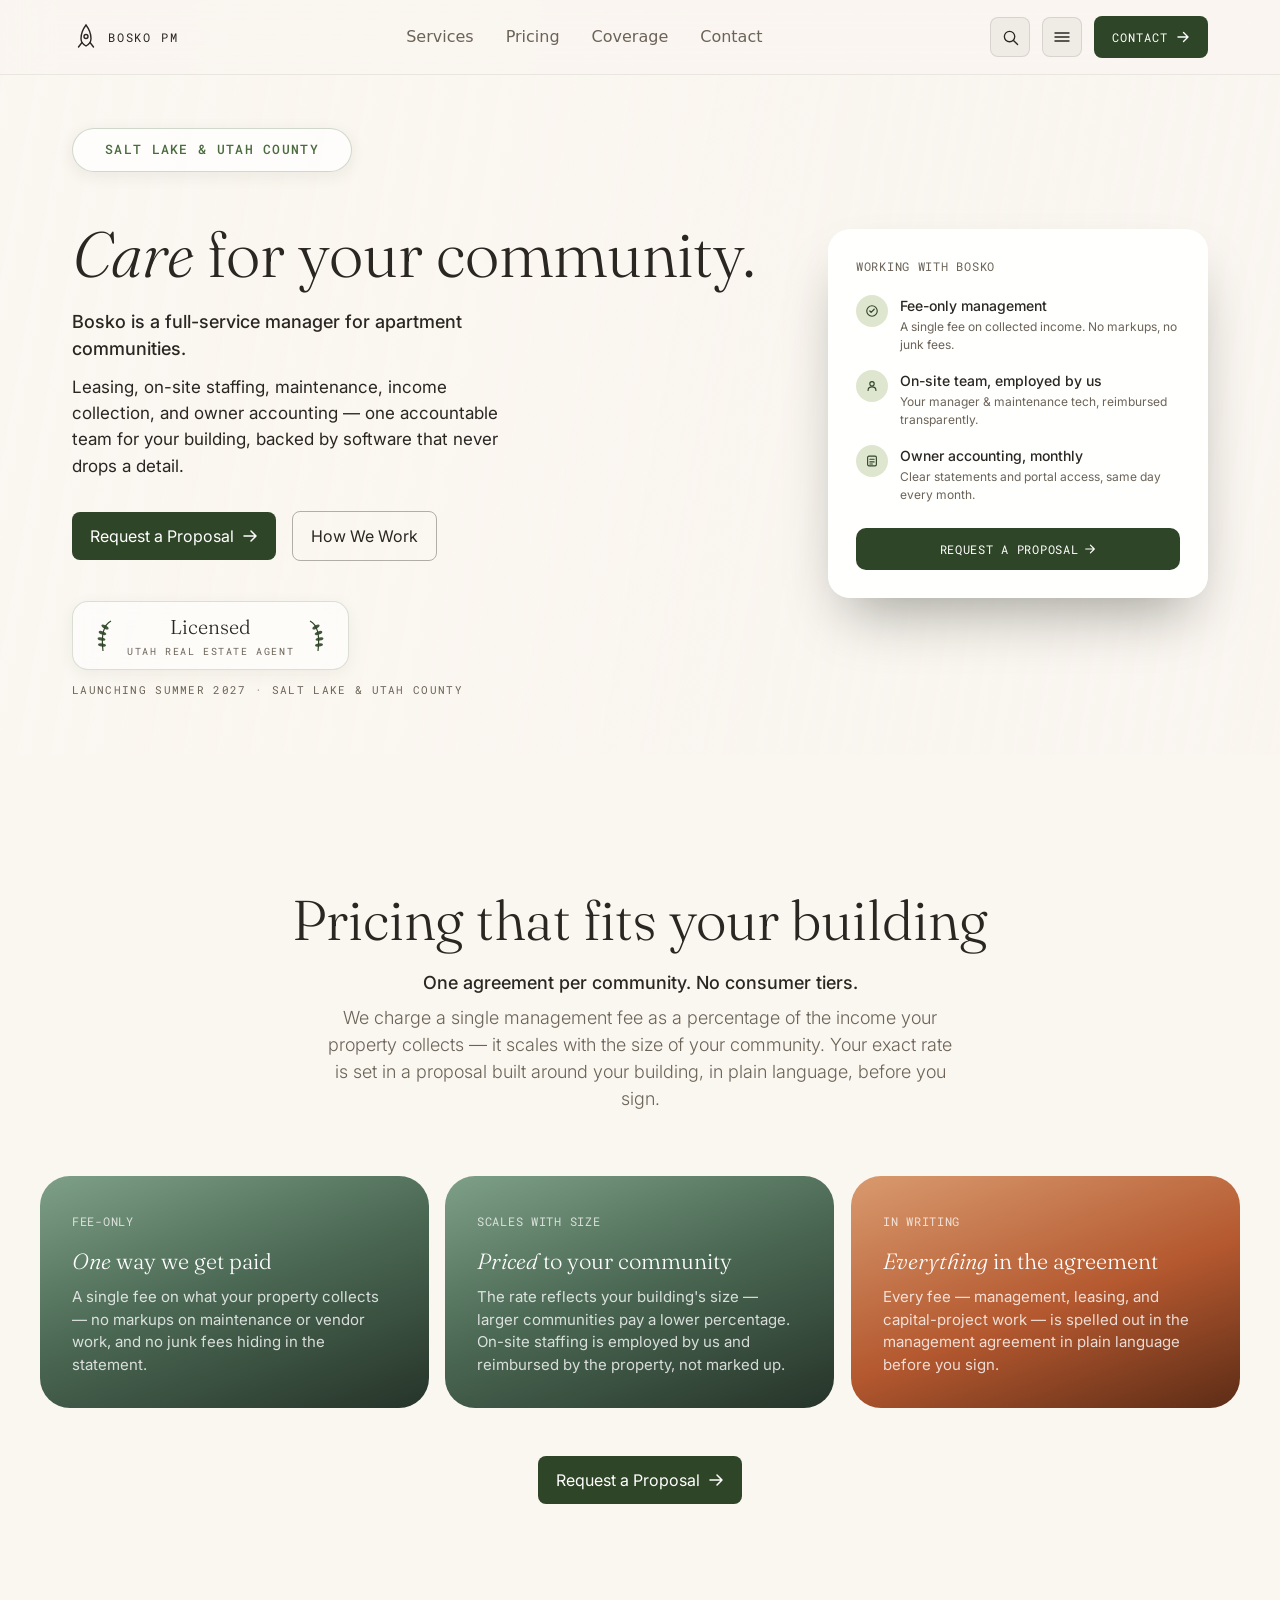
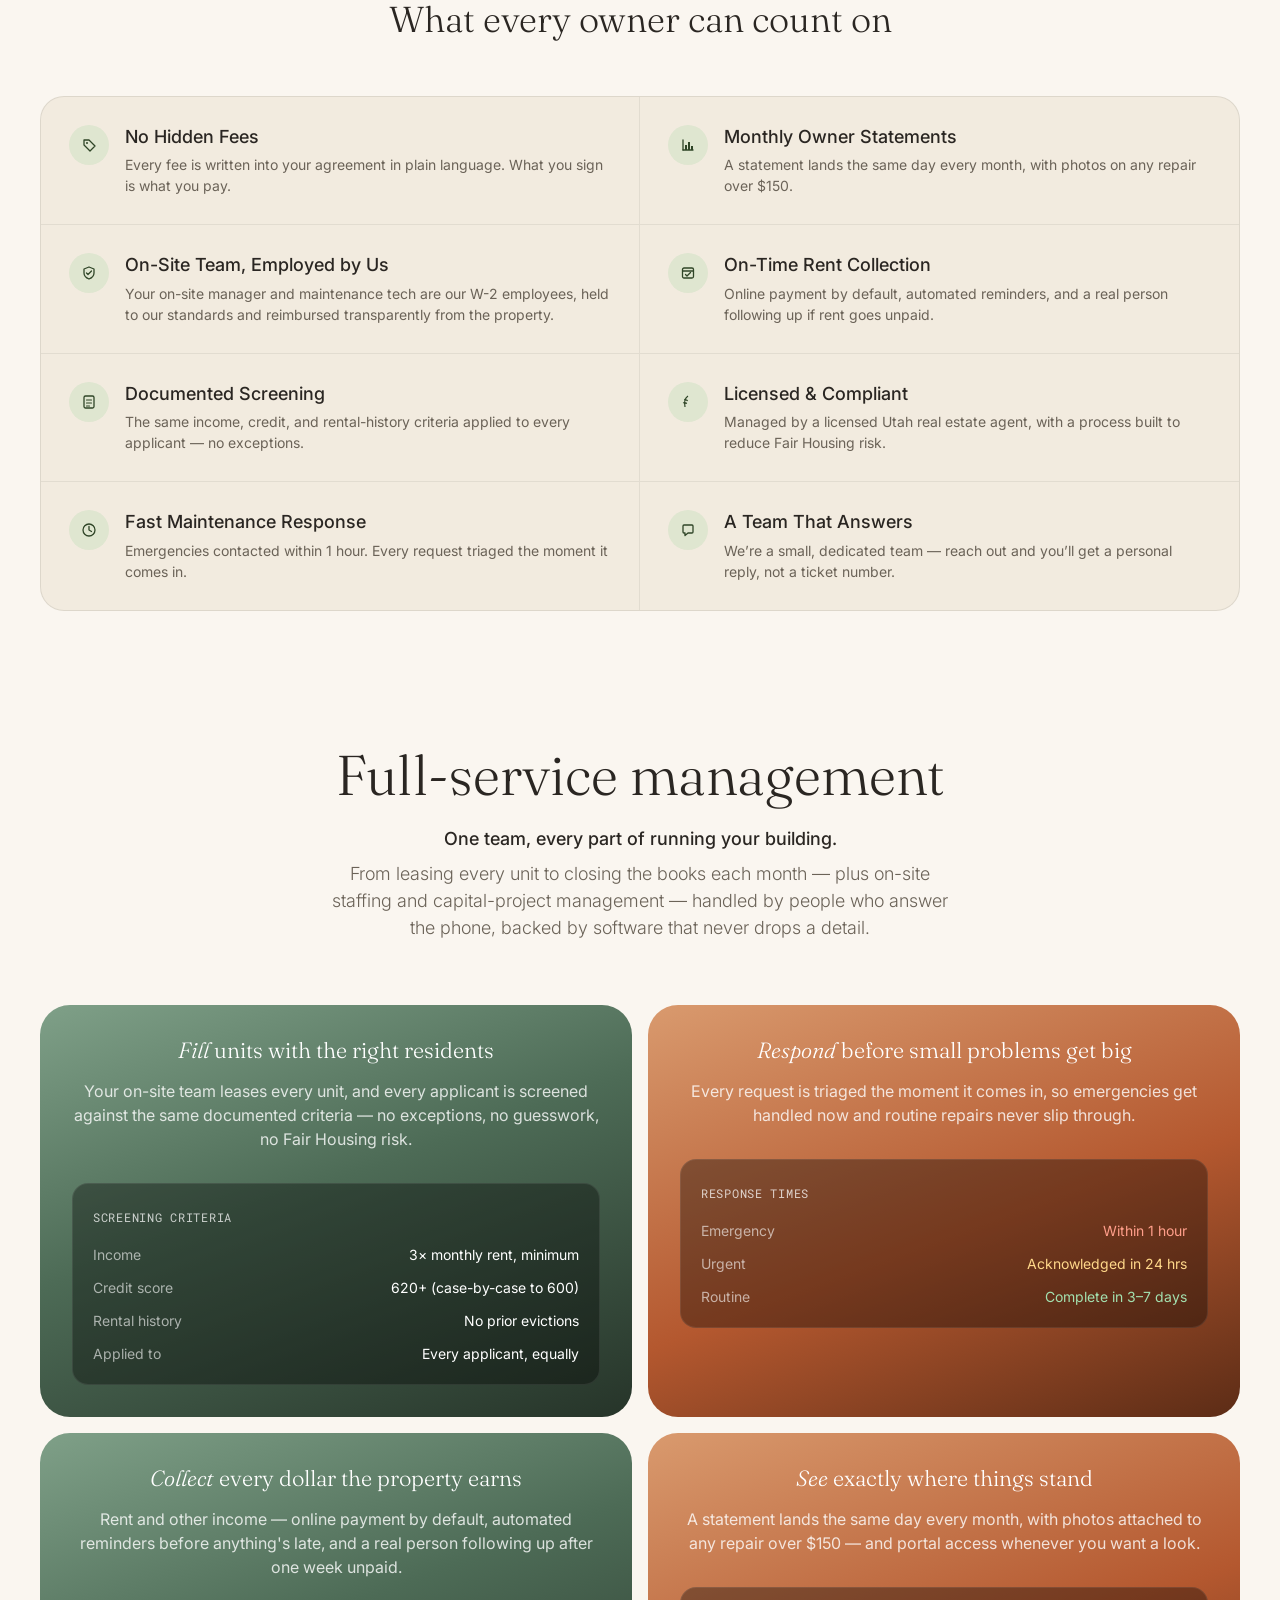
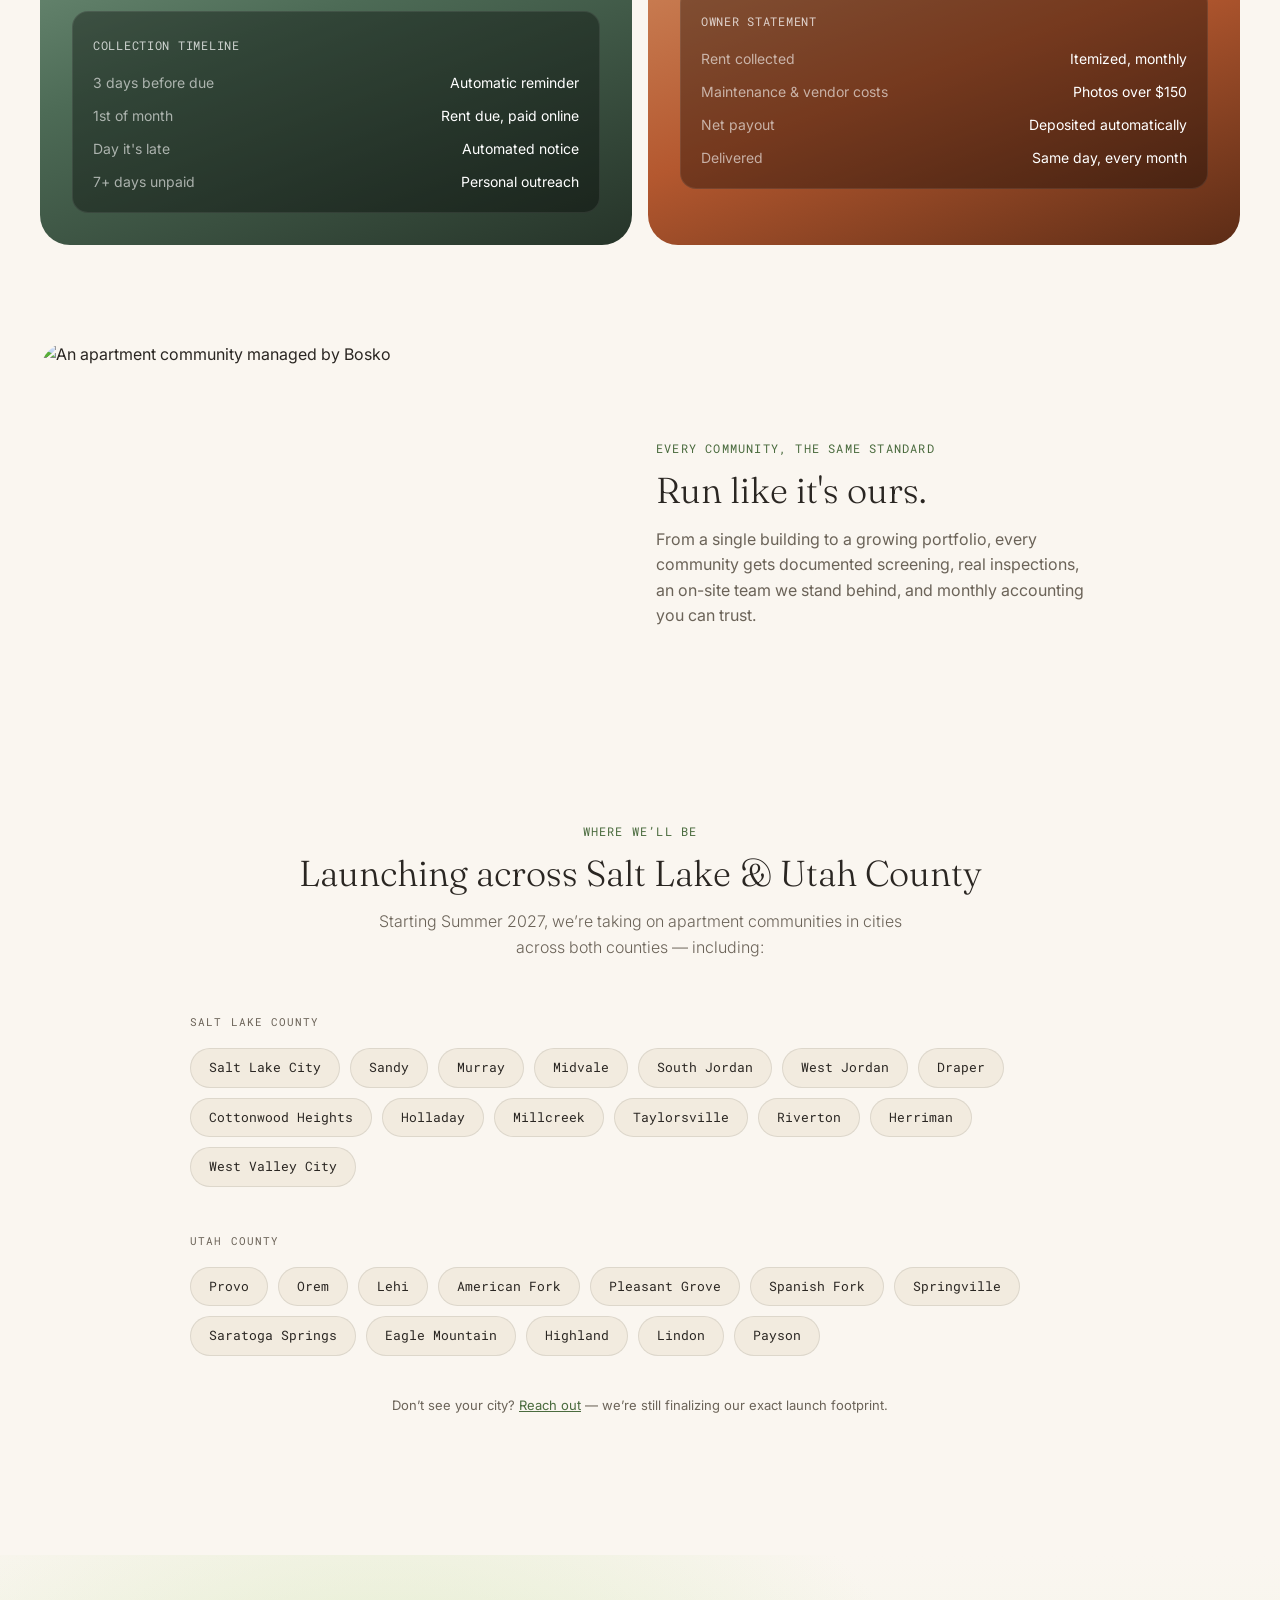
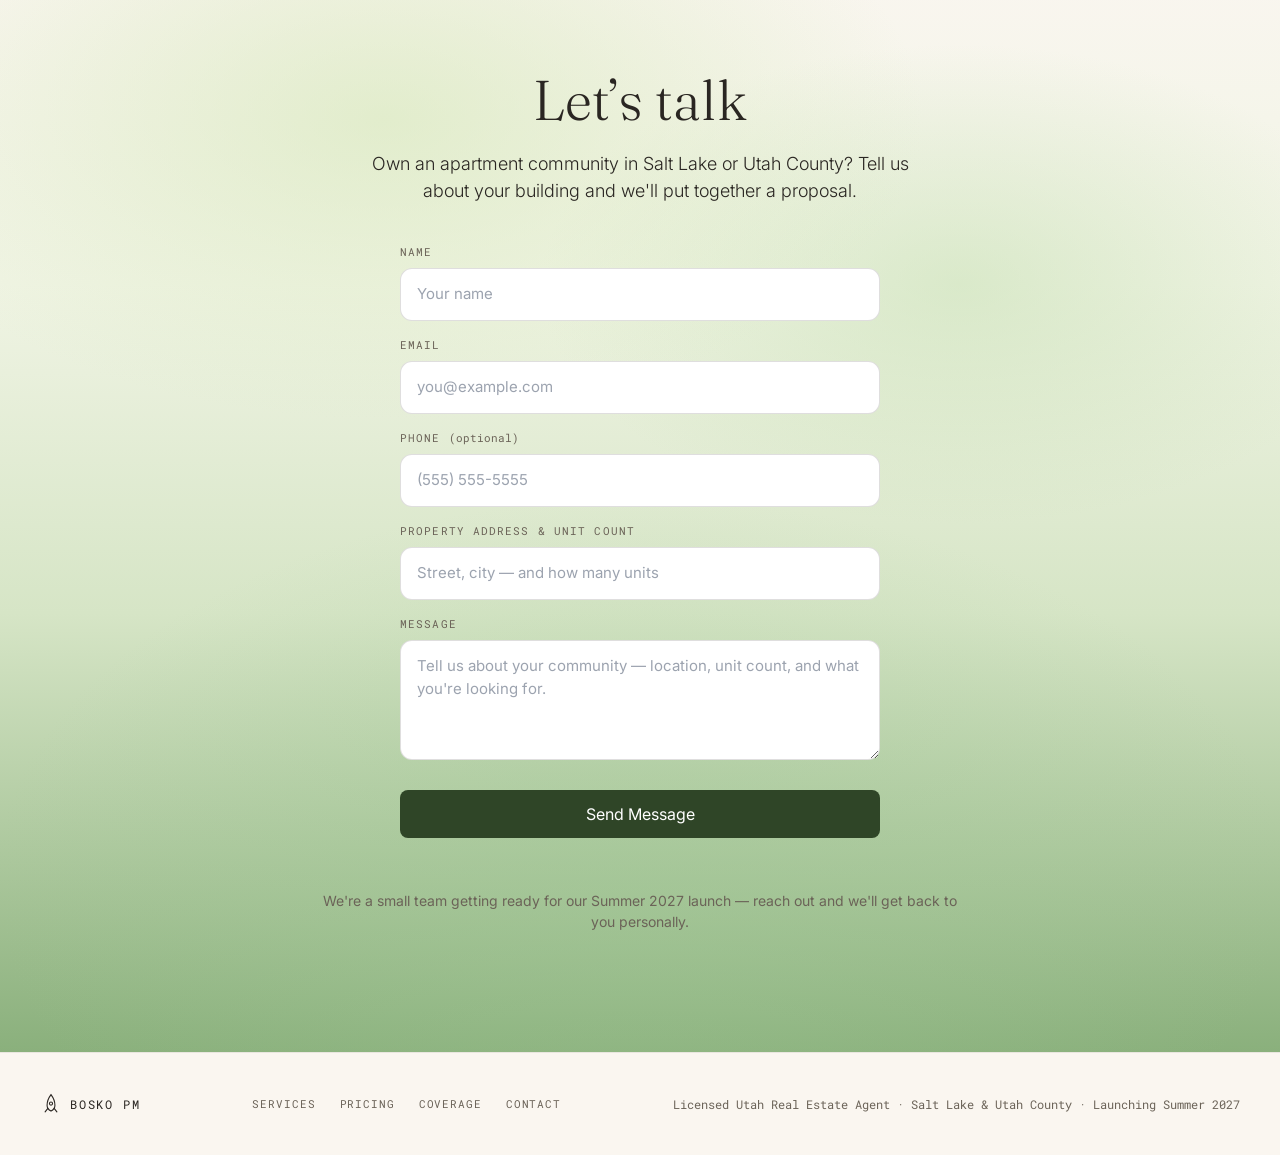
==== index.html @ 847a7d25 "Add files via upload" ====
<!doctype html>
<html lang="en">
<head>
<meta charset="UTF-8">
<meta name="viewport" content="width=device-width, initial-scale=1.0">
<title>Bosko Property Management</title>
<link rel="stylesheet" href="styles.css">
<link rel="preconnect" href="https://fonts.googleapis.com">
<link rel="preconnect" href="https://fonts.gstatic.com" crossorigin>
<link href="https://fonts.googleapis.com/css2?family=Fraunces:ital,opsz,wght@0,9..144,300;0,9..144,400;1,9..144,300;1,9..144,400&family=Inter:wght@300;400;500;600&family=Roboto+Mono:wght@400;500&display=swap" rel="stylesheet">
<style>
  :root{
    /* Brand green — primary actions, links, active states, "positive" data (savings, revenue) */
    --color-sage:#4a6b3e;
    --color-sage-deep:#2f4527;
    --color-sage-deeper:#22331c;
    --color-sage-pale:#dfe6d0;
    /* Terracotta — reserved for cost/attention/urgency: premium pricing, "cost of self-managing", alerts */
    --color-terracotta:#c1592f;
    --color-obsidian:#faf6f0;
    --color-abyss:#f4ede1;
    --color-graphite:#f2ebdf;
    --color-steel:#e7dcc9;
    --color-silver:#8a8276;
    --color-fog:#7a7d76;
    --color-ash:#6b6358;
    --color-cloud:#2a2622;
    --color-pure:#2a2622;
    --color-void:#000000;
    --font-display:'Fraunces', 'Playfair Display', serif;
    --font-sans:'Inter', ui-sans-serif, system-ui, -apple-system, sans-serif;
    --font-mono:'Roboto Mono', ui-monospace, SFMono-Regular, Menlo, monospace;
    /* Type scale — every heading/stat/label size on the page maps to one of these */
    --fs-hero:64px;
    --fs-h2:56px;
    --fs-h2-sm:36px;
    --fs-stat:32px;
    --fs-h3:22px;
    --fs-h3-sm:18px;
    --fs-label:12px;
  }
  *{ box-sizing:border-box; }
  html{ scroll-behavior:smooth; }
  /* Type scale utilities — every heading/stat on the page uses one of these, nothing else */
  .fs-hero{ font-size:var(--fs-hero); line-height:0.94; }
  .fs-h2{ font-size:var(--fs-h2); line-height:0.9; }
  .fs-h2-sm{ font-size:var(--fs-h2-sm); line-height:1.1; }
  .fs-stat{ font-size:var(--fs-stat); }
  .fs-h3{ font-size:var(--fs-h3); line-height:1.2; }
  .fs-h3-sm{ font-size:var(--fs-h3-sm); line-height:1.3; }
  @media (max-width:900px){
    .fs-hero{ font-size:44px; }
    .fs-h2{ font-size:38px; }
    .fs-h2-sm{ font-size:28px; }
    .fs-stat{ font-size:26px; }
  }
  body{
    background:var(--color-obsidian);
    color:var(--color-pure);
    font-family:var(--font-sans);
    margin:0;
    -webkit-font-smoothing:antialiased;
  }
  .font-display{ font-family:var(--font-display); font-weight:300; }
  .font-mono{ font-family:var(--font-mono); }
  .tracking-label{ letter-spacing:0.182em; }

  /* ---- Nav ---- */
  .nav-glass{
    background:rgba(250,246,240,0.8);
    backdrop-filter:blur(24px);
    -webkit-backdrop-filter:blur(24px);
    border-bottom:1px solid rgba(42,38,34,0.08);
  }
  .btn-ghost{
    background:transparent;
    border:1px solid rgba(42,38,34,0.35);
    color:var(--color-pure);
    border-radius:8px;
    padding:12px 18px;
    font-size:16px;
    transition:background-color .2s ease, color .2s ease;
  }
  .btn-ghost:hover{ background:rgba(42,38,34,0.06); }
  .btn-primary{
    background:var(--color-sage-deep);
    color:#fff;
    border-radius:8px;
    padding:12px 18px;
    font-size:16px;
    font-weight:400;
    display:inline-flex;
    align-items:center;
    gap:8px;
    transition:background-color .2s ease, transform .2s ease;
  }
  .btn-primary:hover{ background:var(--color-sage-deeper); }
  .btn-card-cta{
    display:flex;
    align-items:center;
    justify-content:center;
    gap:6px;
    width:100%;
    background:var(--color-sage-deep);
    color:#fff;
    border-radius:10px;
    padding:12px 16px;
    font-family:var(--font-mono);
    font-size:12px;
    letter-spacing:0.06em;
    text-transform:uppercase;
    transition:background-color .2s ease;
  }
  .btn-card-cta:hover{ background:var(--color-sage-deeper); }
  .nav-icon-btn{
    background:rgba(42,38,34,0.05);
    border:1px solid rgba(42,38,34,0.12);
    border-radius:8px;
    width:40px; height:40px;
    display:flex; align-items:center; justify-content:center;
    transition:background-color .2s ease;
  }
  .nav-icon-btn:hover{ background:rgba(42,38,34,0.1); }

  /* ---- Hero sky ---- */
  .hero-sky{
    background:
      radial-gradient(ellipse 900px 500px at 30% 15%, rgba(210,230,180,0.55), transparent 60%),
      radial-gradient(ellipse 700px 400px at 75% 30%, rgba(190,220,170,0.45), transparent 60%),
      radial-gradient(ellipse 1000px 600px at 50% 85%, rgba(160,200,150,0.4), transparent 65%),
      linear-gradient(rgb(250,246,240), rgb(240,244,228) 30%, rgb(214,229,198) 60%, rgb(138,176,124) 100%);
  }
  .hero-cloud{
    position:absolute;
    background:radial-gradient(closest-side, rgba(180,212,155,0.5), rgba(180,212,155,0) 70%);
    filter:blur(18px);
    pointer-events:none;
  }
  /* Left-to-right reveal works once text sits beside the photo (lg:flex-row).
     Below that the text column spans full width, so a uniform scrim keeps it legible
     against busy photo content instead of only the left edge. */
  .hero-scrim{
    background:linear-gradient(100deg, rgba(250,246,240,0.97) 0%, rgba(250,246,240,0.9) 40%, rgba(250,246,240,0.15) 62%, rgba(250,246,240,0.05) 100%);
  }
  @media (max-width:1023px){
    .hero-scrim{ background:rgba(250,246,240,0.82); }
  }

  /* ---- Eyebrow pill ---- */
  .pill-badge{
    display:inline-flex;
    align-items:center;
    background:rgba(255,255,255,0.75);
    border:1px solid rgba(74,107,62,0.25);
    box-shadow:0 4px 16px rgba(47,69,39,0.08);
    border-radius:1440px;
    padding:11px 32px;
    font-family:var(--font-mono);
    font-size:13px;
    font-weight:500;
    letter-spacing:0.1em;
    text-transform:uppercase;
    color:var(--color-sage);
  }

  /* ---- Laurel ---- */
  .laurel-badge{
    display:flex; align-items:center; gap:14px;
    background:rgba(255,255,255,0.6);
    border:1px solid rgba(74,107,62,0.2);
    box-shadow:0 4px 16px rgba(47,69,39,0.06);
    backdrop-filter:blur(10px);
    -webkit-backdrop-filter:blur(10px);
    border-radius:16px;
    padding:10px 20px;
  }
  .laurel-text{ text-align:center; }
  .laurel-text .name{ font-family:var(--font-display); font-weight:300; font-size:20px; color:var(--color-pure); }
  .laurel-text .sub{ font-family:var(--font-mono); font-size:10px; letter-spacing:0.16em; text-transform:uppercase; color:var(--color-ash); margin-top:2px; }

  /* ---- Category / feature cards (stay dark as accent surfaces) ---- */
  .card-30{ border-radius:30px; }
  .card-tile{
    padding:32px;
    border-radius:30px;
    color:#fff;
    position:relative;
    /* clip, not hidden: hidden creates a scroll container that would hijack the
       view() timeline of any reveal target inside (e.g. the mock panels). */
    overflow:clip;
  }
  /* Two tile colors, two meanings — sage for revenue/positive outcomes, terracotta for cost/risk/urgency */
  .tile-sage{ background:linear-gradient(160deg,#7fa088 0%, #4d6b56 45%, #263429 100%); }
  .tile-terracotta{ background:linear-gradient(160deg,#d99a6e 0%, #b4582f 55%, #5c2c16 100%); }
  .tile-featured{
    box-shadow:0 0 0 2px var(--color-sage), 0 32px 64px -28px rgba(47,69,39,0.4);
  }
  .area-chip{
    display:inline-block;
    background:var(--color-graphite);
    border:1px solid rgba(42,38,34,0.1);
    border-radius:9999px;
    padding:9px 18px;
    font-family:var(--font-mono);
    font-size:13px;
    color:var(--color-pure);
  }

  .mono-label{
    font-family:var(--font-mono);
    font-size:12px;
    letter-spacing:0.06em;
    text-transform:uppercase;
    color:rgba(255,255,255,0.75);
  }

  .section-gap{ margin-top:80px; }

  .card-dark{
    background:var(--color-graphite);
    border:1px solid rgba(42,38,34,0.08);
    border-radius:16px;
    padding:32px;
    box-shadow:0 24px 48px -32px rgba(90,50,20,0.12);
  }
  .mock-panel{ background:rgba(0,0,0,0.35); border:1px solid rgba(255,255,255,0.08); border-radius:16px; }

  /* ---- Guarantees ledger (deliberately not a card grid — breaks the section-template repetition) ---- */
  .guarantee-row{
    display:flex;
    align-items:flex-start;
    gap:16px;
    padding:28px;
    border-bottom:1px solid rgba(42,38,34,0.08);
  }
  .guarantee-row:last-child{ border-bottom:none; }
  @media (min-width:640px){
    .guarantee-col-first{ border-right:1px solid rgba(42,38,34,0.08); }
  }

  /* ---- Search ---- */
  #search-panel.hidden{ display:none; }

  /* ---- Calculator ---- */
  .calc-panel{
    background:var(--color-graphite);
    border:1px solid rgba(42,38,34,0.1);
    border-radius:24px;
    padding:40px;
    box-shadow:0 24px 48px -32px rgba(90,50,20,0.16);
  }
  .calc-field label{
    display:block;
    font-family:var(--font-mono);
    font-size:11px;
    letter-spacing:0.1em;
    text-transform:uppercase;
    color:var(--color-ash);
    margin-bottom:8px;
  }
  .calc-field .calc-input-wrap{
    display:flex;
    align-items:center;
    background:#fff;
    border:1px solid rgba(42,38,34,0.15);
    border-radius:12px;
    padding:0 16px;
  }
  .calc-field .calc-input-wrap span{
    font-family:var(--font-mono);
    color:var(--color-ash);
    font-size:16px;
  }
  .calc-field input{
    width:100%;
    border:none;
    outline:none;
    background:transparent;
    padding:14px 8px;
    font-family:var(--font-mono);
    font-size:16px;
    color:var(--color-pure);
  }
  .plan-toggle{
    display:inline-flex;
    background:#fff;
    border:1px solid rgba(42,38,34,0.15);
    border-radius:9999px;
    padding:4px;
  }
  .plan-toggle button{
    font-family:var(--font-mono);
    font-size:12px;
    letter-spacing:0.06em;
    text-transform:uppercase;
    color:var(--color-ash);
    padding:10px 20px;
    border-radius:9999px;
    transition:background-color .2s ease, color .2s ease;
  }
  .plan-toggle button.active{
    background:var(--color-sage);
    color:#fff;
  }
  .calc-result-card{
    background:#fff;
    border:1px solid rgba(42,38,34,0.1);
    border-radius:16px;
    padding:24px;
  }
  .calc-result-card .val{
    font-family:var(--font-display);
    font-weight:300;
    font-size:var(--fs-stat);
    line-height:1.1;
  }
  .calc-savings-banner{
    background:linear-gradient(135deg, rgba(111,174,130,0.18), rgba(111,174,130,0.08));
    border:1px solid rgba(111,174,130,0.4);
    border-radius:16px;
    padding:28px;
  }

  /* ---- Contact form ---- */
  .form-field label{
    display:block;
    font-family:var(--font-mono);
    font-size:11px;
    letter-spacing:0.1em;
    text-transform:uppercase;
    color:var(--color-ash);
    margin-bottom:8px;
  }
  .form-field input, .form-field textarea{
    width:100%;
    background:#fff;
    border:1px solid rgba(42,38,34,0.15);
    border-radius:12px;
    padding:14px 16px;
    font-family:var(--font-sans);
    font-size:15px;
    color:var(--color-pure);
    outline:none;
    resize:vertical;
    transition:border-color .2s ease;
  }
  .form-field input:focus, .form-field textarea:focus{ border-color:var(--color-sage-deep); }

  /* ---- FAQ accordion ---- */
  .faq-item summary{
    cursor:pointer;
    list-style:none;
    display:flex;
    align-items:center;
    justify-content:space-between;
    gap:16px;
  }
  .faq-item summary::-webkit-details-marker{ display:none; }
  .faq-item summary::marker{ content:''; }
  .faq-item .faq-chevron{ transition:transform .2s ease; flex-shrink:0; }
  .faq-item[open] .faq-chevron{ transform:rotate(180deg); }
  .faq-item .faq-answer{ margin-top:12px; }

  /* ---- Plan comparison table (reuses .faq-item accordion + .card-dark shell) ---- */
  .compare-table{ width:100%; border-collapse:collapse; font-size:14px; }
  .compare-table th, .compare-table td{ padding:12px; border-bottom:1px solid rgba(42,38,34,0.08); text-align:center; }
  .compare-table th:first-child, .compare-table td:first-child{ text-align:left; width:46%; }
  .compare-table th{
    font-family:var(--font-mono);
    font-size:11px;
    letter-spacing:0.08em;
    text-transform:uppercase;
    color:var(--color-ash);
    font-weight:500;
  }
  .compare-table td{ color:var(--color-ash); }
  .compare-table td:first-child{ color:var(--color-pure); }
  .compare-table tbody tr:last-child td{ border-bottom:none; }
  .compare-check{ color:var(--color-sage-deep); font-size:16px; }
  .compare-subhead td{
    font-family:var(--font-mono);
    font-size:11px;
    letter-spacing:0.08em;
    text-transform:uppercase;
    color:var(--color-sage);
    padding-top:24px;
  }


  /* ====================================================================
     SCROLL ANIMATIONS (additive, progressive-enhancement).
     The hide state is keyed to .reveal-ready, which is set synchronously in
     the head only when motion is allowed — so no-JS and reduced-motion get the
     site exactly as before, with nothing hidden and nothing to animate.
     Only transform + opacity animate (GPU-cheap). Reversible: delete this
     block, the head guard script, and the scroll-fx script at the bottom.
     ==================================================================== */
  :root{ --rv-ease:cubic-bezier(.22,1,.36,1); --rv-ease-soft:cubic-bezier(.25,.46,.45,.94); }
  /* Reveal targets: a reduced, deliberate set (not every element on the page),
     and each TYPE gets its own entrance so the motion is varied rather than one
     uniform fade. Base = hidden + transition; the per-type entrances follow. */
  .reveal-ready :is(
    section h2,
    #hero .space-y-4 > div,
    .card-tile,
    .guarantees-ledger,
    #banner .card-30,
    #banner .text-left
  ){
    opacity:0;
    transition:opacity 1.1s var(--rv-ease-soft), transform 1.1s var(--rv-ease-soft), clip-path 1.1s var(--rv-ease-soft);
    transition-delay:var(--rv-d, 0ms);
    will-change:opacity, transform;
  }
  /* Per-type entrances (the variety), kept gentle */
  .reveal-ready section h2             { transform:translateY(10px); }              /* headings: fade up */
  .reveal-ready #hero .space-y-4 > div { transform:translateX(-12px); }             /* hero rows: slide from left */
  .reveal-ready .card-tile             { transform:translateY(7px) scale(.985); }   /* cards: rise + scale */
  .reveal-ready #banner .text-left     { transform:translateX(12px); }              /* banner text: slide from right */
  .reveal-ready #banner .card-30       { transform:scale(1.04); }                   /* banner photo: gentle zoom settle */
  .reveal-ready .guarantees-ledger     { clip-path:inset(0 0 100% 0); }             /* ledger: wipe down, one block */

  /* Revealed: settle each back to rest */
  .reveal-ready :is(section h2, #hero .space-y-4 > div, .card-tile, #banner .text-left, #banner .card-30).rv-in{ opacity:1; transform:none; }
  .reveal-ready #guarantees .guarantees-ledger.rv-in{ opacity:1; transform:none; clip-path:inset(0 0 0 0); }

  /* ---- Hover micro-interactions (pointer devices only) ----
     Cards and chips reveal via transform too, so their transition is re-declared
     (snappier) and the :hover selector is made specific enough to beat the
     .rv-in transform:none. All movement is transform/opacity; nothing shifts layout. */
  /* Hover is enabled by html.can-hover, which the scroll-fx script adds the
     instant a real mouse moves (mousemove never fires from touch). This beats a
     capability media query: a touchscreen laptop reports its primary pointer as
     touch, so (hover:hover)/(pointer:fine) — and often any-hover too — hide the
     mouse's hover effects entirely. Reacting to an actual mouse is reliable on
     hybrids, plain desktops, and stays correctly off for touch-only.
     Scoped to the buttons only (cards and chips reveal on scroll but do not
     react to hover). */
  .can-hover .btn-primary, .can-hover .btn-ghost, .can-hover .btn-card-cta{ transition:background-color .25s ease, transform .3s var(--rv-ease), box-shadow .3s ease; }
  .can-hover .btn-primary:hover, .can-hover .btn-card-cta:hover{ transform:translateY(-3px) scale(1.05); box-shadow:0 18px 32px -12px rgba(47,69,39,0.5); }
  .can-hover .btn-ghost:hover{ transform:translateY(-3px) scale(1.05); }
  .can-hover .btn-primary svg, .can-hover .btn-card-cta svg{ transition:transform .32s var(--rv-ease); }
  .can-hover .btn-primary:hover svg, .can-hover .btn-card-cta:hover svg{ transform:translateX(5px); }

  /* Thin scroll-progress bar, sage, above the fixed nav. */
  #scroll-progress{
    position:fixed; top:0; left:0; height:2px; width:100%;
    transform:scaleX(0); transform-origin:0 50%;
    background:var(--color-sage); z-index:60;
    transition:transform .08s linear; pointer-events:none;
  }
  /* The nav earns a little depth once you scroll past the hero. */
  header.scrolled .nav-glass{ box-shadow:0 10px 34px -16px rgba(47,69,39,0.28); }
  .nav-glass{ transition:box-shadow .3s ease; }

  @media (prefers-reduced-motion: reduce){ #scroll-progress{ display:none; } }
</style>
<script>/* set the hide state before first paint; skip it entirely for reduced motion */
if(!matchMedia('(prefers-reduced-motion: reduce)').matches){document.documentElement.classList.add('reveal-ready');}</script>
</head>
<body class="antialiased">

<!-- ================= NAV ================= -->
<header class="fixed top-0 left-0 right-0 z-50">
  <div class="nav-glass">
    <div class="max-w-[1200px] mx-auto flex items-center justify-between px-6 md:px-8 py-4">
      <a href="#" class="flex items-center gap-2">
        <svg width="28" height="28" viewBox="0 0 28 28" fill="none" xmlns="http://www.w3.org/2000/svg">
          <path d="M14 2C17 6 19 11 19 15.5C19 19 16.8 21.5 14 23C11.2 21.5 9 19 9 15.5C9 11 11 6 14 2Z" stroke="var(--color-pure)" stroke-width="1.4" fill="none"/>
          <circle cx="14" cy="13.5" r="2" stroke="var(--color-pure)" stroke-width="1.4"/>
          <path d="M10 19.5L6.5 24" stroke="var(--color-pure)" stroke-width="1.4" stroke-linecap="round"/>
          <path d="M18 19.5L21.5 24" stroke="var(--color-pure)" stroke-width="1.4" stroke-linecap="round"/>
        </svg>
        <span class="font-mono text-[12px] tracking-[0.15em] uppercase text-[var(--color-pure)]/90 hidden sm:inline">Bosko PM</span>
      </a>

      <nav class="hidden md:flex items-center gap-8 font-sans text-[16px] font-medium text-[var(--color-ash)]">
        <a href="#services" class="hover:text-[var(--color-pure)] transition-colors">Services</a>
        <a href="#pricing" class="hover:text-[var(--color-pure)] transition-colors">Pricing</a>
        <a href="#areas" class="hover:text-[var(--color-pure)] transition-colors">Coverage</a>
        <a href="#contact" class="hover:text-[var(--color-pure)] transition-colors">Contact</a>
      </nav>

      <div class="flex items-center gap-3">
        <button id="search-toggle" type="button" class="nav-icon-btn" aria-label="Search">
          <svg width="17" height="17" viewBox="0 0 18 18" fill="none"><circle cx="8" cy="8" r="5.5" stroke="var(--color-pure)" stroke-width="1.4"/><path d="M12.5 12.5L16.5 16.5" stroke="var(--color-pure)" stroke-width="1.4" stroke-linecap="round"/></svg>
        </button>
        <a href="#" class="nav-icon-btn md:hidden" aria-label="Menu">
          <svg width="18" height="18" viewBox="0 0 18 18" fill="none"><path d="M2 5H16M2 9H16M2 13H16" stroke="var(--color-pure)" stroke-width="1.4" stroke-linecap="round"/></svg>
        </a>
        <a href="#contact" class="btn-primary">
          <span class="font-mono text-[12px] tracking-[0.08em] uppercase">Contact</span>
          <svg width="14" height="14" viewBox="0 0 14 14" fill="none"><path d="M2 7H12M12 7L7.5 2.5M12 7L7.5 11.5" stroke="#fff" stroke-width="1.4" stroke-linecap="round" stroke-linejoin="round"/></svg>
        </a>
      </div>
    </div>

    <div id="search-panel" class="hidden" style="border-top:1px solid rgba(42,38,34,0.08);">
      <div class="max-w-[640px] mx-auto px-6 md:px-8 py-5">
        <div class="flex items-center gap-3 rounded-full px-5 py-3" style="background:#fff; border:1px solid rgba(42,38,34,0.12);">
          <svg width="16" height="16" viewBox="0 0 18 18" fill="none" class="shrink-0"><circle cx="8" cy="8" r="5.5" stroke="var(--color-ash)" stroke-width="1.4"/><path d="M12.5 12.5L16.5 16.5" stroke="var(--color-ash)" stroke-width="1.4" stroke-linecap="round"/></svg>
          <input id="search-input" type="text" placeholder="Search services, pricing, coverage&hellip;" autocomplete="off" class="flex-1 bg-transparent outline-none text-[15px]" style="color:var(--color-pure);">
        </div>
        <div id="search-results" class="mt-2"></div>
      </div>
    </div>
  </div>
</header>

<!-- ================= HERO ================= -->
<section id="hero" class="relative overflow-hidden min-h-[680px] flex items-center">
  <img src="https://images.unsplash.com/photo-1545324418-cc1a3fa10c00?w=1800&q=80&auto=format&fit=crop" alt="A modern low-rise apartment community" class="absolute inset-0 w-full h-full object-cover" style="object-position:50% 50%; transform:scale(1.1);">
  <div class="absolute inset-0 hero-scrim"></div>

  <div class="relative z-10 max-w-[1200px] mx-auto px-6 md:px-8 pt-32 pb-14 w-full flex flex-col lg:flex-row items-center gap-12 lg:gap-16">
    <div class="flex-1 text-center lg:text-left">
      <span class="pill-badge mb-8">Salt Lake &amp; Utah County</span>

      <h1 class="fs-hero font-display italic-first" style="margin:20px 0 0;">
        <em style="font-style:italic;">Care</em> for your community.
      </h1>

      <p class="mt-6 text-[18px] font-medium text-[var(--color-pure)] max-w-[460px] mx-auto lg:mx-0">Bosko is a full-service manager for apartment communities.</p>
      <p class="mt-3 text-[17px] text-[var(--color-cloud)]/80 max-w-[460px] mx-auto lg:mx-0 leading-[1.55]">
        Leasing, on-site staffing, maintenance, income collection, and owner accounting &mdash; one accountable team for your building, backed by software that never drops a detail.
      </p>

      <div class="mt-8 flex flex-wrap items-center justify-center lg:justify-start gap-4">
        <a href="#contact" class="btn-primary">
          <span>Request a Proposal</span>
          <svg width="16" height="16" viewBox="0 0 16 16" fill="none"><path d="M2 8H14M14 8L9 3M14 8L9 13" stroke="#fff" stroke-width="1.5" stroke-linecap="round" stroke-linejoin="round"/></svg>
        </a>
        <a href="#services" class="btn-ghost">
          <span>How We Work</span>
        </a>
      </div>

      <div class="mt-10 flex flex-col items-center lg:items-start gap-3">
        <div class="laurel-badge">
          <svg width="20" height="34" viewBox="0 0 20 34" fill="none"><path d="M18 2C10 6 8 16 10 32" stroke="var(--color-sage-deep)" stroke-width="1.2"/><ellipse cx="12" cy="8" rx="4" ry="1.6" fill="var(--color-sage-deep)" opacity="0.9" transform="rotate(30 12 8)"/><ellipse cx="9.5" cy="14" rx="4" ry="1.6" fill="var(--color-sage-deep)" opacity="0.9" transform="rotate(20 9.5 14)"/><ellipse cx="8.5" cy="20" rx="4" ry="1.6" fill="var(--color-sage-deep)" opacity="0.9" transform="rotate(12 8.5 20)"/><ellipse cx="9" cy="26" rx="4" ry="1.6" fill="var(--color-sage-deep)" opacity="0.9" transform="rotate(6 9 26)"/></svg>
          <div class="laurel-text"><div class="name">Licensed</div><div class="sub">Utah Real Estate Agent</div></div>
          <svg width="20" height="34" viewBox="0 0 20 34" fill="none" style="transform:scaleX(-1)"><path d="M18 2C10 6 8 16 10 32" stroke="var(--color-sage-deep)" stroke-width="1.2"/><ellipse cx="12" cy="8" rx="4" ry="1.6" fill="var(--color-sage-deep)" opacity="0.9" transform="rotate(30 12 8)"/><ellipse cx="9.5" cy="14" rx="4" ry="1.6" fill="var(--color-sage-deep)" opacity="0.9" transform="rotate(20 9.5 14)"/><ellipse cx="8.5" cy="20" rx="4" ry="1.6" fill="var(--color-sage-deep)" opacity="0.9" transform="rotate(12 8.5 20)"/><ellipse cx="9" cy="26" rx="4" ry="1.6" fill="var(--color-sage-deep)" opacity="0.9" transform="rotate(6 9 26)"/></svg>
        </div>
        <p class="font-mono text-[11px] tracking-[0.12em] uppercase text-[var(--color-ash)]">Launching Summer 2027 &middot; Salt Lake &amp; Utah County</p>
      </div>
    </div>

    <div class="flex-1 w-full max-w-[380px] mx-auto lg:mx-0 lg:ml-auto">
      <div style="background:rgba(255,255,255,0.92); backdrop-filter:blur(12px); -webkit-backdrop-filter:blur(12px); border-radius:22px; padding:28px; box-shadow:0 30px 60px -20px rgba(20,26,16,0.4);">
        <div class="mono-label" style="color:var(--color-ash);">Working with Bosko</div>
        <div class="mt-5 space-y-4">
          <div class="flex items-start gap-3">
            <div class="w-8 h-8 shrink-0 rounded-full flex items-center justify-center" style="background:var(--color-sage-pale);"><svg width="14" height="14" viewBox="0 0 16 16" fill="none"><path d="M5.5 8L7 9.5L10.5 6" stroke="var(--color-sage-deep)" stroke-width="1.4" stroke-linecap="round" stroke-linejoin="round"/><circle cx="8" cy="8" r="6" stroke="var(--color-sage-deep)" stroke-width="1.3"/></svg></div>
            <div><div class="text-[14px] font-medium" style="color:var(--color-pure);">Fee-only management</div><p class="text-[12px] mt-0.5" style="color:var(--color-ash);">A single fee on collected income. No markups, no junk fees.</p></div>
          </div>
          <div class="flex items-start gap-3">
            <div class="w-8 h-8 shrink-0 rounded-full flex items-center justify-center" style="background:var(--color-sage-pale);"><svg width="14" height="14" viewBox="0 0 16 16" fill="none"><circle cx="8" cy="5.5" r="2.5" stroke="var(--color-sage-deep)" stroke-width="1.3"/><path d="M3.5 13C3.5 10.5 5.5 9 8 9C10.5 9 12.5 10.5 12.5 13" stroke="var(--color-sage-deep)" stroke-width="1.3" stroke-linecap="round"/></svg></div>
            <div><div class="text-[14px] font-medium" style="color:var(--color-pure);">On-site team, employed by us</div><p class="text-[12px] mt-0.5" style="color:var(--color-ash);">Your manager &amp; maintenance tech, reimbursed transparently.</p></div>
          </div>
          <div class="flex items-start gap-3">
            <div class="w-8 h-8 shrink-0 rounded-full flex items-center justify-center" style="background:var(--color-sage-pale);"><svg width="14" height="14" viewBox="0 0 16 16" fill="none"><rect x="3" y="2.5" width="10" height="11" rx="1.5" stroke="var(--color-sage-deep)" stroke-width="1.3"/><path d="M5.5 6H10.5M5.5 9H10.5M5.5 11.5H8.5" stroke="var(--color-sage-deep)" stroke-width="1.2" stroke-linecap="round"/></svg></div>
            <div><div class="text-[14px] font-medium" style="color:var(--color-pure);">Owner accounting, monthly</div><p class="text-[12px] mt-0.5" style="color:var(--color-ash);">Clear statements and portal access, same day every month.</p></div>
          </div>
        </div>
        <a href="#contact" class="btn-card-cta mt-6">
          <span>Request a proposal</span>
          <svg width="12" height="12" viewBox="0 0 14 14" fill="none"><path d="M2 7H12M12 7L7.5 2.5M12 7L7.5 11.5" stroke="#fff" stroke-width="1.4" stroke-linecap="round" stroke-linejoin="round"/></svg>
        </a>
      </div>
    </div>
  </div>
</section>

<!-- ================= PRICING ================= -->
<section id="pricing" class="section-gap px-6 md:px-8" style="margin-top:140px; scroll-margin-top:100px;">
  <div class="max-w-[1200px] mx-auto text-center">
    <h2 class="font-display fs-h2">
      Pricing that fits your building
    </h2>
    <p class="mt-6 text-[18px] font-medium text-[var(--color-pure)]">One agreement per community. No consumer tiers.</p>
    <p class="mt-2 text-[18px] font-light text-[var(--color-ash)] max-w-[640px] mx-auto leading-[1.5]">
      We charge a single management fee as a percentage of the income your property collects &mdash; it scales with the size of your community. Your exact rate is set in a proposal built around your building, in plain language, before you sign.
    </p>

    <div class="grid md:grid-cols-3 gap-4 mt-16 text-left">

      <div class="card-tile tile-sage">
        <span class="mono-label">Fee-only</span>
        <h3 class="font-display fs-h3 mt-4"><em style="font-style:italic;">One</em> way we get paid</h3>
        <p class="mt-3 text-[15px] text-white/80 leading-[1.5]">A single fee on what your property collects &mdash; no markups on maintenance or vendor work, and no junk fees hiding in the statement.</p>
      </div>

      <div class="card-tile tile-sage">
        <span class="mono-label">Scales with size</span>
        <h3 class="font-display fs-h3 mt-4"><em style="font-style:italic;">Priced</em> to your community</h3>
        <p class="mt-3 text-[15px] text-white/80 leading-[1.5]">The rate reflects your building's size &mdash; larger communities pay a lower percentage. On-site staffing is employed by us and reimbursed by the property, not marked up.</p>
      </div>

      <div class="card-tile tile-terracotta">
        <span class="mono-label">In writing</span>
        <h3 class="font-display fs-h3 mt-4"><em style="font-style:italic;">Everything</em> in the agreement</h3>
        <p class="mt-3 text-[15px] text-white/80 leading-[1.5]">Every fee &mdash; management, leasing, and capital-project work &mdash; is spelled out in the management agreement in plain language before you sign.</p>
      </div>

    </div>

    <div class="mt-12 flex flex-col items-center gap-3">
      <a href="#contact" class="btn-primary">
        <span>Request a Proposal</span>
        <svg width="16" height="16" viewBox="0 0 16 16" fill="none"><path d="M2 8H14M14 8L9 3M14 8L9 13" stroke="#fff" stroke-width="1.5" stroke-linecap="round" stroke-linejoin="round"/></svg>
      </a>
    </div>
  </div>
</section>

<!-- ================= GUARANTEES ================= -->
<section id="guarantees" class="section-gap px-6 md:px-8" style="margin-top:96px; scroll-margin-top:100px;">
  <div class="max-w-[1200px] mx-auto text-center">
    <h2 class="font-display fs-h2-sm">What every owner can count on</h2>

    <div class="guarantees-ledger mt-14 text-left rounded-[24px]" style="overflow:clip; border:1px solid rgba(42,38,34,0.1); background:var(--color-graphite);">
      <div class="grid sm:grid-cols-2">
        <div class="guarantee-col guarantee-col-first">

          <div class="guarantee-row">
            <div class="w-10 h-10 shrink-0 rounded-full flex items-center justify-center" style="background:var(--color-sage-pale);">
              <svg width="16" height="16" viewBox="0 0 16 16" fill="none"><path d="M3 3H8L14 9L9 14L3 8V3Z" stroke="var(--color-sage-deep)" stroke-width="1.3" stroke-linejoin="round"/><circle cx="6" cy="6" r="1" fill="var(--color-sage-deep)"/></svg>
            </div>
            <div>
              <h3 class="fs-h3-sm font-medium">No Hidden Fees</h3>
              <p class="mt-1.5 text-[14px] text-[var(--color-ash)] leading-[1.5]">Every fee is written into your agreement in plain language. What you sign is what you pay.</p>
            </div>
          </div>

          <div class="guarantee-row">
            <div class="w-10 h-10 shrink-0 rounded-full flex items-center justify-center" style="background:var(--color-sage-pale);">
              <svg width="16" height="16" viewBox="0 0 16 16" fill="none"><path d="M8 2L13 4V8C13 11 10.5 13 8 14C5.5 13 3 11 3 8V4L8 2Z" stroke="var(--color-sage-deep)" stroke-width="1.3" stroke-linejoin="round"/><path d="M5.5 8L7 9.5L10.5 6" stroke="var(--color-sage-deep)" stroke-width="1.3" stroke-linecap="round" stroke-linejoin="round"/></svg>
            </div>
            <div>
              <h3 class="fs-h3-sm font-medium">On-Site Team, Employed by Us</h3>
              <p class="mt-1.5 text-[14px] text-[var(--color-ash)] leading-[1.5]">Your on-site manager and maintenance tech are our W-2 employees, held to our standards and reimbursed transparently from the property.</p>
            </div>
          </div>

          <div class="guarantee-row">
            <div class="w-10 h-10 shrink-0 rounded-full flex items-center justify-center" style="background:var(--color-sage-pale);">
              <svg width="16" height="16" viewBox="0 0 16 16" fill="none"><rect x="3" y="2" width="10" height="12" rx="1.5" stroke="var(--color-sage-deep)" stroke-width="1.3"/><path d="M5.5 6H10.5M5.5 9H10.5M5.5 12H8.5" stroke="var(--color-sage-deep)" stroke-width="1.2" stroke-linecap="round"/></svg>
            </div>
            <div>
              <h3 class="fs-h3-sm font-medium">Documented Screening</h3>
              <p class="mt-1.5 text-[14px] text-[var(--color-ash)] leading-[1.5]">The same income, credit, and rental-history criteria applied to every applicant &mdash; no exceptions.</p>
            </div>
          </div>

          <div class="guarantee-row">
            <div class="w-10 h-10 shrink-0 rounded-full flex items-center justify-center" style="background:var(--color-sage-pale);">
              <svg width="16" height="16" viewBox="0 0 16 16" fill="none"><circle cx="8" cy="8" r="6" stroke="var(--color-sage-deep)" stroke-width="1.3"/><path d="M8 4.5V8L10.5 9.5" stroke="var(--color-sage-deep)" stroke-width="1.3" stroke-linecap="round"/></svg>
            </div>
            <div>
              <h3 class="fs-h3-sm font-medium">Fast Maintenance Response</h3>
              <p class="mt-1.5 text-[14px] text-[var(--color-ash)] leading-[1.5]">Emergencies contacted within 1 hour. Every request triaged the moment it comes in.</p>
            </div>
          </div>

        </div>
        <div class="guarantee-col">

          <div class="guarantee-row">
            <div class="w-10 h-10 shrink-0 rounded-full flex items-center justify-center" style="background:var(--color-sage-pale);">
              <svg width="16" height="16" viewBox="0 0 16 16" fill="none"><path d="M3 13V3" stroke="var(--color-sage-deep)" stroke-width="1.3" stroke-linecap="round"/><path d="M3 13H13" stroke="var(--color-sage-deep)" stroke-width="1.3" stroke-linecap="round"/><rect x="5" y="8" width="2" height="5" fill="var(--color-sage-deep)"/><rect x="8" y="5" width="2" height="8" fill="var(--color-sage-deep)"/><rect x="11" y="9" width="2" height="4" fill="var(--color-sage-deep)"/></svg>
            </div>
            <div>
              <h3 class="fs-h3-sm font-medium">Monthly Owner Statements</h3>
              <p class="mt-1.5 text-[14px] text-[var(--color-ash)] leading-[1.5]">A statement lands the same day every month, with photos on any repair over $150.</p>
            </div>
          </div>

          <div class="guarantee-row">
            <div class="w-10 h-10 shrink-0 rounded-full flex items-center justify-center" style="background:var(--color-sage-pale);">
              <svg width="16" height="16" viewBox="0 0 16 16" fill="none"><rect x="2.5" y="3" width="11" height="10" rx="1.5" stroke="var(--color-sage-deep)" stroke-width="1.3"/><path d="M2.5 6H13.5" stroke="var(--color-sage-deep)" stroke-width="1.3"/><path d="M5.5 9.5L7 11L10.5 7.5" stroke="var(--color-sage-deep)" stroke-width="1.3" stroke-linecap="round" stroke-linejoin="round"/></svg>
            </div>
            <div>
              <h3 class="fs-h3-sm font-medium">On-Time Rent Collection</h3>
              <p class="mt-1.5 text-[14px] text-[var(--color-ash)] leading-[1.5]">Online payment by default, automated reminders, and a real person following up if rent goes unpaid.</p>
            </div>
          </div>

          <div class="guarantee-row">
            <div class="w-10 h-10 shrink-0 rounded-full flex items-center justify-center" style="background:var(--color-sage-pale);">
              <svg width="16" height="16" viewBox="0 0 16 16" fill="none"><path d="M8 2C5 4 4 8 5 13" stroke="var(--color-sage-deep)" stroke-width="1.2"/><ellipse cx="6" cy="6" rx="2.2" ry="0.9" fill="var(--color-sage-deep)" opacity="0.85" transform="rotate(20 6 6)"/><ellipse cx="5" cy="9" rx="2.2" ry="0.9" fill="var(--color-sage-deep)" opacity="0.85" transform="rotate(10 5 9)"/></svg>
            </div>
            <div>
              <h3 class="fs-h3-sm font-medium">Licensed &amp; Compliant</h3>
              <p class="mt-1.5 text-[14px] text-[var(--color-ash)] leading-[1.5]">Managed by a licensed Utah real estate agent, with a process built to reduce Fair Housing risk.</p>
            </div>
          </div>

          <div class="guarantee-row">
            <div class="w-10 h-10 shrink-0 rounded-full flex items-center justify-center" style="background:var(--color-sage-pale);">
              <svg width="16" height="16" viewBox="0 0 16 16" fill="none"><path d="M4 3H12C12.6 3 13 3.4 13 4V10C13 10.6 12.6 11 12 11H8L5 13.5V11H4C3.4 11 3 10.6 3 10V4C3 3.4 3.4 3 4 3Z" stroke="var(--color-sage-deep)" stroke-width="1.3" stroke-linejoin="round"/></svg>
            </div>
            <div>
              <h3 class="fs-h3-sm font-medium">A Team That Answers</h3>
              <p class="mt-1.5 text-[14px] text-[var(--color-ash)] leading-[1.5]">We&rsquo;re a small, dedicated team &mdash; reach out and you&rsquo;ll get a personal reply, not a ticket number.</p>
            </div>
          </div>

        </div>
      </div>
    </div>
  </div>
</section>

<!-- ================= FOR OWNERS ================= -->
<section id="services" class="section-gap px-6 md:px-8" style="margin-top:140px; scroll-margin-top:100px;">
  <div class="max-w-[1200px] mx-auto text-center">
    <h2 class="font-display fs-h2">
      Full-service management
    </h2>
    <p class="mt-6 text-[18px] font-medium text-[var(--color-pure)]">One team, every part of running your building.</p>
    <p class="mt-2 text-[18px] font-light text-[var(--color-ash)] max-w-[640px] mx-auto leading-[1.5]">
      From leasing every unit to closing the books each month &mdash; plus on-site staffing and capital-project management &mdash; handled by people who answer the phone, backed by software that never drops a detail.
    </p>

    <div class="grid md:grid-cols-2 gap-4 mt-16 text-left">

      <!-- Leasing & screening -->
      <div class="card-tile tile-sage">
        <h3 class="font-display fs-h3 text-center"><em style="font-style:italic;">Fill</em> units with the right residents</h3>
        <p class="mt-4 text-[16px] text-white/80 text-center leading-[1.5]">Your on-site team leases every unit, and every applicant is screened against the same documented criteria &mdash; no exceptions, no guesswork, no Fair Housing risk.</p>
        <div class="mock-panel mt-8 p-5">
          <span class="mono-label">Screening Criteria</span>
          <div class="mt-4 space-y-3 text-[14px]">
            <div class="flex justify-between"><span class="text-white/60">Income</span><span>3&times; monthly rent, minimum</span></div>
            <div class="flex justify-between"><span class="text-white/60">Credit score</span><span>620+ (case-by-case to 600)</span></div>
            <div class="flex justify-between"><span class="text-white/60">Rental history</span><span>No prior evictions</span></div>
            <div class="flex justify-between"><span class="text-white/60">Applied to</span><span>Every applicant, equally</span></div>
          </div>
        </div>
      </div>

      <!-- Maintenance tiers -->
      <div class="card-tile tile-terracotta">
        <h3 class="font-display fs-h3 text-center"><em style="font-style:italic;">Respond</em> before small problems get big</h3>
        <p class="mt-4 text-[16px] text-white/80 text-center leading-[1.5]">Every request is triaged the moment it comes in, so emergencies get handled now and routine repairs never slip through.</p>
        <div class="mock-panel mt-8 p-5">
          <span class="mono-label">Response Times</span>
          <div class="mt-4 space-y-3 text-[14px]">
            <div class="flex justify-between"><span class="text-white/60">Emergency</span><span style="color:#ff9e8a;">Within 1 hour</span></div>
            <div class="flex justify-between"><span class="text-white/60">Urgent</span><span style="color:#ffd88a;">Acknowledged in 24 hrs</span></div>
            <div class="flex justify-between"><span class="text-white/60">Routine</span><span style="color:#a3e0af;">Complete in 3&ndash;7 days</span></div>
          </div>
        </div>
      </div>

      <!-- Income collection -->
      <div class="card-tile tile-sage">
        <h3 class="font-display text-center fs-h3"><em style="font-style:italic;">Collect</em> every dollar the property earns</h3>
        <p class="mt-4 text-[16px] text-white/80 text-center leading-[1.5]">Rent and other income &mdash; online payment by default, automated reminders before anything's late, and a real person following up after one week unpaid.</p>
        <div class="mock-panel mt-8 p-5">
          <span class="mono-label">Collection Timeline</span>
          <div class="mt-4 space-y-3 text-[14px]">
            <div class="flex justify-between"><span class="text-white/60">3 days before due</span><span>Automatic reminder</span></div>
            <div class="flex justify-between"><span class="text-white/60">1st of month</span><span>Rent due, paid online</span></div>
            <div class="flex justify-between"><span class="text-white/60">Day it's late</span><span>Automated notice</span></div>
            <div class="flex justify-between"><span class="text-white/60">7+ days unpaid</span><span>Personal outreach</span></div>
          </div>
        </div>
      </div>

      <!-- Owner reporting -->
      <div class="card-tile tile-terracotta">
        <h3 class="font-display fs-h3 text-center"><em style="font-style:italic;">See</em> exactly where things stand</h3>
        <p class="mt-4 text-[16px] text-white/80 text-center leading-[1.5]">A statement lands the same day every month, with photos attached to any repair over $150 &mdash; and portal access whenever you want a look.</p>
        <div class="mock-panel mt-8 p-5">
          <span class="mono-label">Owner Statement</span>
          <div class="mt-4 space-y-3 text-[14px]">
            <div class="flex justify-between"><span class="text-white/60">Rent collected</span><span>Itemized, monthly</span></div>
            <div class="flex justify-between"><span class="text-white/60">Maintenance &amp; vendor costs</span><span>Photos over $150</span></div>
            <div class="flex justify-between"><span class="text-white/60">Net payout</span><span>Deposited automatically</span></div>
            <div class="flex justify-between"><span class="text-white/60">Delivered</span><span>Same day, every month</span></div>
          </div>
        </div>
      </div>

    </div>
  </div>
</section>

<!-- ================= PHOTO BANNER: OWNERS ================= -->
<section id="banner" class="section-gap px-6 md:px-8" style="margin-top:96px;">
  <div class="max-w-[1200px] mx-auto grid md:grid-cols-2 gap-4 items-center">
    <div class="relative overflow-hidden card-30" style="height:380px;">
      <img src="https://images.unsplash.com/photo-1460317442991-0ec209397118?w=1200&q=80&auto=format&fit=crop" alt="An apartment community managed by Bosko" class="absolute inset-0 w-full h-full object-cover">
    </div>
    <div class="text-left px-2">
      <span class="font-mono text-[12px] tracking-[0.1em] uppercase text-[var(--color-sage)]">Every community, the same standard</span>
      <h3 class="font-display fs-h2-sm mt-3">Run like it's ours.</h3>
      <p class="mt-4 text-[16px] text-[var(--color-ash)] leading-[1.6] max-w-[440px]">From a single building to a growing portfolio, every community gets documented screening, real inspections, an on-site team we stand behind, and monthly accounting you can trust.</p>
    </div>
  </div>
</section>

<!-- ================= SERVICE AREA ================= -->
<section id="areas" class="section-gap px-6 md:px-8" style="margin-top:96px; scroll-margin-top:100px;">
  <div class="max-w-[1200px] mx-auto text-center">
    <span class="font-mono text-[12px] tracking-[0.1em] uppercase text-[var(--color-sage)]">Where We&rsquo;ll Be</span>
    <h2 class="font-display fs-h2-sm mt-3">Launching across Salt Lake &amp; Utah County</h2>
    <p class="mt-4 text-[16px] font-light text-[var(--color-ash)] max-w-[560px] mx-auto leading-[1.6]">
      Starting Summer 2027, we&rsquo;re taking on apartment communities in cities across both counties &mdash; including:
    </p>

    <div class="mt-12 text-left max-w-[900px] mx-auto">
      <span class="font-mono text-[11px] tracking-[0.1em] uppercase text-[var(--color-ash)]">Salt Lake County</span>
      <div class="flex flex-wrap gap-2.5 mt-4">
        <span class="area-chip">Salt Lake City</span>
        <span class="area-chip">Sandy</span>
        <span class="area-chip">Murray</span>
        <span class="area-chip">Midvale</span>
        <span class="area-chip">South Jordan</span>
        <span class="area-chip">West Jordan</span>
        <span class="area-chip">Draper</span>
        <span class="area-chip">Cottonwood Heights</span>
        <span class="area-chip">Holladay</span>
        <span class="area-chip">Millcreek</span>
        <span class="area-chip">Taylorsville</span>
        <span class="area-chip">Riverton</span>
        <span class="area-chip">Herriman</span>
        <span class="area-chip">West Valley City</span>
      </div>
    </div>

    <div class="mt-10 text-left max-w-[900px] mx-auto">
      <span class="font-mono text-[11px] tracking-[0.1em] uppercase text-[var(--color-ash)]">Utah County</span>
      <div class="flex flex-wrap gap-2.5 mt-4">
        <span class="area-chip">Provo</span>
        <span class="area-chip">Orem</span>
        <span class="area-chip">Lehi</span>
        <span class="area-chip">American Fork</span>
        <span class="area-chip">Pleasant Grove</span>
        <span class="area-chip">Spanish Fork</span>
        <span class="area-chip">Springville</span>
        <span class="area-chip">Saratoga Springs</span>
        <span class="area-chip">Eagle Mountain</span>
        <span class="area-chip">Highland</span>
        <span class="area-chip">Lindon</span>
        <span class="area-chip">Payson</span>
      </div>
    </div>

    <p class="mt-10 text-[13px] text-[var(--color-ash)]">Don&rsquo;t see your city? <a href="#contact" style="color:var(--color-sage); text-decoration:underline;">Reach out</a> &mdash; we&rsquo;re still finalizing our exact launch footprint.</p>
  </div>
</section>

<!-- ================= CONTACT ================= -->
<section id="contact" class="relative overflow-hidden hero-sky" style="margin-top:140px; padding-top:120px; padding-bottom:120px; scroll-margin-top:60px;">
  <div class="relative z-10 max-w-[720px] mx-auto px-6 md:px-8 text-center">
    <h2 class="font-display fs-h2">
      Let&rsquo;s talk
    </h2>
    <p class="mt-6 text-[18px] font-light text-[var(--color-pure)]/85 max-w-[560px] mx-auto leading-[1.5]">
      Own an apartment community in Salt Lake or Utah County? Tell us about your building and we'll put together a proposal.
    </p>
    <form id="contact-form" class="mt-10 text-left mx-auto" style="max-width:480px;" action="https://api.web3forms.com/submit" method="POST">
      <input type="hidden" name="access_key" value="fc6b9927-6c34-4f61-a635-2812a5750078">
      <input type="hidden" name="subject" value="New owner inquiry — Bosko PM website">
      <input type="checkbox" name="botcheck" style="display:none" tabindex="-1" autocomplete="off">

      <div class="grid gap-4">
        <div class="form-field">
          <label for="cf-name">Name</label>
          <input id="cf-name" name="name" type="text" required placeholder="Your name">
        </div>
        <div class="form-field">
          <label for="cf-email">Email</label>
          <input id="cf-email" name="email" type="email" required placeholder="you@example.com">
        </div>
        <div class="form-field">
          <label for="cf-phone">Phone <span style="text-transform:none; letter-spacing:normal;">(optional)</span></label>
          <input id="cf-phone" name="phone" type="tel" placeholder="(555) 555-5555">
        </div>
        <div class="form-field">
          <label for="cf-address">Property Address &amp; Unit Count</label>
          <input id="cf-address" name="property_address" type="text" placeholder="Street, city — and how many units">
        </div>
        <div class="form-field">
          <label for="cf-message">Message</label>
          <textarea id="cf-message" name="message" rows="4" required placeholder="Tell us about your community — location, unit count, and what you're looking for."></textarea>
        </div>
      </div>

      <button type="submit" class="btn-primary mt-6" style="width:100%; justify-content:center;">
        <span>Send Message</span>
      </button>
      <p id="cf-status" class="mt-3 text-[13px]" style="color:var(--color-ash); min-height:1.2em;"></p>
    </form>
    <p class="mt-6 text-[14px] text-[var(--color-ash)]">We're a small team getting ready for our Summer 2027 launch &mdash; reach out and we'll get back to you personally.</p>
  </div>
</section>

<footer class="px-6 md:px-8 py-10" style="border-top:1px solid rgba(42,38,34,0.08);">
  <div class="max-w-[1200px] mx-auto flex flex-wrap items-center justify-between gap-6">
    <div class="flex items-center gap-2">
      <svg width="22" height="22" viewBox="0 0 28 28" fill="none" xmlns="http://www.w3.org/2000/svg">
        <path d="M14 2C17 6 19 11 19 15.5C19 19 16.8 21.5 14 23C11.2 21.5 9 19 9 15.5C9 11 11 6 14 2Z" stroke="var(--color-pure)" stroke-width="1.4" fill="none"/>
        <circle cx="14" cy="13.5" r="2" stroke="var(--color-pure)" stroke-width="1.4"/>
        <path d="M10 19.5L6.5 24" stroke="var(--color-pure)" stroke-width="1.4" stroke-linecap="round"/>
        <path d="M18 19.5L21.5 24" stroke="var(--color-pure)" stroke-width="1.4" stroke-linecap="round"/>
      </svg>
      <span class="font-mono text-[12px] tracking-[0.15em] uppercase text-[var(--color-pure)]/80">Bosko PM</span>
    </div>
    <nav class="flex flex-wrap items-center gap-6 font-mono text-[11px] tracking-[0.08em] uppercase text-[var(--color-ash)]">
      <a href="#services" class="hover:text-[var(--color-pure)] transition-colors">Services</a>
      <a href="#pricing" class="hover:text-[var(--color-pure)] transition-colors">Pricing</a>
      <a href="#areas" class="hover:text-[var(--color-pure)] transition-colors">Coverage</a>
      <a href="#contact" class="hover:text-[var(--color-pure)] transition-colors">Contact</a>
    </nav>
    <p class="text-[12px] text-[var(--color-ash)] font-mono">Licensed Utah Real Estate Agent &middot; Salt Lake &amp; Utah County &middot; Launching Summer 2027</p>
  </div>
</footer>

<script>
  // ---- Search ----
  const searchIndex = [
    { title: "Services", snippet: "Full-service apartment management: leasing, on-site staffing, maintenance, income collection, owner accounting.", anchor: "#services" },
    { title: "Leasing & Resident Screening", snippet: "On-site teams lease every unit; every applicant screened the same way — income, credit, rental history, no exceptions.", anchor: "#services" },
    { title: "Maintenance Response Times", snippet: "Emergency within 1 hour, urgent acknowledged in 24 hrs, routine complete in 3–7 days.", anchor: "#services" },
    { title: "Income Collection", snippet: "Rent and other income — online payment by default, automated reminders, personal follow-up after 7 days unpaid.", anchor: "#services" },
    { title: "Owner Accounting & Reporting", snippet: "Monthly owner statement delivered the same day, photos attached over $150, portal access anytime.", anchor: "#services" },
    { title: "Pricing", snippet: "One agreement per community. A single management fee as a percentage of collected income, scaled to your building. Request a proposal.", anchor: "#pricing" },
    { title: "Fee-only management", snippet: "No markups on maintenance or vendor work, no junk fees. On-site staffing is reimbursed, not marked up.", anchor: "#pricing" },
    { title: "What You Get", snippet: "Fee-only pricing, on-site team employed by us, documented screening, fast maintenance, monthly owner accounting, on-time income collection, licensed compliance, a team that answers.", anchor: "#guarantees" },
    { title: "Coverage", snippet: "Apartment communities in cities across Salt Lake and Utah County.", anchor: "#areas" },
    { title: "Contact", snippet: "Tell us about your community and we'll put together a proposal.", anchor: "#contact" }
  ];

  const searchToggle = document.getElementById('search-toggle');
  const searchPanel = document.getElementById('search-panel');
  const searchInput = document.getElementById('search-input');
  const searchResults = document.getElementById('search-results');

  function renderResults(query){
    const q = query.trim().toLowerCase();
    if(!q){ searchResults.innerHTML = ''; return; }
    const matches = searchIndex.filter(item => (item.title + ' ' + item.snippet).toLowerCase().includes(q));
    if(matches.length === 0){
      searchResults.innerHTML = '<div class="px-4 py-3 text-[13px]" style="color:var(--color-ash)">No matches — try &ldquo;pricing&rdquo;, &ldquo;deposit&rdquo;, or &ldquo;maintenance&rdquo;.</div>';
      return;
    }
    searchResults.innerHTML = matches.map(item =>
      '<a href="' + item.anchor + '" class="block rounded-lg px-4 py-3 transition-colors" style="color:inherit;">' +
        '<div class="text-[14px] font-medium" style="color:var(--color-pure)">' + item.title + '</div>' +
        '<div class="text-[12px] mt-0.5" style="color:var(--color-ash)">' + item.snippet + '</div>' +
      '</a>'
    ).join('');
    searchResults.querySelectorAll('a').forEach(a => {
      a.addEventListener('mouseenter', () => { a.style.background = 'rgba(42,38,34,0.05)'; });
      a.addEventListener('mouseleave', () => { a.style.background = 'transparent'; });
    });
  }

  function openSearch(){
    searchPanel.classList.remove('hidden');
    searchInput.focus();
  }
  function closeSearch(){
    searchPanel.classList.add('hidden');
    searchInput.value = '';
    searchResults.innerHTML = '';
  }

  searchToggle.addEventListener('click', () => {
    if(searchPanel.classList.contains('hidden')){ openSearch(); } else { closeSearch(); }
  });
  searchInput.addEventListener('input', () => renderResults(searchInput.value));
  searchResults.addEventListener('click', (e) => {
    if(e.target.closest('a')){ closeSearch(); }
  });
  document.addEventListener('click', (e) => {
    if(!searchPanel.contains(e.target) && !searchToggle.contains(e.target)){ closeSearch(); }
  });
  document.addEventListener('keydown', (e) => {
    if(e.key === 'Escape'){ closeSearch(); }
  });

  // ---- Contact form ----
  const contactForm = document.getElementById('contact-form');
  const cfStatus = document.getElementById('cf-status');

  contactForm.addEventListener('submit', async (e) => {
    e.preventDefault();
    const submitBtn = contactForm.querySelector('button[type="submit"]');
    submitBtn.disabled = true;
    cfStatus.textContent = 'Sending…';
    cfStatus.style.color = 'var(--color-ash)';
    try {
      const res = await fetch(contactForm.action, {
        method: 'POST',
        headers: { 'Accept': 'application/json' },
        body: new FormData(contactForm)
      });
      const data = await res.json();
      if (data.success) {
        cfStatus.textContent = 'Thanks — we’ll get back to you personally.';
        cfStatus.style.color = '#2f6b43';
        contactForm.reset();
      } else {
        throw new Error(data.message || 'Submission failed');
      }
    } catch (err) {
      cfStatus.textContent = 'Something went wrong — email us directly at schowy05@gmail.com instead.';
      cfStatus.style.color = 'var(--color-terracotta)';
    } finally {
      submitBtn.disabled = false;
    }
  });
</script>

<script>
  /* ---- Scroll animations (additive; independent of the app JS above) ---- */
  (function(){
    if (matchMedia('(prefers-reduced-motion: reduce)').matches) return; // honor the OS setting

    // Enable hover effects only once a real mouse is in use. mousemove never
    // fires from touch, so this arms hover on desktops and touchscreen laptops
    // alike, and correctly stays off for touch-only devices (no sticky :hover).
    function armHover(){ document.documentElement.classList.add('can-hover'); }
    addEventListener('mousemove', armHover, { once: true, passive: true });
    addEventListener('pointerdown', function(e){ if (e.pointerType === 'mouse') armHover(); }, { passive: true });

    var REVEAL = 'section h2, #hero .space-y-4 > div, .card-tile, .guarantees-ledger, #banner .card-30, #banner .text-left';

    // Staggered cascades: each item in a group is delayed by its position among
    // its matching siblings, so a grid or a list arrives like a drawer opening.
    function stagger(sel, step){
      document.querySelectorAll(sel).forEach(function(el){
        var i = 0, n = el;
        while ((n = n.previousElementSibling)) { if (n.matches && n.matches(sel)) i++; }
        el.style.setProperty('--rv-d', (i * step) + 'ms');
      });
    }
    stagger('#pricing .card-tile', 85);
    stagger('#hero .space-y-4 > div', 110);

    var allTargets = Array.prototype.slice.call(document.querySelectorAll(REVEAL));

    // These two sections each reveal as ONE beat, triggered when you actually
    // reach that section — so their animations fire separately instead of
    // overlapping while both are on screen at once.
    var GROUPED = ['#pricing', '#guarantees', '#services']
      .map(function(s){ return document.querySelector(s); })
      .filter(Boolean);
    function inGrouped(el){ return GROUPED.some(function(s){ return s.contains(el); }); }
    var soloTargets = allTargets.filter(function(t){ return !inGrouped(t); });

    if ('IntersectionObserver' in window){
      // Per-element: fade in once when reached, then stay revealed (unobserve).
      var io = new IntersectionObserver(function(entries){
        entries.forEach(function(e){
          if (e.isIntersecting){ e.target.classList.add('rv-in'); io.unobserve(e.target); }
        });
      }, { rootMargin: '0px 0px -25% 0px', threshold: 0.12 });
      soloTargets.forEach(function(t){ io.observe(t); });

      // Grouped sections reveal as one beat when reached, then stay. Each holds
      // off by its own amount — guarantees a little longer than pricing.
      var GROUP_MARGIN = { pricing: '0px 0px -40% 0px', guarantees: '0px 0px -12% 0px', services: '0px 0px -25% 0px' };
      GROUPED.forEach(function(s){
        var kids = allTargets.filter(function(t){ return s.contains(t); });
        var gio = new IntersectionObserver(function(entries){
          if (!entries[0].isIntersecting) return;
          kids.forEach(function(t){ t.classList.add('rv-in'); });
          gio.unobserve(s);
        }, { rootMargin: GROUP_MARGIN[s.id] || '0px 0px -40% 0px', threshold: 0 });
        gio.observe(s);
      });
    } else {
      allTargets.forEach(function(t){ t.classList.add('rv-in'); });
    }

    // Scroll-driven chrome: progress bar, hero parallax, nav shadow. One rAF.
    var bar = document.createElement('div'); bar.id = 'scroll-progress'; document.body.appendChild(bar);
    var header = document.querySelector('header');
    var heroImg = document.querySelector('#hero img');
    var ticking = false;
    function onScroll(){
      if (ticking) return; ticking = true;
      requestAnimationFrame(function(){
        var y = window.scrollY || 0;
        var max = Math.max(document.documentElement.scrollHeight - innerHeight, 1);
        bar.style.transform = 'scaleX(' + Math.min(y / max, 1).toFixed(4) + ')';
        // Move the hero photo slower than the page. Capped inside the image's
        // 10% overscale so no edge is ever exposed.
        if (heroImg){
          var ty = Math.min(y * 0.05, 30);
          heroImg.style.transform = 'scale(1.1) translate3d(0,' + (-ty).toFixed(1) + 'px,0)';
        }
        if (header) header.classList.toggle('scrolled', y > 24);
        ticking = false;
      });
    }
    addEventListener('scroll', onScroll, { passive: true });
    onScroll();
  })();
</script>

</body>
</html>
---- styles.css ----
*,:after,:before{--tw-border-spacing-x:0;--tw-border-spacing-y:0;--tw-translate-x:0;--tw-translate-y:0;--tw-rotate:0;--tw-skew-x:0;--tw-skew-y:0;--tw-scale-x:1;--tw-scale-y:1;--tw-pan-x: ;--tw-pan-y: ;--tw-pinch-zoom: ;--tw-scroll-snap-strictness:proximity;--tw-gradient-from-position: ;--tw-gradient-via-position: ;--tw-gradient-to-position: ;--tw-ordinal: ;--tw-slashed-zero: ;--tw-numeric-figure: ;--tw-numeric-spacing: ;--tw-numeric-fraction: ;--tw-ring-inset: ;--tw-ring-offset-width:0px;--tw-ring-offset-color:#fff;--tw-ring-color:rgba(59,130,246,.5);--tw-ring-offset-shadow:0 0 #0000;--tw-ring-shadow:0 0 #0000;--tw-shadow:0 0 #0000;--tw-shadow-colored:0 0 #0000;--tw-blur: ;--tw-brightness: ;--tw-contrast: ;--tw-grayscale: ;--tw-hue-rotate: ;--tw-invert: ;--tw-saturate: ;--tw-sepia: ;--tw-drop-shadow: ;--tw-backdrop-blur: ;--tw-backdrop-brightness: ;--tw-backdrop-contrast: ;--tw-backdrop-grayscale: ;--tw-backdrop-hue-rotate: ;--tw-backdrop-invert: ;--tw-backdrop-opacity: ;--tw-backdrop-saturate: ;--tw-backdrop-sepia: ;--tw-contain-size: ;--tw-contain-layout: ;--tw-contain-paint: ;--tw-contain-style: }::backdrop{--tw-border-spacing-x:0;--tw-border-spacing-y:0;--tw-translate-x:0;--tw-translate-y:0;--tw-rotate:0;--tw-skew-x:0;--tw-skew-y:0;--tw-scale-x:1;--tw-scale-y:1;--tw-pan-x: ;--tw-pan-y: ;--tw-pinch-zoom: ;--tw-scroll-snap-strictness:proximity;--tw-gradient-from-position: ;--tw-gradient-via-position: ;--tw-gradient-to-position: ;--tw-ordinal: ;--tw-slashed-zero: ;--tw-numeric-figure: ;--tw-numeric-spacing: ;--tw-numeric-fraction: ;--tw-ring-inset: ;--tw-ring-offset-width:0px;--tw-ring-offset-color:#fff;--tw-ring-color:rgba(59,130,246,.5);--tw-ring-offset-shadow:0 0 #0000;--tw-ring-shadow:0 0 #0000;--tw-shadow:0 0 #0000;--tw-shadow-colored:0 0 #0000;--tw-blur: ;--tw-brightness: ;--tw-contrast: ;--tw-grayscale: ;--tw-hue-rotate: ;--tw-invert: ;--tw-saturate: ;--tw-sepia: ;--tw-drop-shadow: ;--tw-backdrop-blur: ;--tw-backdrop-brightness: ;--tw-backdrop-contrast: ;--tw-backdrop-grayscale: ;--tw-backdrop-hue-rotate: ;--tw-backdrop-invert: ;--tw-backdrop-opacity: ;--tw-backdrop-saturate: ;--tw-backdrop-sepia: ;--tw-contain-size: ;--tw-contain-layout: ;--tw-contain-paint: ;--tw-contain-style: }/*! tailwindcss v3.4.19 | MIT License | https://tailwindcss.com*/*,:after,:before{box-sizing:border-box;border:0 solid #e5e7eb}:after,:before{--tw-content:""}:host,html{line-height:1.5;-webkit-text-size-adjust:100%;-moz-tab-size:4;-o-tab-size:4;tab-size:4;font-family:ui-sans-serif,system-ui,sans-serif,Apple Color Emoji,Segoe UI Emoji,Segoe UI Symbol,Noto Color Emoji;font-feature-settings:normal;font-variation-settings:normal;-webkit-tap-highlight-color:transparent}body{margin:0;line-height:inherit}hr{height:0;color:inherit;border-top-width:1px}abbr:where([title]){-webkit-text-decoration:underline dotted;text-decoration:underline dotted}h1,h2,h3,h4,h5,h6{font-size:inherit;font-weight:inherit}a{color:inherit;text-decoration:inherit}b,strong{font-weight:bolder}code,kbd,pre,samp{font-family:ui-monospace,SFMono-Regular,Menlo,Monaco,Consolas,Liberation Mono,Courier New,monospace;font-feature-settings:normal;font-variation-settings:normal;font-size:1em}small{font-size:80%}sub,sup{font-size:75%;line-height:0;position:relative;vertical-align:baseline}sub{bottom:-.25em}sup{top:-.5em}table{text-indent:0;border-color:inherit;border-collapse:collapse}button,input,optgroup,select,textarea{font-family:inherit;font-feature-settings:inherit;font-variation-settings:inherit;font-size:100%;font-weight:inherit;line-height:inherit;letter-spacing:inherit;color:inherit;margin:0;padding:0}button,select{text-transform:none}button,input:where([type=button]),input:where([type=reset]),input:where([type=submit]){-webkit-appearance:button;background-color:transparent;background-image:none}:-moz-focusring{outline:auto}:-moz-ui-invalid{box-shadow:none}progress{vertical-align:baseline}::-webkit-inner-spin-button,::-webkit-outer-spin-button{height:auto}[type=search]{-webkit-appearance:textfield;outline-offset:-2px}::-webkit-search-decoration{-webkit-appearance:none}::-webkit-file-upload-button{-webkit-appearance:button;font:inherit}summary{display:list-item}blockquote,dd,dl,figure,h1,h2,h3,h4,h5,h6,hr,p,pre{margin:0}fieldset{margin:0}fieldset,legend{padding:0}menu,ol,ul{list-style:none;margin:0;padding:0}dialog{padding:0}textarea{resize:vertical}input::-moz-placeholder,textarea::-moz-placeholder{opacity:1;color:#9ca3af}input::placeholder,textarea::placeholder{opacity:1;color:#9ca3af}[role=button],button{cursor:pointer}:disabled{cursor:default}audio,canvas,embed,iframe,img,object,svg,video{display:block;vertical-align:middle}img,video{max-width:100%;height:auto}[hidden]:where(:not([hidden=until-found])){display:none}.container{width:100%}@media (min-width:640px){.container{max-width:640px}}@media (min-width:768px){.container{max-width:768px}}@media (min-width:1024px){.container{max-width:1024px}}@media (min-width:1280px){.container{max-width:1280px}}@media (min-width:1536px){.container{max-width:1536px}}.fixed{position:fixed}.absolute{position:absolute}.relative{position:relative}.sticky{position:sticky}.inset-0{inset:0}.left-0{left:0}.right-0{right:0}.top-0{top:0}.z-10{z-index:10}.z-50{z-index:50}.mx-auto{margin-left:auto;margin-right:auto}.mb-8{margin-bottom:2rem}.mt-0\.5{margin-top:.125rem}.mt-1\.5{margin-top:.375rem}.mt-10{margin-top:2.5rem}.mt-12{margin-top:3rem}.mt-14{margin-top:3.5rem}.mt-16{margin-top:4rem}.mt-2{margin-top:.5rem}.mt-3{margin-top:.75rem}.mt-4{margin-top:1rem}.mt-5{margin-top:1.25rem}.mt-6{margin-top:1.5rem}.mt-8{margin-top:2rem}.block{display:block}.flex{display:flex}.table{display:table}.grid{display:grid}.hidden{display:none}.h-10{height:2.5rem}.h-8{height:2rem}.h-full{height:100%}.min-h-\[680px\]{min-height:680px}.w-10{width:2.5rem}.w-8{width:2rem}.w-full{width:100%}.max-w-\[1200px\]{max-width:1200px}.max-w-\[380px\]{max-width:380px}.max-w-\[440px\]{max-width:440px}.max-w-\[460px\]{max-width:460px}.max-w-\[560px\]{max-width:560px}.max-w-\[640px\]{max-width:640px}.max-w-\[720px\]{max-width:720px}.max-w-\[900px\]{max-width:900px}.flex-1{flex:1 1 0%}.shrink-0{flex-shrink:0}.transform{transform:translate(var(--tw-translate-x),var(--tw-translate-y)) rotate(var(--tw-rotate)) skewX(var(--tw-skew-x)) skewY(var(--tw-skew-y)) scaleX(var(--tw-scale-x)) scaleY(var(--tw-scale-y))}.flex-col{flex-direction:column}.flex-wrap{flex-wrap:wrap}.items-start{align-items:flex-start}.items-center{align-items:center}.justify-center{justify-content:center}.justify-between{justify-content:space-between}.gap-12{gap:3rem}.gap-2{gap:.5rem}.gap-2\.5{gap:.625rem}.gap-3{gap:.75rem}.gap-4{gap:1rem}.gap-6{gap:1.5rem}.gap-8{gap:2rem}.space-y-3>:not([hidden])~:not([hidden]){--tw-space-y-reverse:0;margin-top:calc(.75rem*(1 - var(--tw-space-y-reverse)));margin-bottom:calc(.75rem*var(--tw-space-y-reverse))}.space-y-4>:not([hidden])~:not([hidden]){--tw-space-y-reverse:0;margin-top:calc(1rem*(1 - var(--tw-space-y-reverse)));margin-bottom:calc(1rem*var(--tw-space-y-reverse))}.overflow-hidden{overflow:hidden}.rounded-\[24px\]{border-radius:24px}.rounded-full{border-radius:9999px}.rounded-lg{border-radius:.5rem}.bg-transparent{background-color:transparent}.object-cover{-o-object-fit:cover;object-fit:cover}.p-5{padding:1.25rem}.px-2{padding-left:.5rem;padding-right:.5rem}.px-4{padding-left:1rem;padding-right:1rem}.px-5{padding-left:1.25rem;padding-right:1.25rem}.px-6{padding-left:1.5rem;padding-right:1.5rem}.py-10{padding-top:2.5rem;padding-bottom:2.5rem}.py-3{padding-top:.75rem;padding-bottom:.75rem}.py-4{padding-top:1rem;padding-bottom:1rem}.py-5{padding-top:1.25rem;padding-bottom:1.25rem}.pb-14{padding-bottom:3.5rem}.pt-32{padding-top:8rem}.text-left{text-align:left}.text-center{text-align:center}.font-mono{font-family:ui-monospace,SFMono-Regular,Menlo,Monaco,Consolas,Liberation Mono,Courier New,monospace}.font-sans{font-family:ui-sans-serif,system-ui,sans-serif,Apple Color Emoji,Segoe UI Emoji,Segoe UI Symbol,Noto Color Emoji}.text-\[11px\]{font-size:11px}.text-\[12px\]{font-size:12px}.text-\[13px\]{font-size:13px}.text-\[14px\]{font-size:14px}.text-\[15px\]{font-size:15px}.text-\[16px\]{font-size:16px}.text-\[17px\]{font-size:17px}.text-\[18px\]{font-size:18px}.font-light{font-weight:300}.font-medium{font-weight:500}.uppercase{text-transform:uppercase}.leading-\[1\.55\]{line-height:1.55}.leading-\[1\.5\]{line-height:1.5}.leading-\[1\.6\]{line-height:1.6}.tracking-\[0\.08em\]{letter-spacing:.08em}.tracking-\[0\.12em\]{letter-spacing:.12em}.tracking-\[0\.15em\]{letter-spacing:.15em}.tracking-\[0\.1em\]{letter-spacing:.1em}.text-\[var\(--color-ash\)\]{color:var(--color-ash)}.text-\[var\(--color-pure\)\]{color:var(--color-pure)}.text-\[var\(--color-sage\)\]{color:var(--color-sage)}.text-white\/60{color:hsla(0,0%,100%,.6)}.text-white\/80{color:hsla(0,0%,100%,.8)}.antialiased{-webkit-font-smoothing:antialiased;-moz-osx-font-smoothing:grayscale}.shadow{--tw-shadow:0 1px 3px 0 rgba(0,0,0,.1),0 1px 2px -1px rgba(0,0,0,.1);--tw-shadow-colored:0 1px 3px 0 var(--tw-shadow-color),0 1px 2px -1px var(--tw-shadow-color);box-shadow:var(--tw-ring-offset-shadow,0 0 #0000),var(--tw-ring-shadow,0 0 #0000),var(--tw-shadow)}.outline-none{outline:2px solid transparent;outline-offset:2px}.filter{filter:var(--tw-blur) var(--tw-brightness) var(--tw-contrast) var(--tw-grayscale) var(--tw-hue-rotate) var(--tw-invert) var(--tw-saturate) var(--tw-sepia) var(--tw-drop-shadow)}.transition{transition-property:color,background-color,border-color,text-decoration-color,fill,stroke,opacity,box-shadow,transform,filter,-webkit-backdrop-filter;transition-property:color,background-color,border-color,text-decoration-color,fill,stroke,opacity,box-shadow,transform,filter,backdrop-filter;transition-property:color,background-color,border-color,text-decoration-color,fill,stroke,opacity,box-shadow,transform,filter,backdrop-filter,-webkit-backdrop-filter;transition-timing-function:cubic-bezier(.4,0,.2,1);transition-duration:.15s}.transition-colors{transition-property:color,background-color,border-color,text-decoration-color,fill,stroke;transition-timing-function:cubic-bezier(.4,0,.2,1);transition-duration:.15s}.hover\:text-\[var\(--color-pure\)\]:hover{color:var(--color-pure)}@media (min-width:640px){.sm\:inline{display:inline}.sm\:grid-cols-2{grid-template-columns:repeat(2,minmax(0,1fr))}}@media (min-width:768px){.md\:flex{display:flex}.md\:hidden{display:none}.md\:grid-cols-2{grid-template-columns:repeat(2,minmax(0,1fr))}.md\:grid-cols-3{grid-template-columns:repeat(3,minmax(0,1fr))}.md\:px-8{padding-left:2rem;padding-right:2rem}}@media (min-width:1024px){.lg\:mx-0{margin-left:0;margin-right:0}.lg\:ml-auto{margin-left:auto}.lg\:flex-row{flex-direction:row}.lg\:items-start{align-items:flex-start}.lg\:justify-start{justify-content:flex-start}.lg\:gap-16{gap:4rem}.lg\:text-left{text-align:left}}
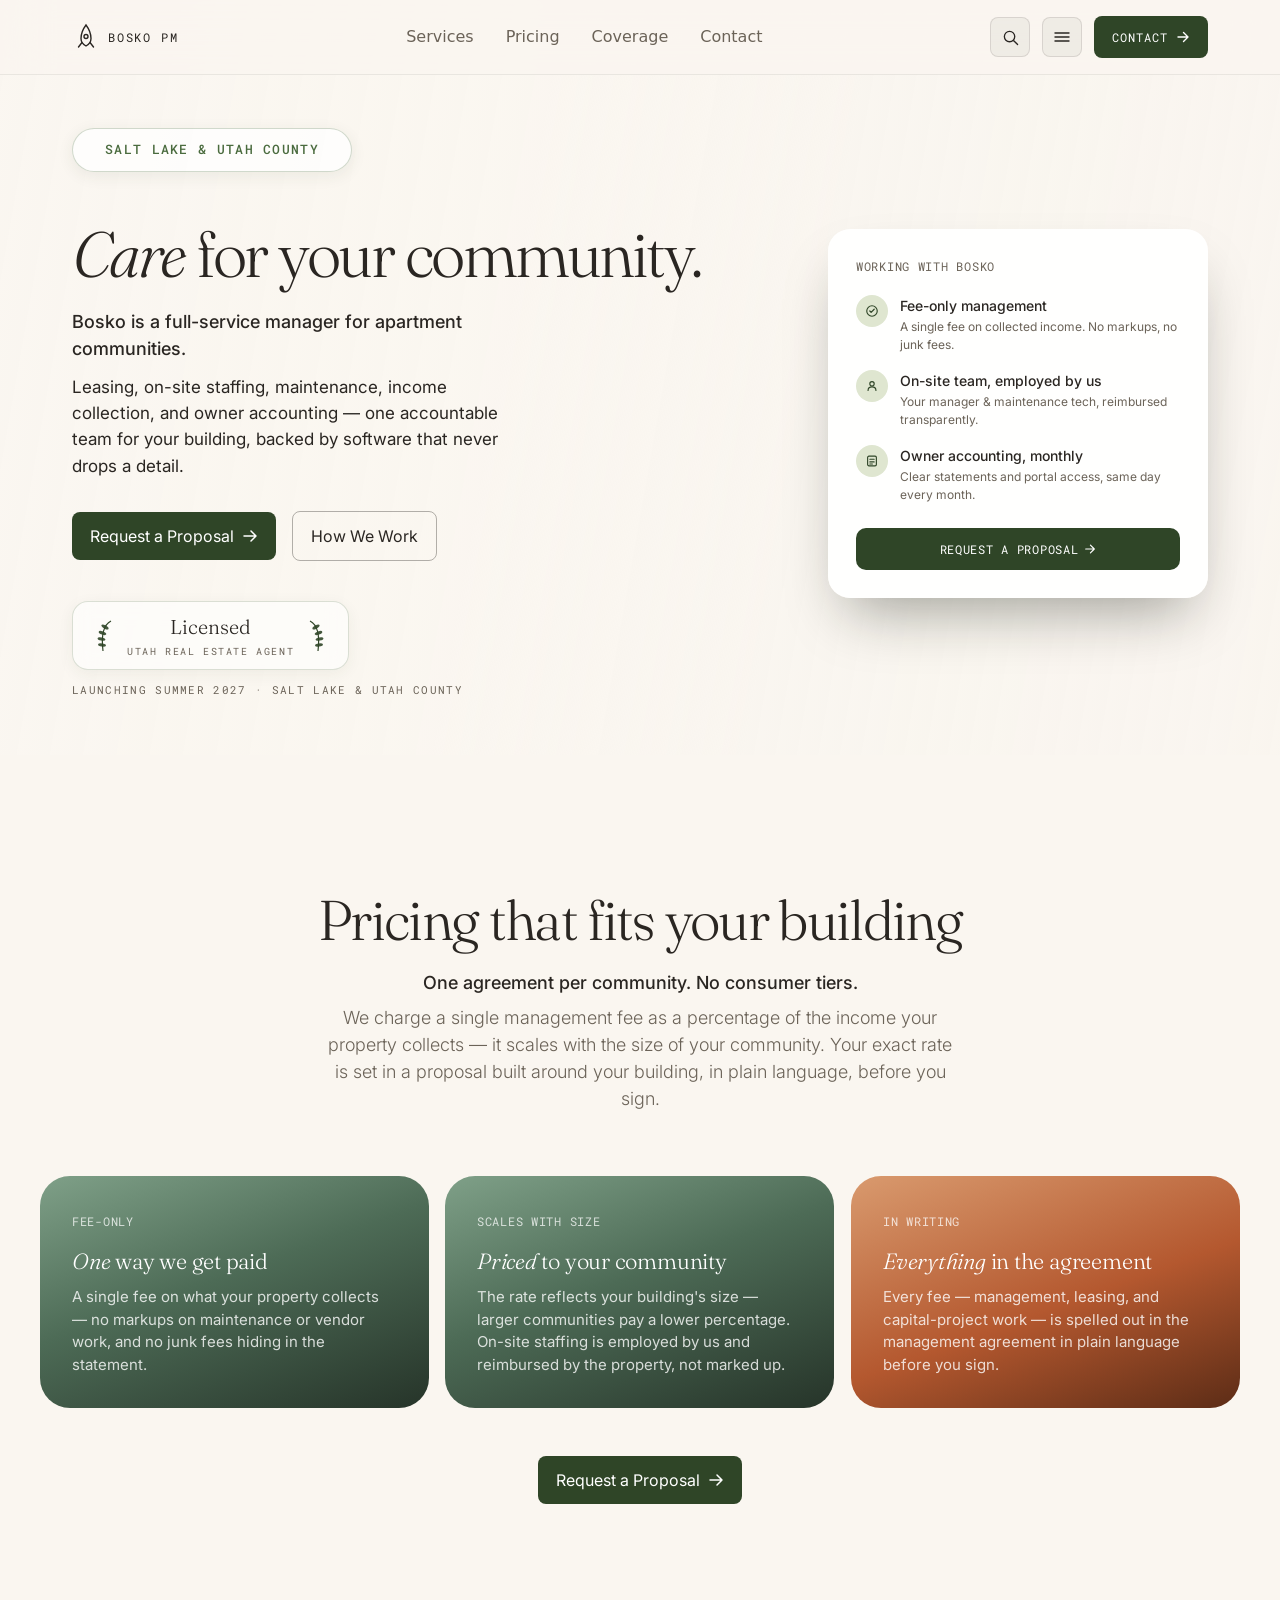
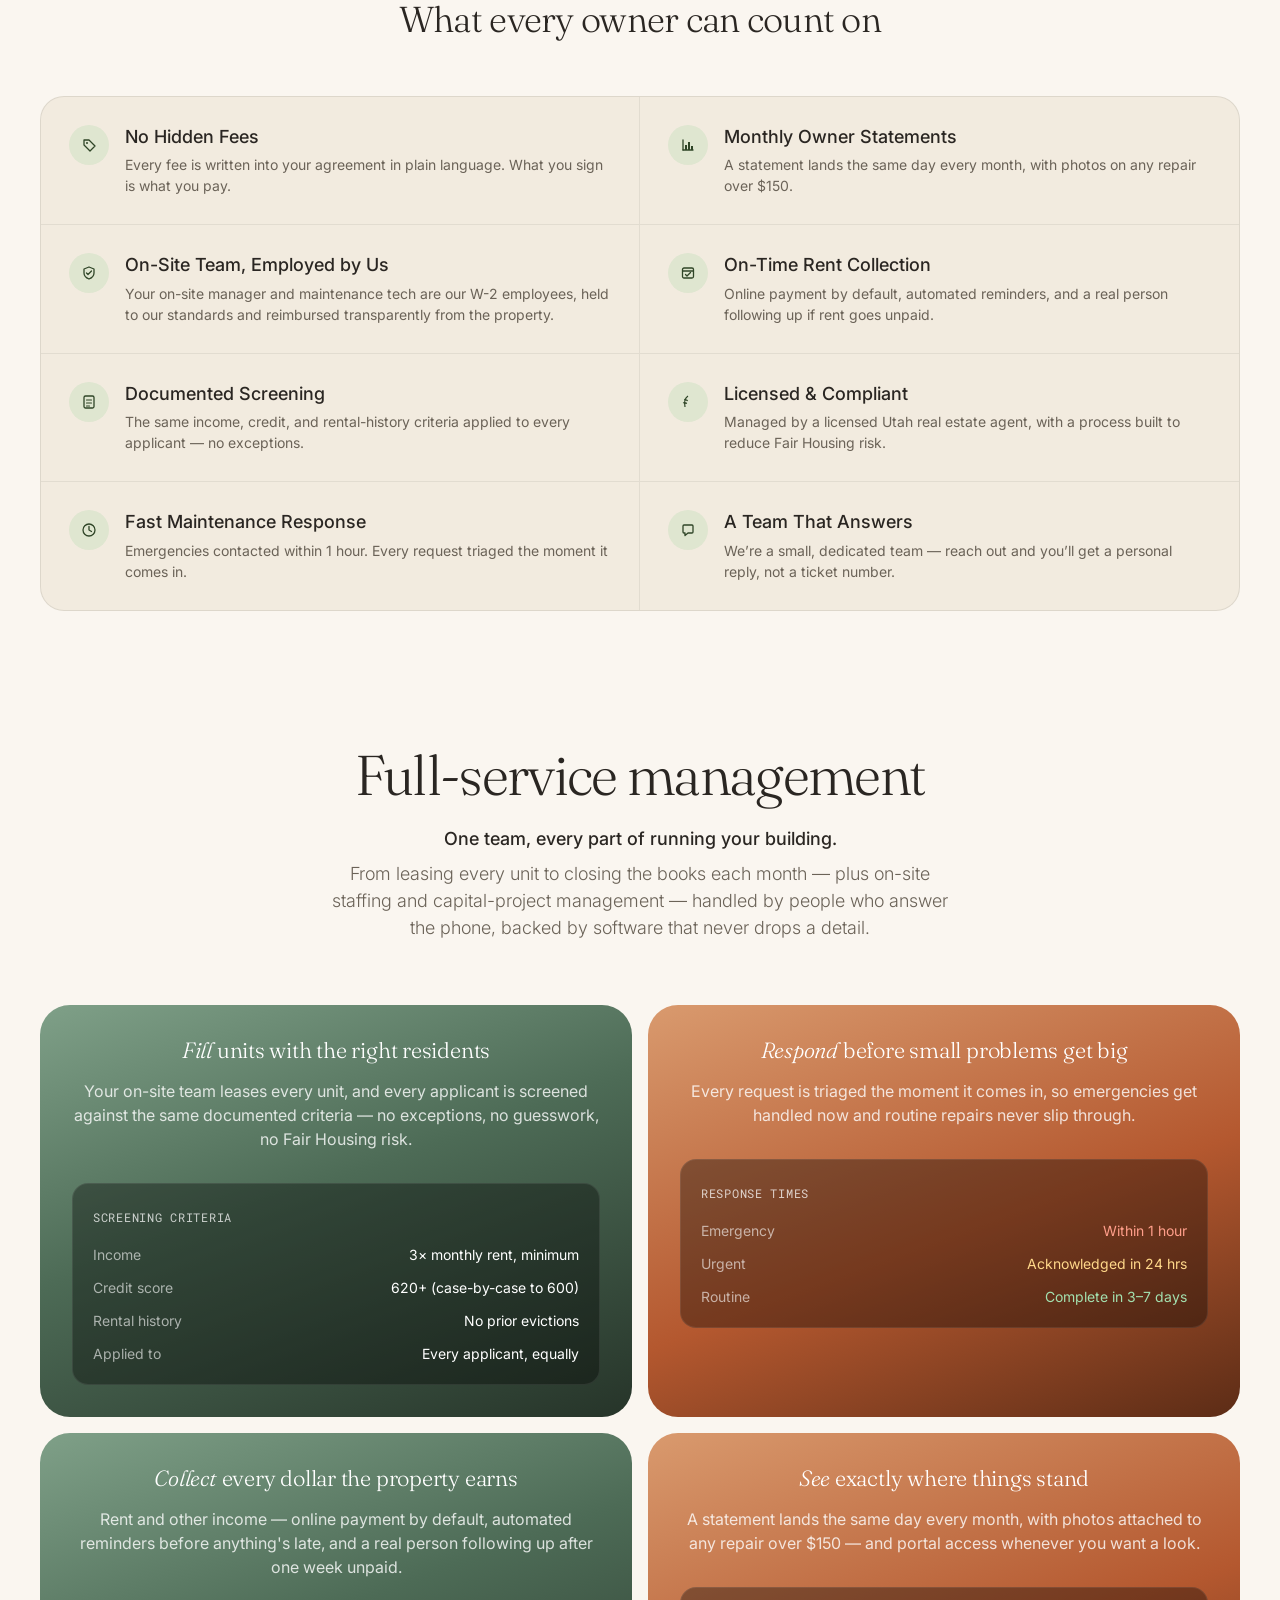
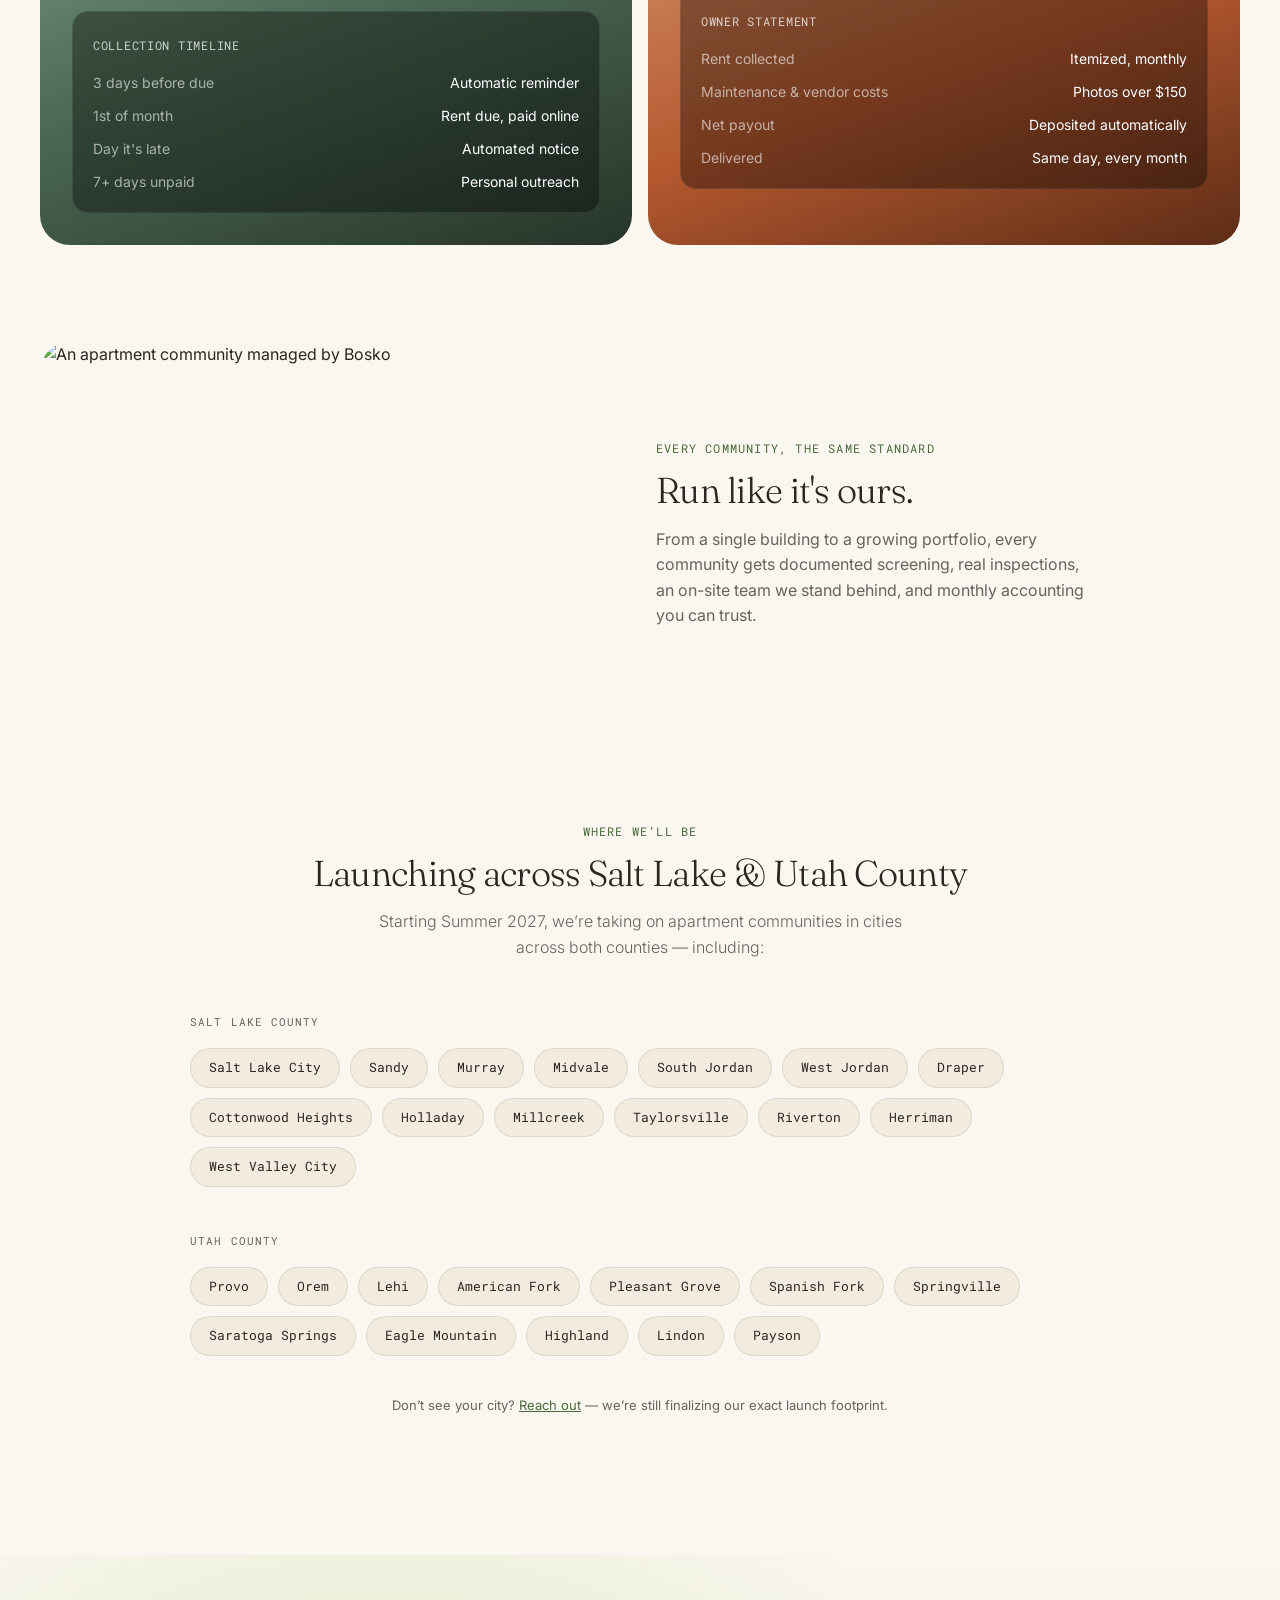
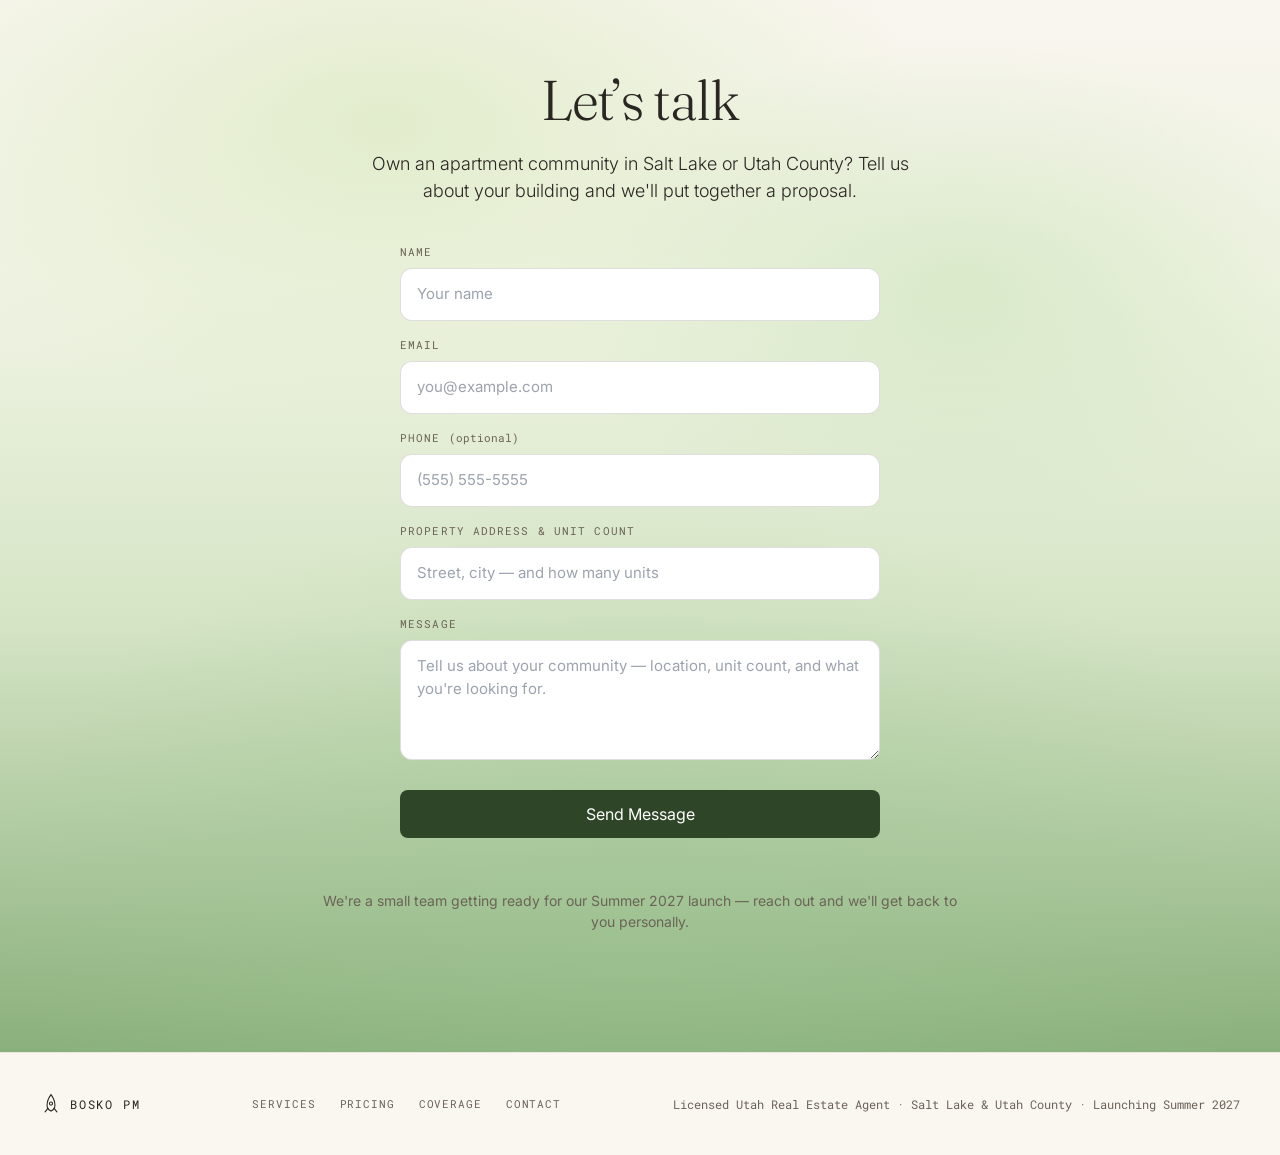
==== commit 510d4498: "Add files via upload" ====
--- a/index.html
+++ b/index.html
@@ -3,7 +3,21 @@
 <head>
 <meta charset="UTF-8">
 <meta name="viewport" content="width=device-width, initial-scale=1.0">
-<title>Bosko Property Management</title>
+<title>Bosko Property Management — Apartment Community Management | Salt Lake &amp; Utah County</title>
+<meta name="description" content="Bosko Property Management: full-service apartment community management in Salt Lake &amp; Utah County. Leasing, on-site staffing, maintenance, and owner accounting. Launching Summer 2027.">
+<link rel="canonical" href="https://rschow1.github.io/Bosko-Website/">
+<meta name="robots" content="index, follow">
+<!-- Open Graph / social share preview -->
+<meta property="og:type" content="website">
+<meta property="og:site_name" content="Bosko Property Management">
+<meta property="og:title" content="Bosko Property Management — Apartment Community Management">
+<meta property="og:description" content="Full-service apartment community management in Salt Lake &amp; Utah County. Leasing, on-site staffing, maintenance, and owner accounting. Launching Summer 2027.">
+<meta property="og:url" content="https://rschow1.github.io/Bosko-Website/">
+<meta name="twitter:card" content="summary">
+<meta name="twitter:title" content="Bosko Property Management — Apartment Community Management">
+<meta name="twitter:description" content="Full-service apartment community management in Salt Lake &amp; Utah County. Launching Summer 2027.">
+<link rel="icon" type="image/svg+xml" href="favicon.svg">
+<link rel="apple-touch-icon" href="favicon.svg">
 <link rel="stylesheet" href="styles.css">
 <link rel="preconnect" href="https://fonts.googleapis.com">
 <link rel="preconnect" href="https://fonts.gstatic.com" crossorigin>
@@ -42,11 +56,13 @@
   *{ box-sizing:border-box; }
   html{ scroll-behavior:smooth; }
   /* Type scale utilities — every heading/stat on the page uses one of these, nothing else */
-  .fs-hero{ font-size:var(--fs-hero); line-height:0.94; }
-  .fs-h2{ font-size:var(--fs-h2); line-height:0.9; }
-  .fs-h2-sm{ font-size:var(--fs-h2-sm); line-height:1.1; }
-  .fs-stat{ font-size:var(--fs-stat); }
-  .fs-h3{ font-size:var(--fs-h3); line-height:1.2; }
+  /* Tracking is size-specific: tighten large display type, taper to ~0 as it shrinks
+     (Apple type discipline — big serif reads loose at 0, small text must not be crushed). */
+  .fs-hero{ font-size:var(--fs-hero); line-height:0.94; letter-spacing:-0.035em; }
+  .fs-h2{ font-size:var(--fs-h2); line-height:0.9; letter-spacing:-0.03em; }
+  .fs-h2-sm{ font-size:var(--fs-h2-sm); line-height:1.1; letter-spacing:-0.02em; }
+  .fs-stat{ font-size:var(--fs-stat); letter-spacing:-0.015em; }
+  .fs-h3{ font-size:var(--fs-h3); line-height:1.2; letter-spacing:-0.01em; }
   .fs-h3-sm{ font-size:var(--fs-h3-sm); line-height:1.3; }
   @media (max-width:900px){
     .fs-hero{ font-size:44px; }
@@ -216,13 +232,6 @@
 
   .section-gap{ margin-top:80px; }
 
-  .card-dark{
-    background:var(--color-graphite);
-    border:1px solid rgba(42,38,34,0.08);
-    border-radius:16px;
-    padding:32px;
-    box-shadow:0 24px 48px -32px rgba(90,50,20,0.12);
-  }
   .mock-panel{ background:rgba(0,0,0,0.35); border:1px solid rgba(255,255,255,0.08); border-radius:16px; }
 
   /* ---- Guarantees ledger (deliberately not a card grid — breaks the section-template repetition) ---- */
@@ -240,86 +249,6 @@
 
   /* ---- Search ---- */
   #search-panel.hidden{ display:none; }
-
-  /* ---- Calculator ---- */
-  .calc-panel{
-    background:var(--color-graphite);
-    border:1px solid rgba(42,38,34,0.1);
-    border-radius:24px;
-    padding:40px;
-    box-shadow:0 24px 48px -32px rgba(90,50,20,0.16);
-  }
-  .calc-field label{
-    display:block;
-    font-family:var(--font-mono);
-    font-size:11px;
-    letter-spacing:0.1em;
-    text-transform:uppercase;
-    color:var(--color-ash);
-    margin-bottom:8px;
-  }
-  .calc-field .calc-input-wrap{
-    display:flex;
-    align-items:center;
-    background:#fff;
-    border:1px solid rgba(42,38,34,0.15);
-    border-radius:12px;
-    padding:0 16px;
-  }
-  .calc-field .calc-input-wrap span{
-    font-family:var(--font-mono);
-    color:var(--color-ash);
-    font-size:16px;
-  }
-  .calc-field input{
-    width:100%;
-    border:none;
-    outline:none;
-    background:transparent;
-    padding:14px 8px;
-    font-family:var(--font-mono);
-    font-size:16px;
-    color:var(--color-pure);
-  }
-  .plan-toggle{
-    display:inline-flex;
-    background:#fff;
-    border:1px solid rgba(42,38,34,0.15);
-    border-radius:9999px;
-    padding:4px;
-  }
-  .plan-toggle button{
-    font-family:var(--font-mono);
-    font-size:12px;
-    letter-spacing:0.06em;
-    text-transform:uppercase;
-    color:var(--color-ash);
-    padding:10px 20px;
-    border-radius:9999px;
-    transition:background-color .2s ease, color .2s ease;
-  }
-  .plan-toggle button.active{
-    background:var(--color-sage);
-    color:#fff;
-  }
-  .calc-result-card{
-    background:#fff;
-    border:1px solid rgba(42,38,34,0.1);
-    border-radius:16px;
-    padding:24px;
-  }
-  .calc-result-card .val{
-    font-family:var(--font-display);
-    font-weight:300;
-    font-size:var(--fs-stat);
-    line-height:1.1;
-  }
-  .calc-savings-banner{
-    background:linear-gradient(135deg, rgba(111,174,130,0.18), rgba(111,174,130,0.08));
-    border:1px solid rgba(111,174,130,0.4);
-    border-radius:16px;
-    padding:28px;
-  }
 
   /* ---- Contact form ---- */
   .form-field label{
@@ -346,47 +275,6 @@
   }
   .form-field input:focus, .form-field textarea:focus{ border-color:var(--color-sage-deep); }
 
-  /* ---- FAQ accordion ---- */
-  .faq-item summary{
-    cursor:pointer;
-    list-style:none;
-    display:flex;
-    align-items:center;
-    justify-content:space-between;
-    gap:16px;
-  }
-  .faq-item summary::-webkit-details-marker{ display:none; }
-  .faq-item summary::marker{ content:''; }
-  .faq-item .faq-chevron{ transition:transform .2s ease; flex-shrink:0; }
-  .faq-item[open] .faq-chevron{ transform:rotate(180deg); }
-  .faq-item .faq-answer{ margin-top:12px; }
-
-  /* ---- Plan comparison table (reuses .faq-item accordion + .card-dark shell) ---- */
-  .compare-table{ width:100%; border-collapse:collapse; font-size:14px; }
-  .compare-table th, .compare-table td{ padding:12px; border-bottom:1px solid rgba(42,38,34,0.08); text-align:center; }
-  .compare-table th:first-child, .compare-table td:first-child{ text-align:left; width:46%; }
-  .compare-table th{
-    font-family:var(--font-mono);
-    font-size:11px;
-    letter-spacing:0.08em;
-    text-transform:uppercase;
-    color:var(--color-ash);
-    font-weight:500;
-  }
-  .compare-table td{ color:var(--color-ash); }
-  .compare-table td:first-child{ color:var(--color-pure); }
-  .compare-table tbody tr:last-child td{ border-bottom:none; }
-  .compare-check{ color:var(--color-sage-deep); font-size:16px; }
-  .compare-subhead td{
-    font-family:var(--font-mono);
-    font-size:11px;
-    letter-spacing:0.08em;
-    text-transform:uppercase;
-    color:var(--color-sage);
-    padding-top:24px;
-  }
-
-
   /* ====================================================================
      SCROLL ANIMATIONS (additive, progressive-enhancement).
      The hide state is keyed to .reveal-ready, which is set synchronously in
@@ -395,7 +283,7 @@
      Only transform + opacity animate (GPU-cheap). Reversible: delete this
      block, the head guard script, and the scroll-fx script at the bottom.
      ==================================================================== */
-  :root{ --rv-ease:cubic-bezier(.22,1,.36,1); --rv-ease-soft:cubic-bezier(.25,.46,.45,.94); }
+  :root{ --rv-ease:cubic-bezier(.22,1,.36,1); }
   /* Reveal targets: a reduced, deliberate set (not every element on the page),
      and each TYPE gets its own entrance so the motion is varied rather than one
      uniform fade. Base = hidden + transition; the per-type entrances follow. */
@@ -408,7 +296,7 @@
     #banner .text-left
   ){
     opacity:0;
-    transition:opacity 1.1s var(--rv-ease-soft), transform 1.1s var(--rv-ease-soft), clip-path 1.1s var(--rv-ease-soft);
+    transition:opacity .85s var(--rv-ease), transform .85s var(--rv-ease), clip-path .85s var(--rv-ease);
     transition-delay:var(--rv-d, 0ms);
     will-change:opacity, transform;
   }
@@ -441,6 +329,18 @@
   .can-hover .btn-ghost:hover{ transform:translateY(-3px) scale(1.05); }
   .can-hover .btn-primary svg, .can-hover .btn-card-cta svg{ transition:transform .32s var(--rv-ease); }
   .can-hover .btn-primary:hover svg, .can-hover .btn-card-cta:hover svg{ transform:translateX(5px); }
+
+  /* Press feedback — the interface confirming it heard the press. Instant, on :active.
+     The .can-hover rule matches the hover selector's specificity but is declared later,
+     so a button pressed while hovered still dips instead of staying lifted. */
+  .btn-primary:active, .btn-ghost:active, .btn-card-cta:active, .nav-icon-btn:active{ transform:scale(0.96); }
+  .can-hover .btn-primary:active, .can-hover .btn-ghost:active, .can-hover .btn-card-cta:active{ transform:translateY(-1px) scale(0.96); }
+
+  /* Keyboard focus — a visible ring on every interactive control (previously none,
+     so keyboard/switch users had no focus indicator). Mouse clicks don't trigger it. */
+  a:focus-visible, button:focus-visible, summary:focus-visible,
+  .btn-primary:focus-visible, .btn-ghost:focus-visible, .btn-card-cta:focus-visible, .nav-icon-btn:focus-visible,
+  input:focus-visible, textarea:focus-visible{ outline:2px solid var(--color-sage-deep); outline-offset:2px; }
 
   /* Thin scroll-progress bar, sage, above the fixed nav. */
   #scroll-progress{
@@ -1039,8 +939,8 @@
         el.style.setProperty('--rv-d', (i * step) + 'ms');
       });
     }
-    stagger('#pricing .card-tile', 85);
-    stagger('#hero .space-y-4 > div', 110);
+    stagger('#pricing .card-tile', 60);
+    stagger('#hero .space-y-4 > div', 70);
 
     var allTargets = Array.prototype.slice.call(document.querySelectorAll(REVEAL));
 
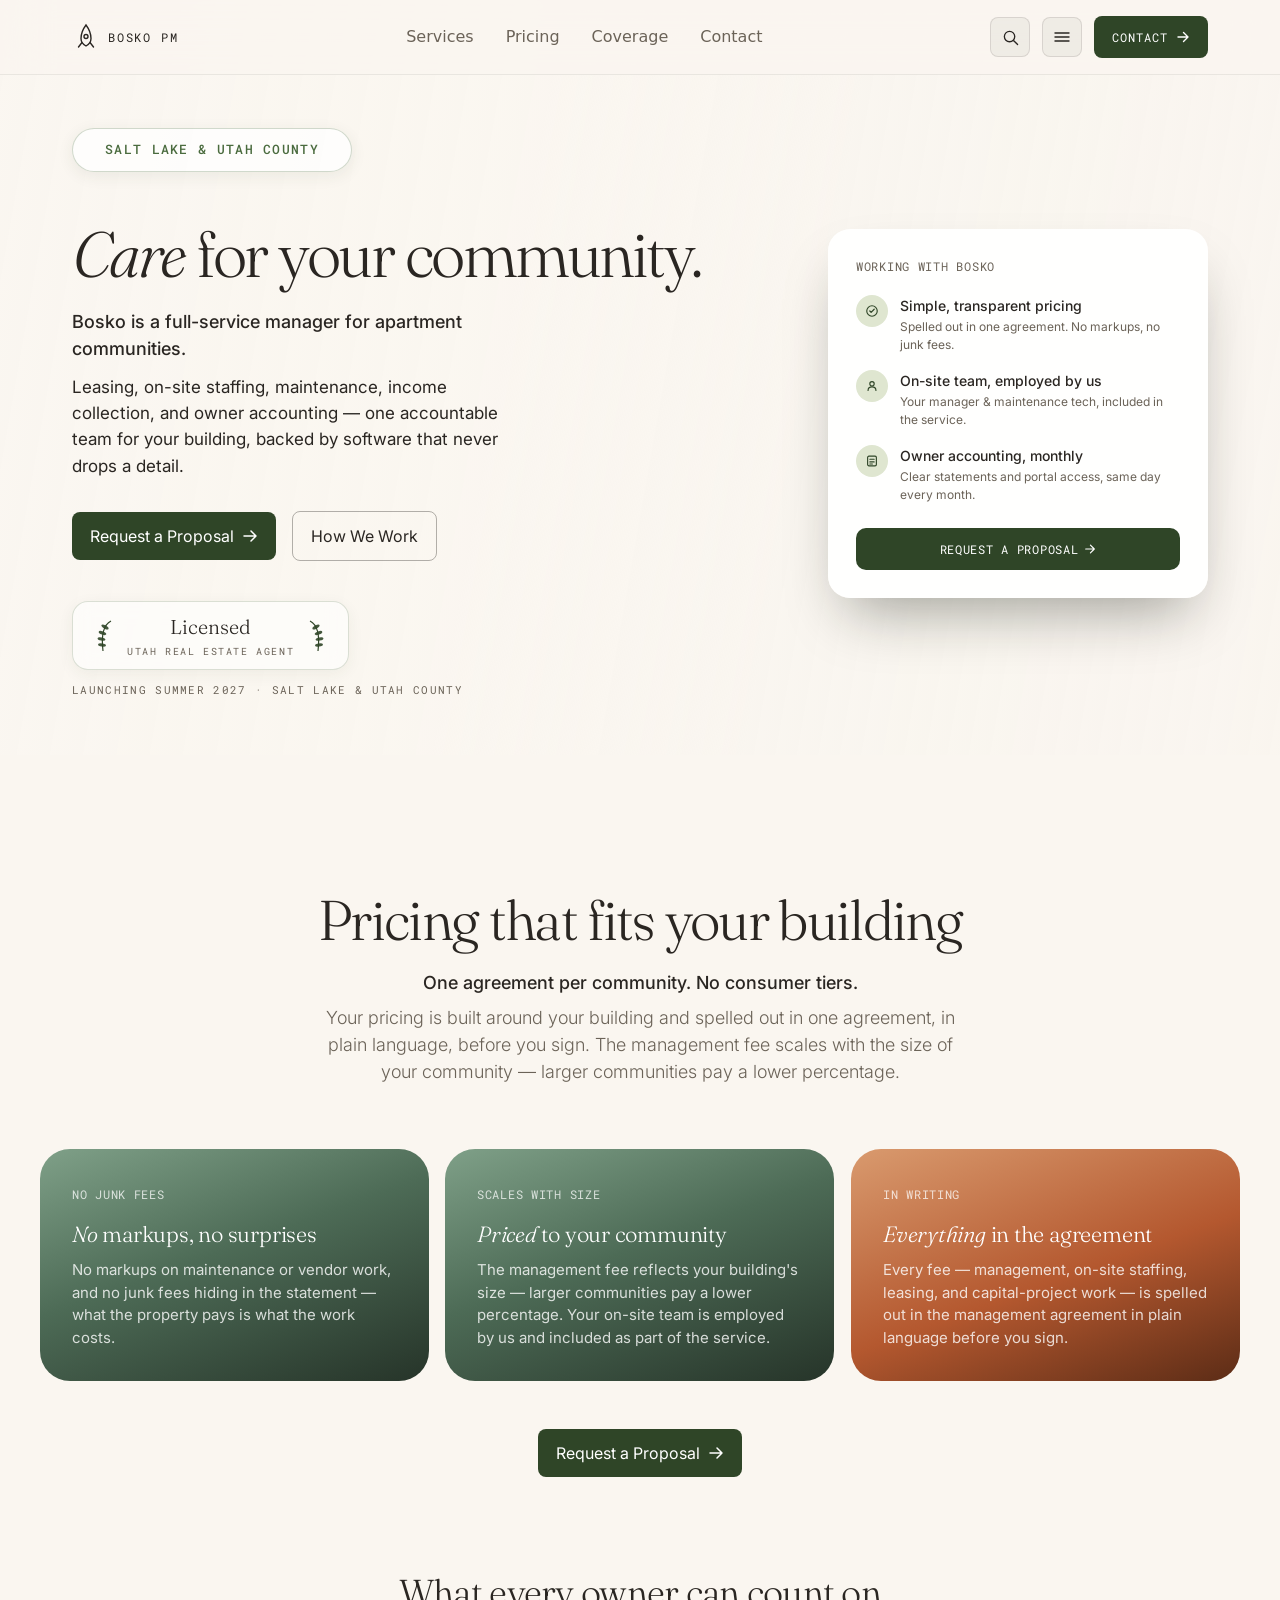
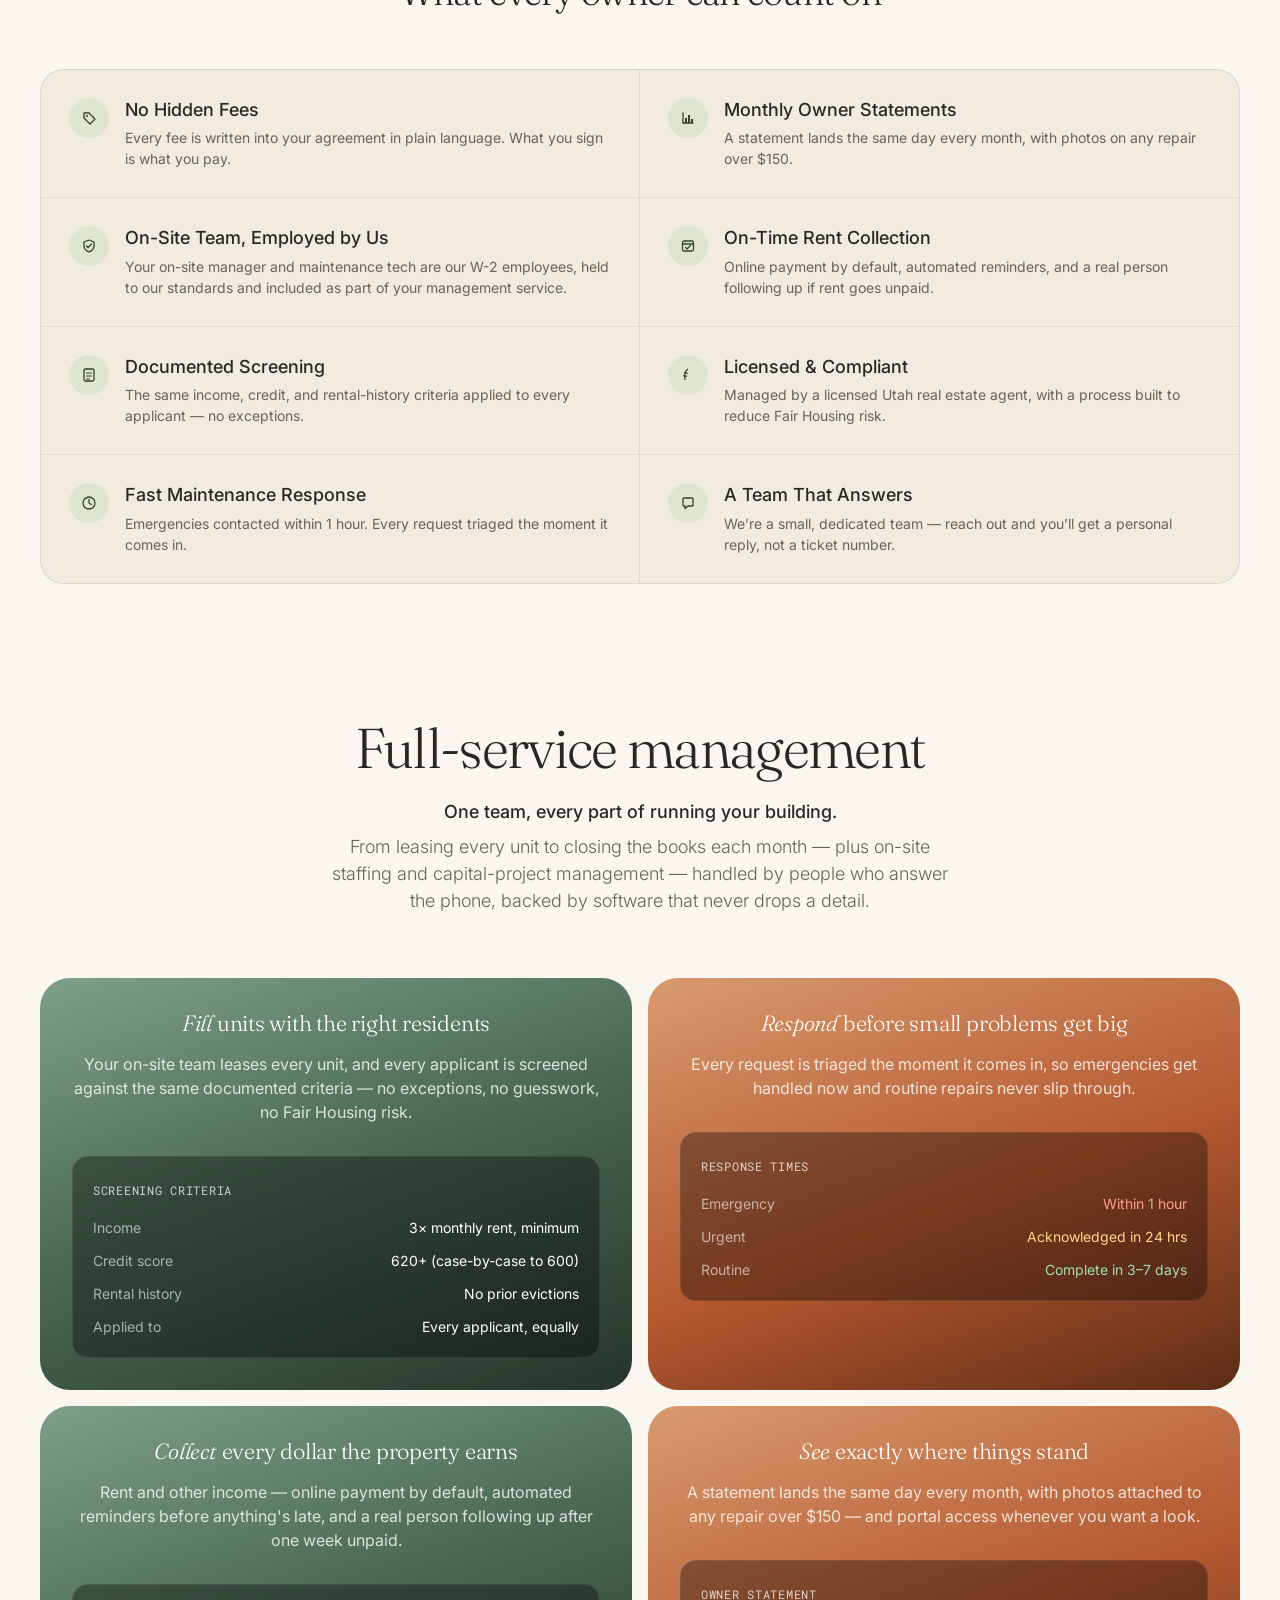
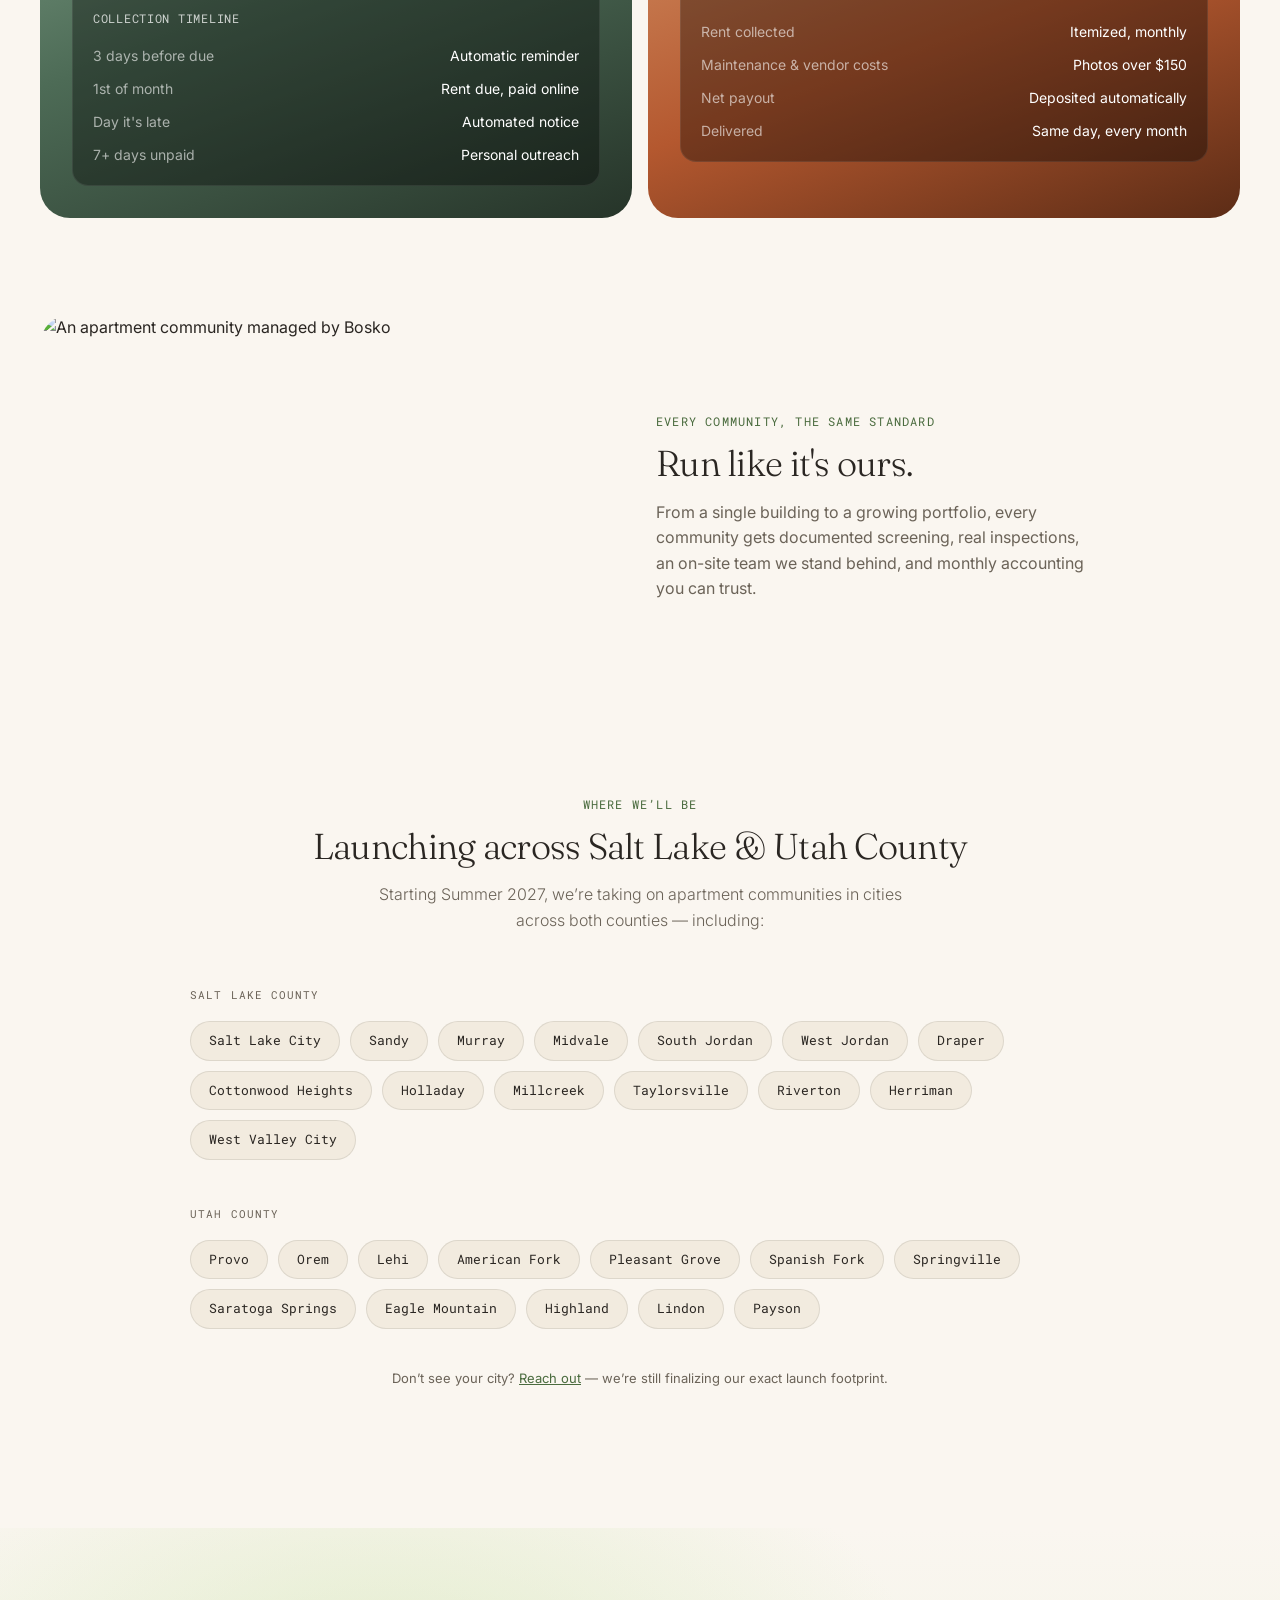
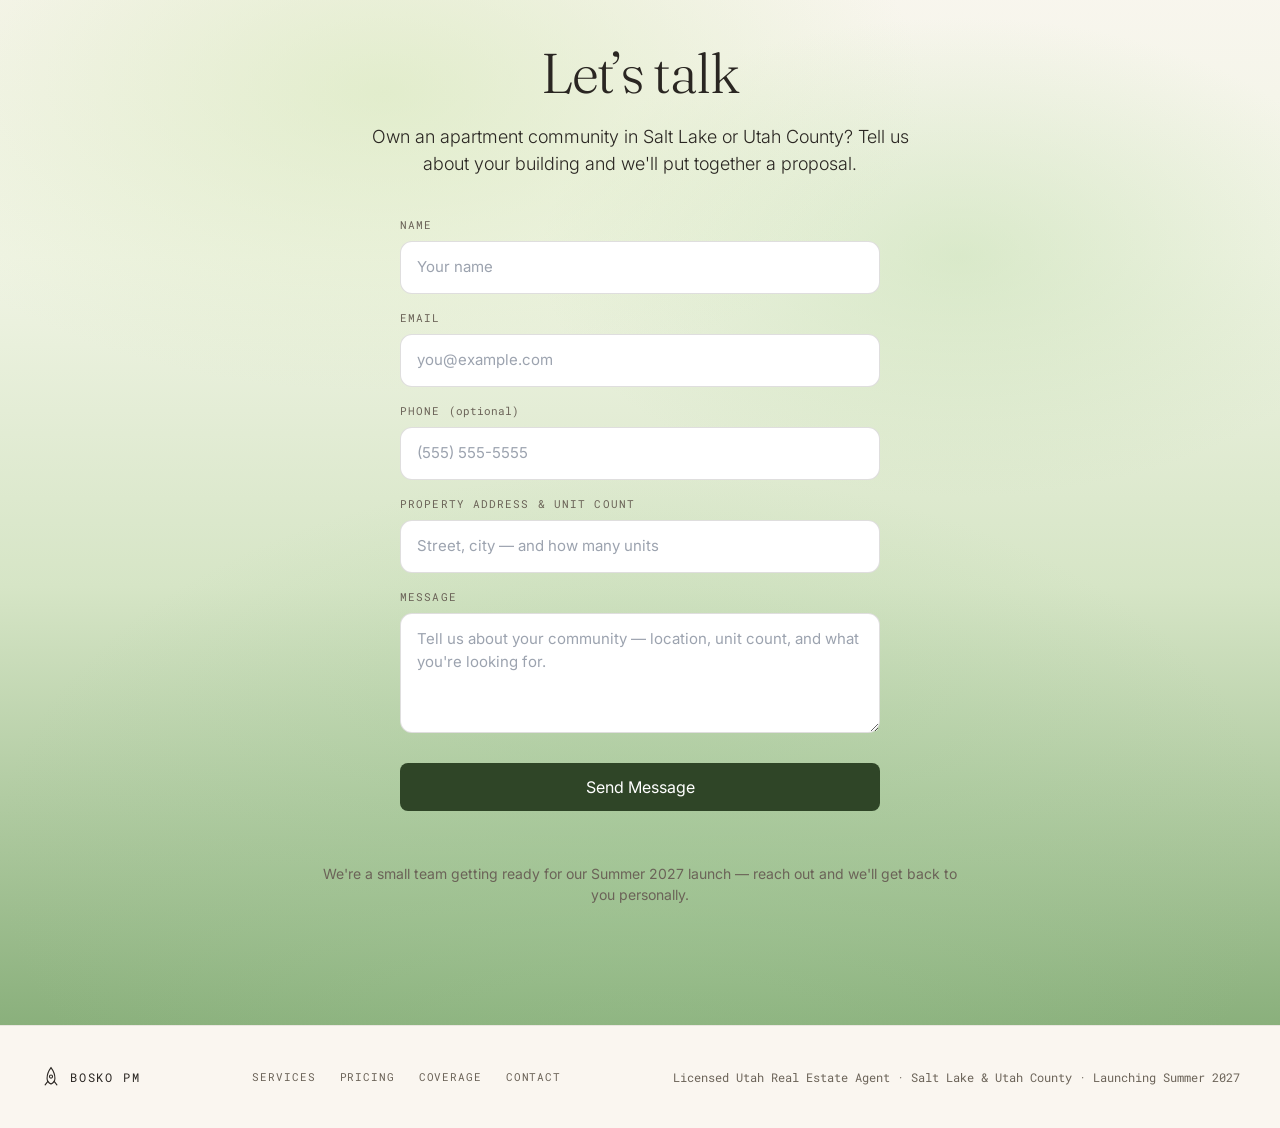
==== commit a13e8d5c: "Add files via upload" ====
--- a/index.html
+++ b/index.html
@@ -451,11 +451,11 @@
         <div class="mt-5 space-y-4">
           <div class="flex items-start gap-3">
             <div class="w-8 h-8 shrink-0 rounded-full flex items-center justify-center" style="background:var(--color-sage-pale);"><svg width="14" height="14" viewBox="0 0 16 16" fill="none"><path d="M5.5 8L7 9.5L10.5 6" stroke="var(--color-sage-deep)" stroke-width="1.4" stroke-linecap="round" stroke-linejoin="round"/><circle cx="8" cy="8" r="6" stroke="var(--color-sage-deep)" stroke-width="1.3"/></svg></div>
-            <div><div class="text-[14px] font-medium" style="color:var(--color-pure);">Fee-only management</div><p class="text-[12px] mt-0.5" style="color:var(--color-ash);">A single fee on collected income. No markups, no junk fees.</p></div>
+            <div><div class="text-[14px] font-medium" style="color:var(--color-pure);">Simple, transparent pricing</div><p class="text-[12px] mt-0.5" style="color:var(--color-ash);">Spelled out in one agreement. No markups, no junk fees.</p></div>
           </div>
           <div class="flex items-start gap-3">
             <div class="w-8 h-8 shrink-0 rounded-full flex items-center justify-center" style="background:var(--color-sage-pale);"><svg width="14" height="14" viewBox="0 0 16 16" fill="none"><circle cx="8" cy="5.5" r="2.5" stroke="var(--color-sage-deep)" stroke-width="1.3"/><path d="M3.5 13C3.5 10.5 5.5 9 8 9C10.5 9 12.5 10.5 12.5 13" stroke="var(--color-sage-deep)" stroke-width="1.3" stroke-linecap="round"/></svg></div>
-            <div><div class="text-[14px] font-medium" style="color:var(--color-pure);">On-site team, employed by us</div><p class="text-[12px] mt-0.5" style="color:var(--color-ash);">Your manager &amp; maintenance tech, reimbursed transparently.</p></div>
+            <div><div class="text-[14px] font-medium" style="color:var(--color-pure);">On-site team, employed by us</div><p class="text-[12px] mt-0.5" style="color:var(--color-ash);">Your manager &amp; maintenance tech, included in the service.</p></div>
           </div>
           <div class="flex items-start gap-3">
             <div class="w-8 h-8 shrink-0 rounded-full flex items-center justify-center" style="background:var(--color-sage-pale);"><svg width="14" height="14" viewBox="0 0 16 16" fill="none"><rect x="3" y="2.5" width="10" height="11" rx="1.5" stroke="var(--color-sage-deep)" stroke-width="1.3"/><path d="M5.5 6H10.5M5.5 9H10.5M5.5 11.5H8.5" stroke="var(--color-sage-deep)" stroke-width="1.2" stroke-linecap="round"/></svg></div>
@@ -479,27 +479,27 @@
     </h2>
     <p class="mt-6 text-[18px] font-medium text-[var(--color-pure)]">One agreement per community. No consumer tiers.</p>
     <p class="mt-2 text-[18px] font-light text-[var(--color-ash)] max-w-[640px] mx-auto leading-[1.5]">
-      We charge a single management fee as a percentage of the income your property collects &mdash; it scales with the size of your community. Your exact rate is set in a proposal built around your building, in plain language, before you sign.
+      Your pricing is built around your building and spelled out in one agreement, in plain language, before you sign. The management fee scales with the size of your community &mdash; larger communities pay a lower percentage.
     </p>
 
     <div class="grid md:grid-cols-3 gap-4 mt-16 text-left">
 
       <div class="card-tile tile-sage">
-        <span class="mono-label">Fee-only</span>
-        <h3 class="font-display fs-h3 mt-4"><em style="font-style:italic;">One</em> way we get paid</h3>
-        <p class="mt-3 text-[15px] text-white/80 leading-[1.5]">A single fee on what your property collects &mdash; no markups on maintenance or vendor work, and no junk fees hiding in the statement.</p>
+        <span class="mono-label">No junk fees</span>
+        <h3 class="font-display fs-h3 mt-4"><em style="font-style:italic;">No</em> markups, no surprises</h3>
+        <p class="mt-3 text-[15px] text-white/80 leading-[1.5]">No markups on maintenance or vendor work, and no junk fees hiding in the statement &mdash; what the property pays is what the work costs.</p>
       </div>
 
       <div class="card-tile tile-sage">
         <span class="mono-label">Scales with size</span>
         <h3 class="font-display fs-h3 mt-4"><em style="font-style:italic;">Priced</em> to your community</h3>
-        <p class="mt-3 text-[15px] text-white/80 leading-[1.5]">The rate reflects your building's size &mdash; larger communities pay a lower percentage. On-site staffing is employed by us and reimbursed by the property, not marked up.</p>
+        <p class="mt-3 text-[15px] text-white/80 leading-[1.5]">The management fee reflects your building's size &mdash; larger communities pay a lower percentage. Your on-site team is employed by us and included as part of the service.</p>
       </div>
 
       <div class="card-tile tile-terracotta">
         <span class="mono-label">In writing</span>
         <h3 class="font-display fs-h3 mt-4"><em style="font-style:italic;">Everything</em> in the agreement</h3>
-        <p class="mt-3 text-[15px] text-white/80 leading-[1.5]">Every fee &mdash; management, leasing, and capital-project work &mdash; is spelled out in the management agreement in plain language before you sign.</p>
+        <p class="mt-3 text-[15px] text-white/80 leading-[1.5]">Every fee &mdash; management, on-site staffing, leasing, and capital-project work &mdash; is spelled out in the management agreement in plain language before you sign.</p>
       </div>
 
     </div>
@@ -538,7 +538,7 @@
             </div>
             <div>
               <h3 class="fs-h3-sm font-medium">On-Site Team, Employed by Us</h3>
-              <p class="mt-1.5 text-[14px] text-[var(--color-ash)] leading-[1.5]">Your on-site manager and maintenance tech are our W-2 employees, held to our standards and reimbursed transparently from the property.</p>
+              <p class="mt-1.5 text-[14px] text-[var(--color-ash)] leading-[1.5]">Your on-site manager and maintenance tech are our W-2 employees, held to our standards and included as part of your management service.</p>
             </div>
           </div>
 
@@ -827,9 +827,9 @@
     { title: "Maintenance Response Times", snippet: "Emergency within 1 hour, urgent acknowledged in 24 hrs, routine complete in 3–7 days.", anchor: "#services" },
     { title: "Income Collection", snippet: "Rent and other income — online payment by default, automated reminders, personal follow-up after 7 days unpaid.", anchor: "#services" },
     { title: "Owner Accounting & Reporting", snippet: "Monthly owner statement delivered the same day, photos attached over $150, portal access anytime.", anchor: "#services" },
-    { title: "Pricing", snippet: "One agreement per community. A single management fee as a percentage of collected income, scaled to your building. Request a proposal.", anchor: "#pricing" },
-    { title: "Fee-only management", snippet: "No markups on maintenance or vendor work, no junk fees. On-site staffing is reimbursed, not marked up.", anchor: "#pricing" },
-    { title: "What You Get", snippet: "Fee-only pricing, on-site team employed by us, documented screening, fast maintenance, monthly owner accounting, on-time income collection, licensed compliance, a team that answers.", anchor: "#guarantees" },
+    { title: "Pricing", snippet: "One agreement per community. A management fee that scales with your building, plus on-site staffing and reporting — all spelled out in writing. Request a proposal.", anchor: "#pricing" },
+    { title: "Simple, transparent pricing", snippet: "No markups on maintenance or vendor work, no junk fees. On-site staffing is included in the service, spelled out in your agreement.", anchor: "#pricing" },
+    { title: "What You Get", snippet: "Transparent pricing, on-site team employed by us, documented screening, fast maintenance, monthly owner accounting, on-time income collection, licensed compliance, a team that answers.", anchor: "#guarantees" },
     { title: "Coverage", snippet: "Apartment communities in cities across Salt Lake and Utah County.", anchor: "#areas" },
     { title: "Contact", snippet: "Tell us about your community and we'll put together a proposal.", anchor: "#contact" }
   ];
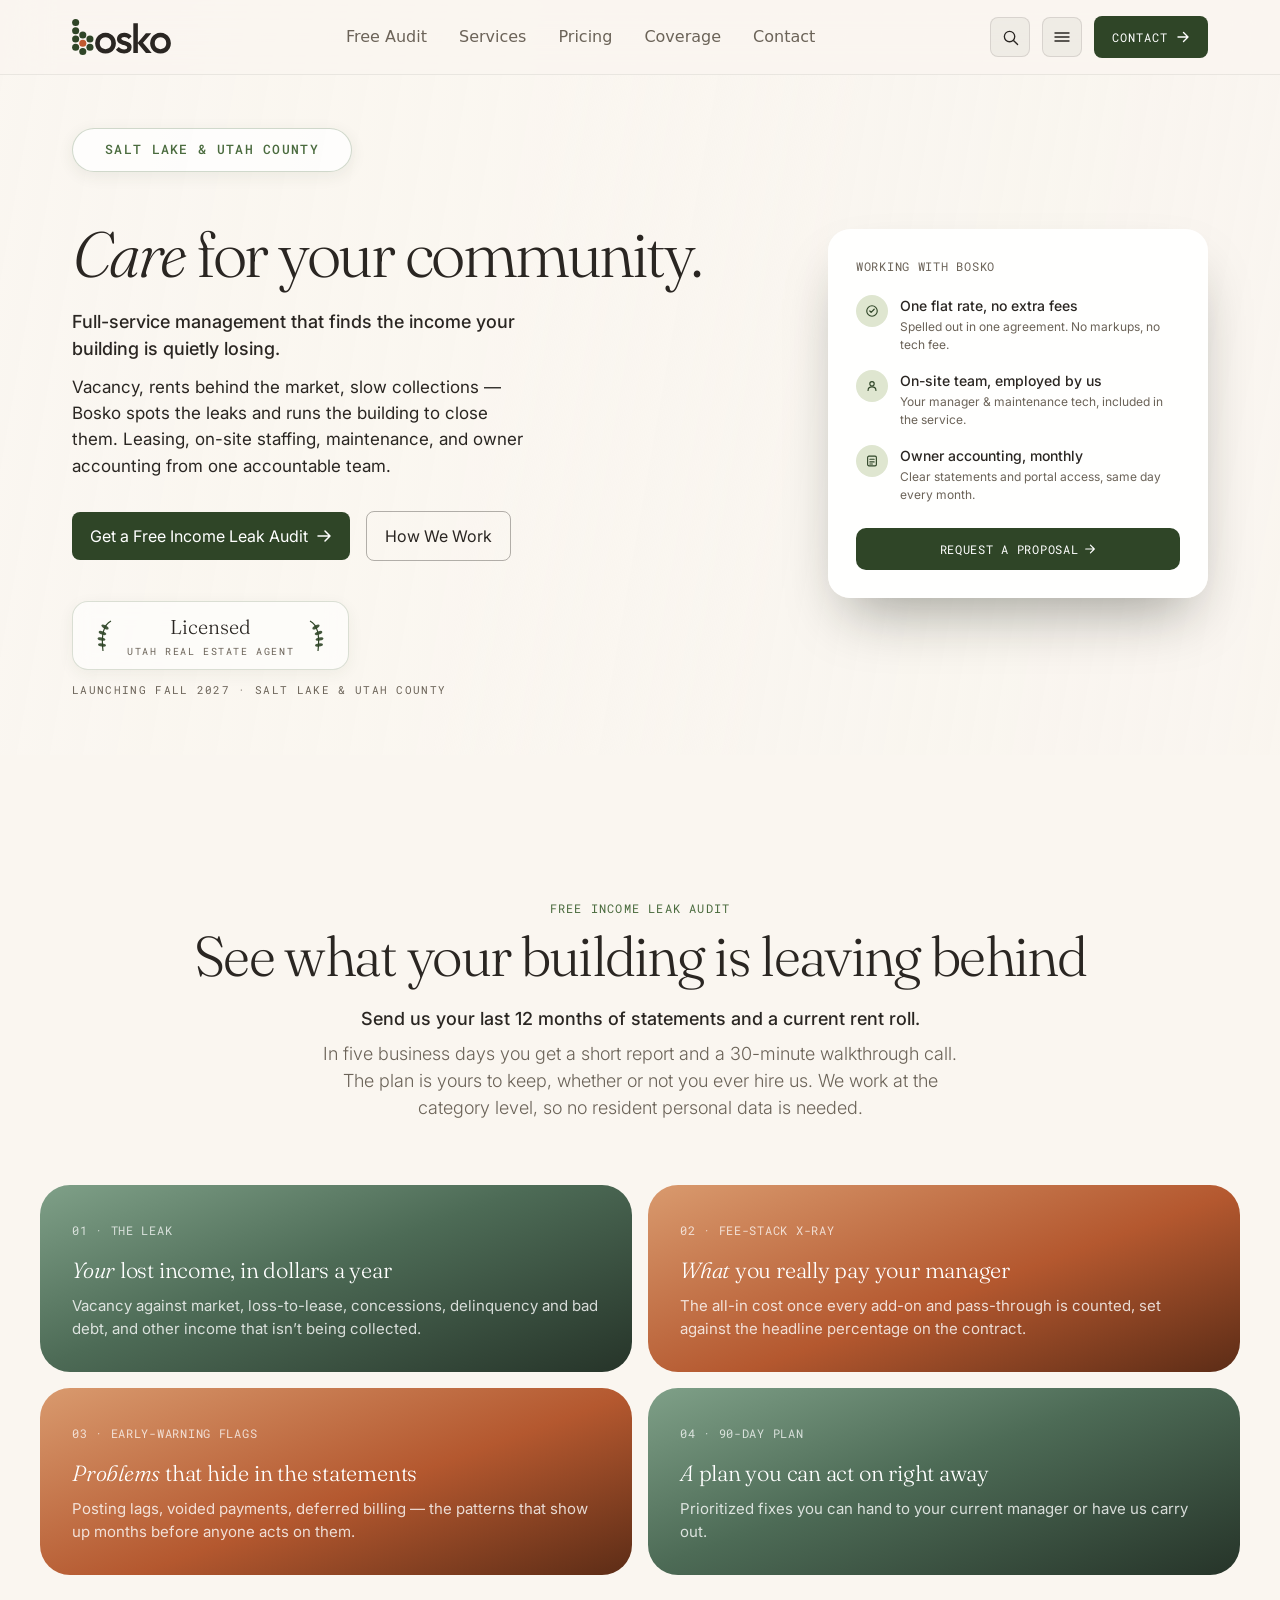
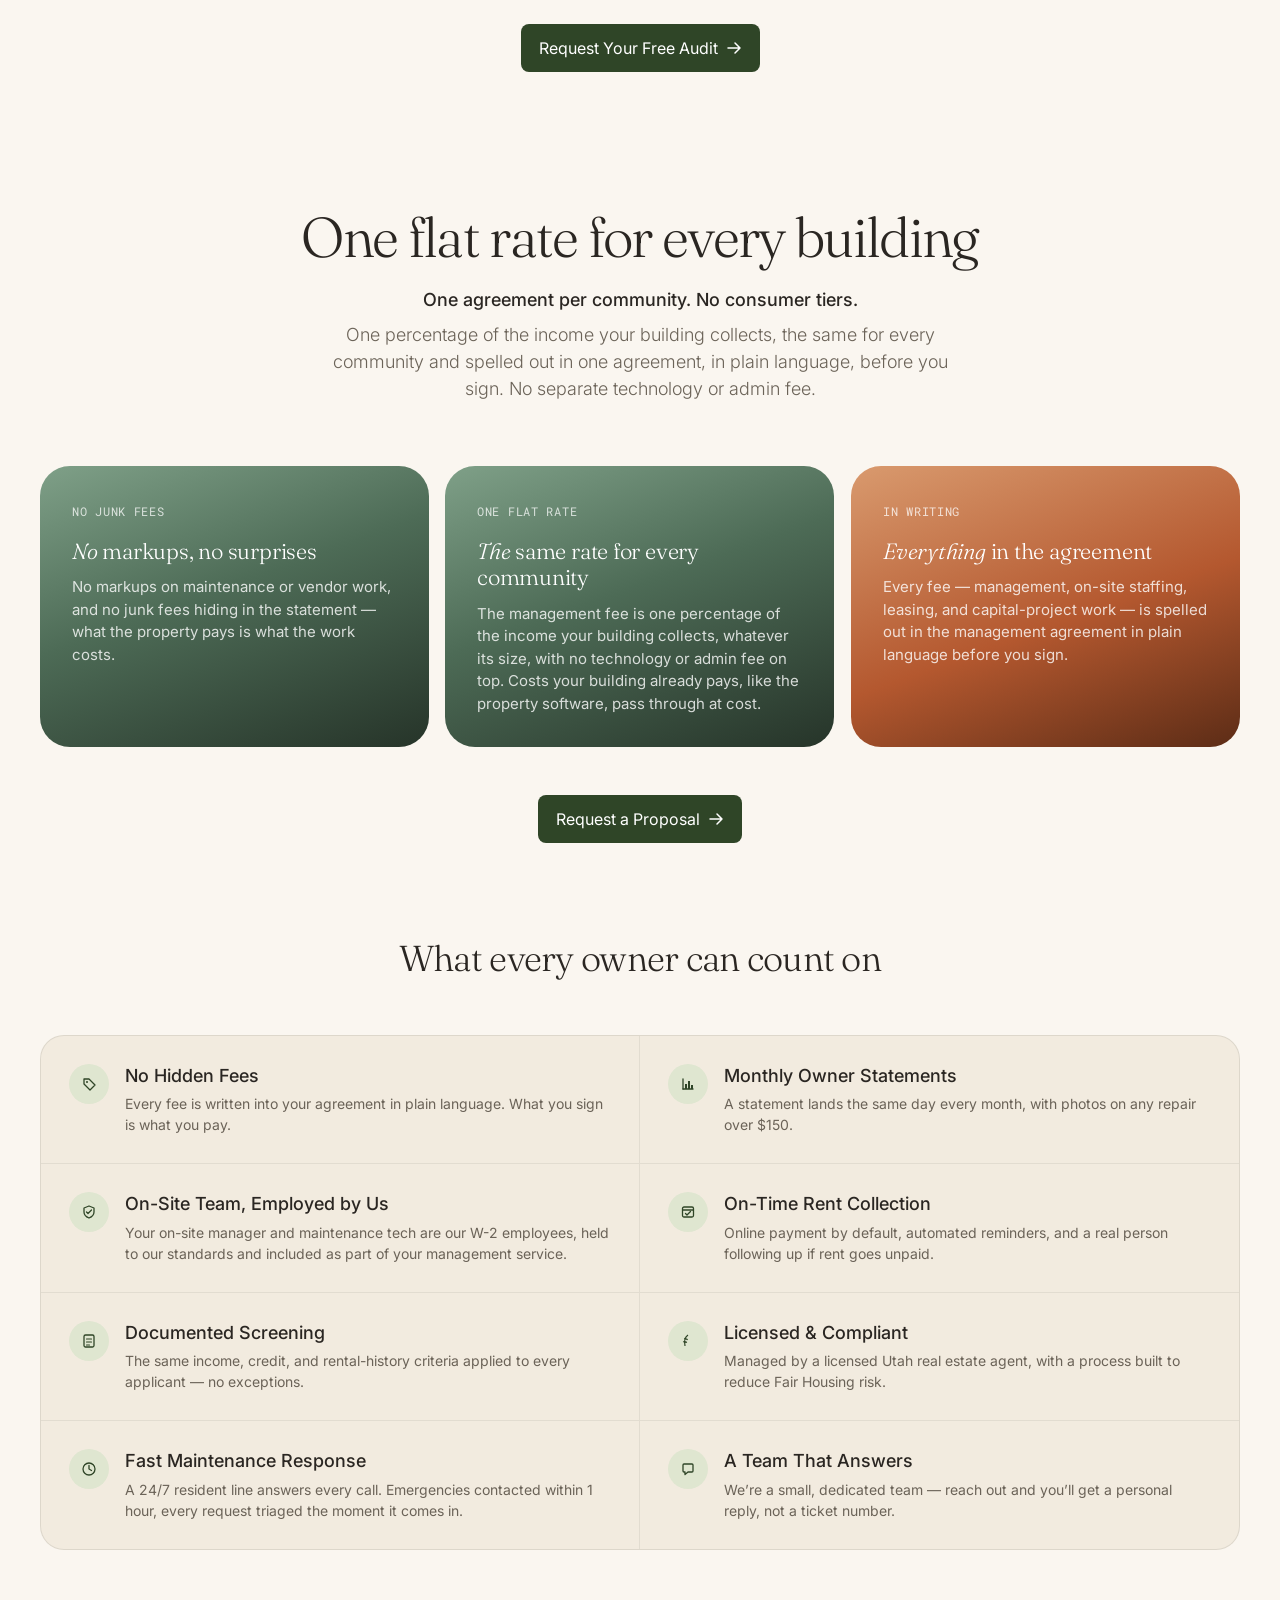
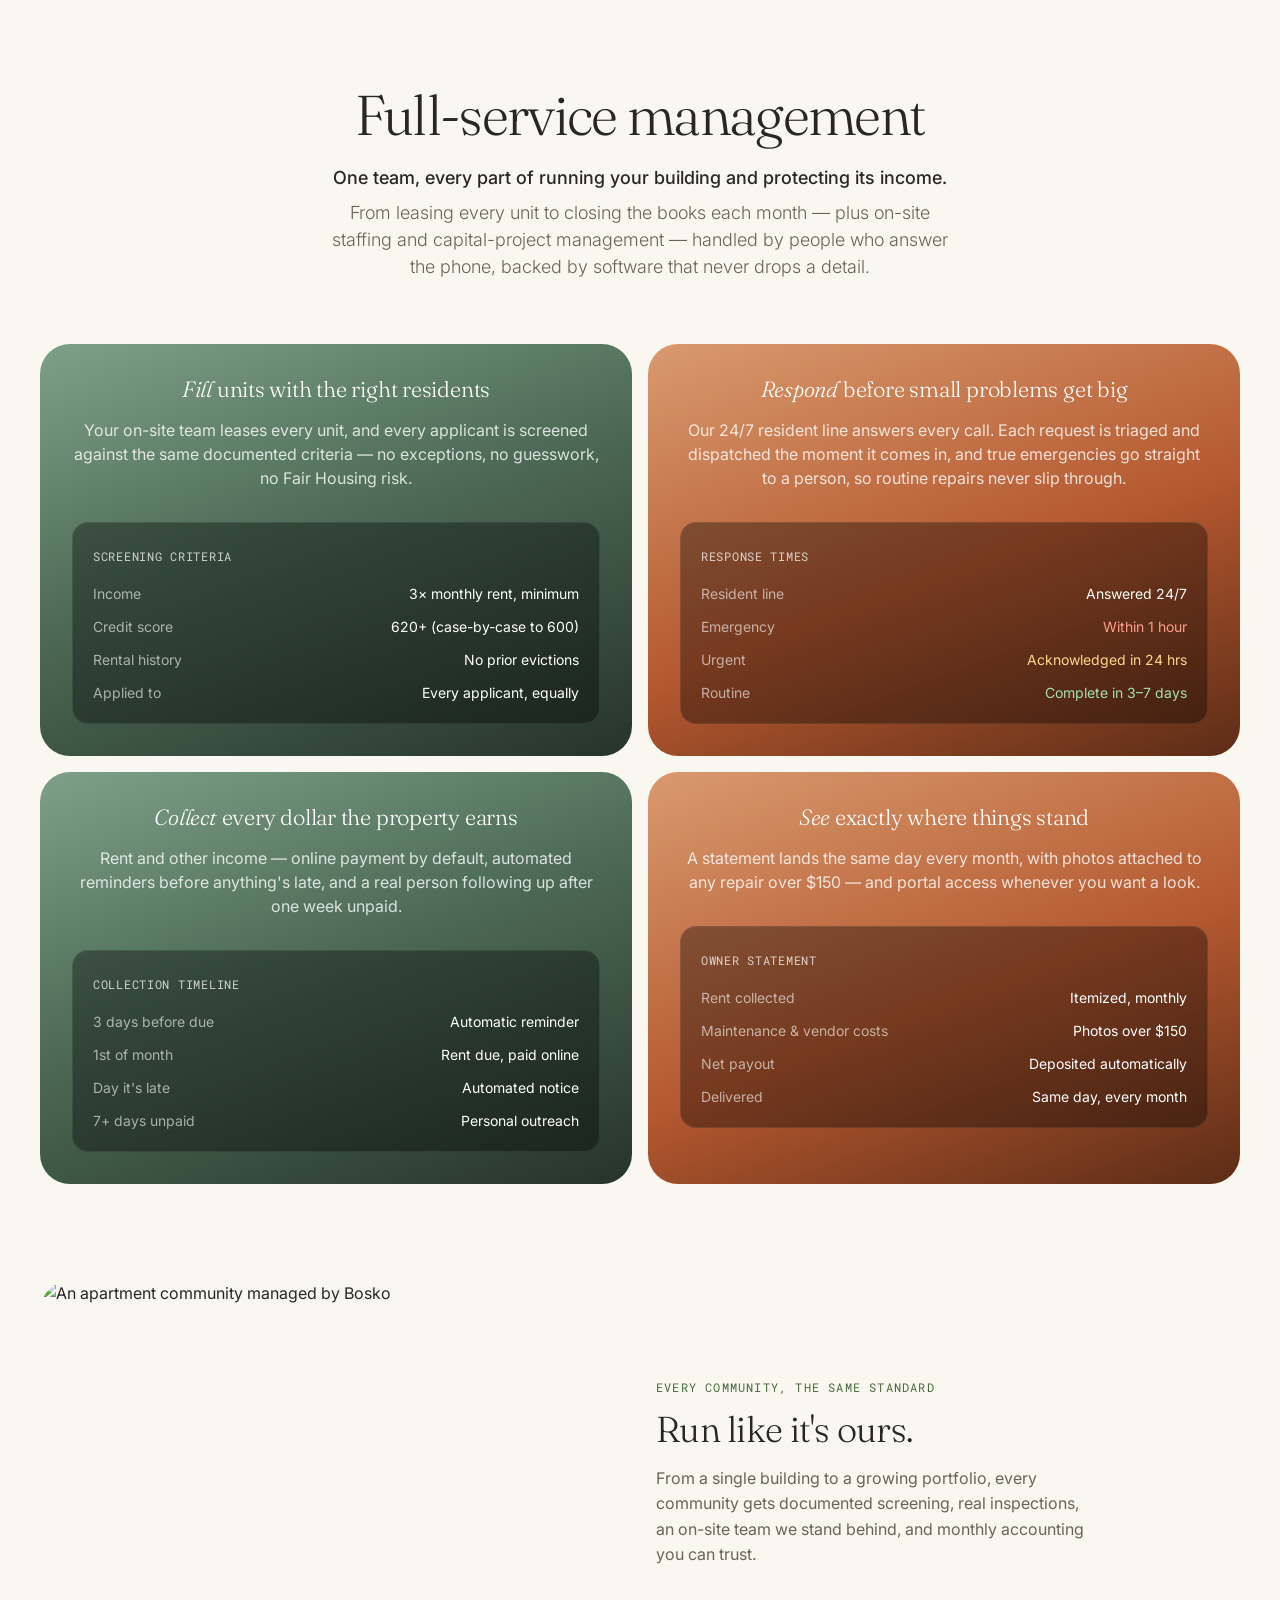
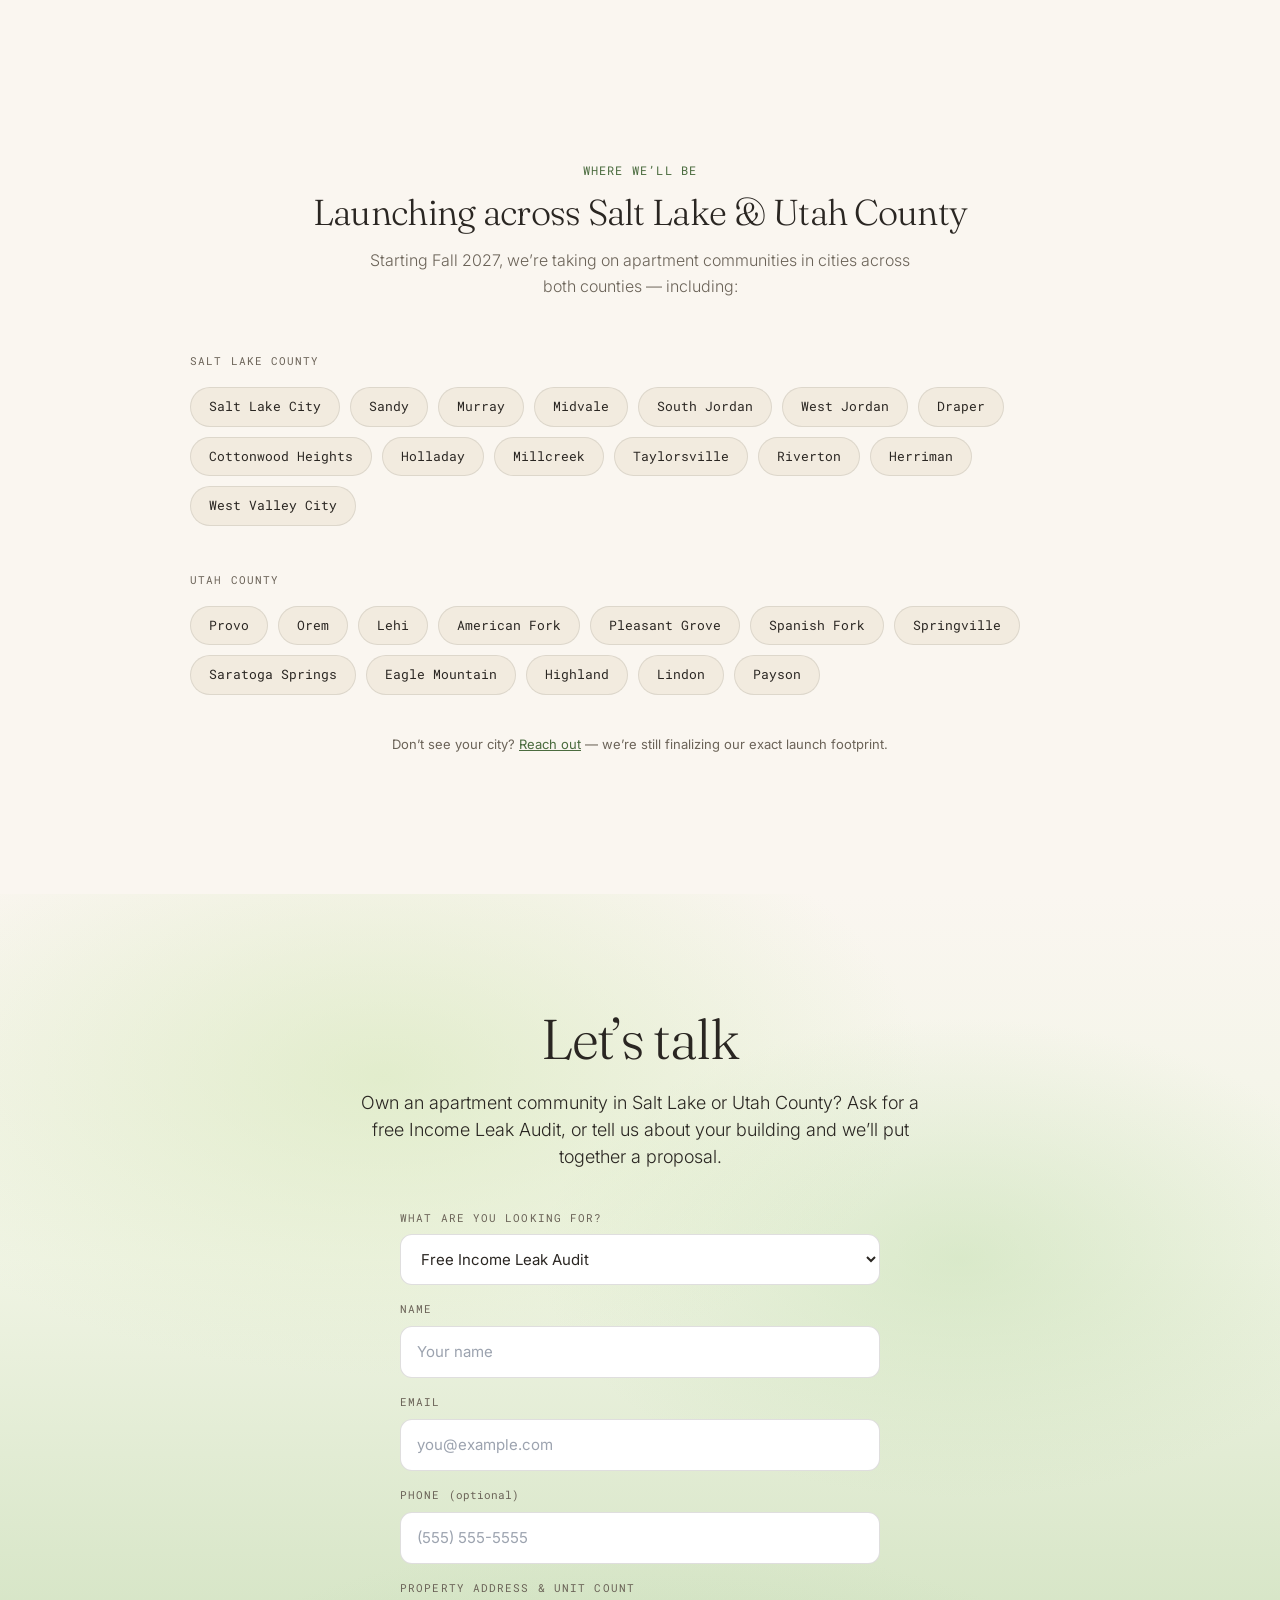
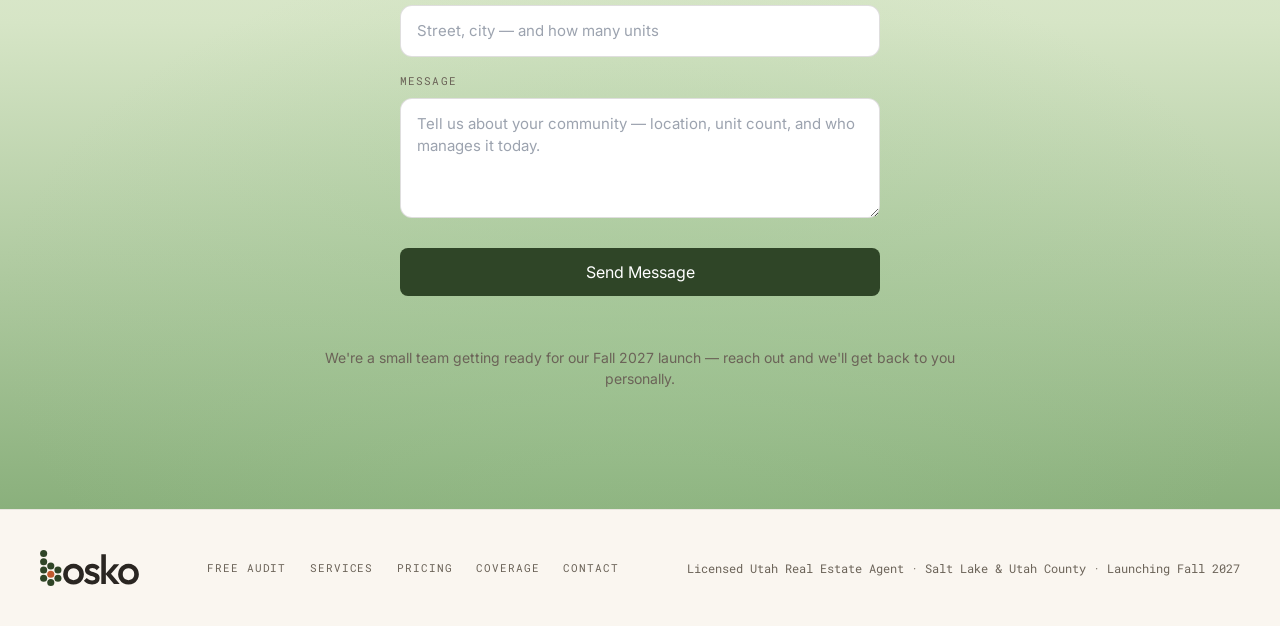
==== commit 116f404f: "Add the Bosko logo and favicons; publish the October content update Co-Authored-By: Claude Opus 5.5 " ====
--- a/index.html
+++ b/index.html
@@ -1,1008 +1,1059 @@
-<!doctype html>
-<html lang="en">
-<head>
-<meta charset="UTF-8">
-<meta name="viewport" content="width=device-width, initial-scale=1.0">
-<title>Bosko Property Management — Apartment Community Management | Salt Lake &amp; Utah County</title>
-<meta name="description" content="Bosko Property Management: full-service apartment community management in Salt Lake &amp; Utah County. Leasing, on-site staffing, maintenance, and owner accounting. Launching Summer 2027.">
-<link rel="canonical" href="https://rschow1.github.io/Bosko-Website/">
-<meta name="robots" content="index, follow">
-<!-- Open Graph / social share preview -->
-<meta property="og:type" content="website">
-<meta property="og:site_name" content="Bosko Property Management">
-<meta property="og:title" content="Bosko Property Management — Apartment Community Management">
-<meta property="og:description" content="Full-service apartment community management in Salt Lake &amp; Utah County. Leasing, on-site staffing, maintenance, and owner accounting. Launching Summer 2027.">
-<meta property="og:url" content="https://rschow1.github.io/Bosko-Website/">
-<meta name="twitter:card" content="summary">
-<meta name="twitter:title" content="Bosko Property Management — Apartment Community Management">
-<meta name="twitter:description" content="Full-service apartment community management in Salt Lake &amp; Utah County. Launching Summer 2027.">
-<link rel="icon" type="image/svg+xml" href="favicon.svg">
-<link rel="apple-touch-icon" href="favicon.svg">
-<link rel="stylesheet" href="styles.css">
-<link rel="preconnect" href="https://fonts.googleapis.com">
-<link rel="preconnect" href="https://fonts.gstatic.com" crossorigin>
-<link href="https://fonts.googleapis.com/css2?family=Fraunces:ital,opsz,wght@0,9..144,300;0,9..144,400;1,9..144,300;1,9..144,400&family=Inter:wght@300;400;500;600&family=Roboto+Mono:wght@400;500&display=swap" rel="stylesheet">
-<style>
-  :root{
-    /* Brand green — primary actions, links, active states, "positive" data (savings, revenue) */
-    --color-sage:#4a6b3e;
-    --color-sage-deep:#2f4527;
-    --color-sage-deeper:#22331c;
-    --color-sage-pale:#dfe6d0;
-    /* Terracotta — reserved for cost/attention/urgency: premium pricing, "cost of self-managing", alerts */
-    --color-terracotta:#c1592f;
-    --color-obsidian:#faf6f0;
-    --color-abyss:#f4ede1;
-    --color-graphite:#f2ebdf;
-    --color-steel:#e7dcc9;
-    --color-silver:#8a8276;
-    --color-fog:#7a7d76;
-    --color-ash:#6b6358;
-    --color-cloud:#2a2622;
-    --color-pure:#2a2622;
-    --color-void:#000000;
-    --font-display:'Fraunces', 'Playfair Display', serif;
-    --font-sans:'Inter', ui-sans-serif, system-ui, -apple-system, sans-serif;
-    --font-mono:'Roboto Mono', ui-monospace, SFMono-Regular, Menlo, monospace;
-    /* Type scale — every heading/stat/label size on the page maps to one of these */
-    --fs-hero:64px;
-    --fs-h2:56px;
-    --fs-h2-sm:36px;
-    --fs-stat:32px;
-    --fs-h3:22px;
-    --fs-h3-sm:18px;
-    --fs-label:12px;
-  }
-  *{ box-sizing:border-box; }
-  html{ scroll-behavior:smooth; }
-  /* Type scale utilities — every heading/stat on the page uses one of these, nothing else */
-  /* Tracking is size-specific: tighten large display type, taper to ~0 as it shrinks
-     (Apple type discipline — big serif reads loose at 0, small text must not be crushed). */
-  .fs-hero{ font-size:var(--fs-hero); line-height:0.94; letter-spacing:-0.035em; }
-  .fs-h2{ font-size:var(--fs-h2); line-height:0.9; letter-spacing:-0.03em; }
-  .fs-h2-sm{ font-size:var(--fs-h2-sm); line-height:1.1; letter-spacing:-0.02em; }
-  .fs-stat{ font-size:var(--fs-stat); letter-spacing:-0.015em; }
-  .fs-h3{ font-size:var(--fs-h3); line-height:1.2; letter-spacing:-0.01em; }
-  .fs-h3-sm{ font-size:var(--fs-h3-sm); line-height:1.3; }
-  @media (max-width:900px){
-    .fs-hero{ font-size:44px; }
-    .fs-h2{ font-size:38px; }
-    .fs-h2-sm{ font-size:28px; }
-    .fs-stat{ font-size:26px; }
-  }
-  body{
-    background:var(--color-obsidian);
-    color:var(--color-pure);
-    font-family:var(--font-sans);
-    margin:0;
-    -webkit-font-smoothing:antialiased;
-  }
-  .font-display{ font-family:var(--font-display); font-weight:300; }
-  .font-mono{ font-family:var(--font-mono); }
-  .tracking-label{ letter-spacing:0.182em; }
-
-  /* ---- Nav ---- */
-  .nav-glass{
-    background:rgba(250,246,240,0.8);
-    backdrop-filter:blur(24px);
-    -webkit-backdrop-filter:blur(24px);
-    border-bottom:1px solid rgba(42,38,34,0.08);
-  }
-  .btn-ghost{
-    background:transparent;
-    border:1px solid rgba(42,38,34,0.35);
-    color:var(--color-pure);
-    border-radius:8px;
-    padding:12px 18px;
-    font-size:16px;
-    transition:background-color .2s ease, color .2s ease;
-  }
-  .btn-ghost:hover{ background:rgba(42,38,34,0.06); }
-  .btn-primary{
-    background:var(--color-sage-deep);
-    color:#fff;
-    border-radius:8px;
-    padding:12px 18px;
-    font-size:16px;
-    font-weight:400;
-    display:inline-flex;
-    align-items:center;
-    gap:8px;
-    transition:background-color .2s ease, transform .2s ease;
-  }
-  .btn-primary:hover{ background:var(--color-sage-deeper); }
-  .btn-card-cta{
-    display:flex;
-    align-items:center;
-    justify-content:center;
-    gap:6px;
-    width:100%;
-    background:var(--color-sage-deep);
-    color:#fff;
-    border-radius:10px;
-    padding:12px 16px;
-    font-family:var(--font-mono);
-    font-size:12px;
-    letter-spacing:0.06em;
-    text-transform:uppercase;
-    transition:background-color .2s ease;
-  }
-  .btn-card-cta:hover{ background:var(--color-sage-deeper); }
-  .nav-icon-btn{
-    background:rgba(42,38,34,0.05);
-    border:1px solid rgba(42,38,34,0.12);
-    border-radius:8px;
-    width:40px; height:40px;
-    display:flex; align-items:center; justify-content:center;
-    transition:background-color .2s ease;
-  }
-  .nav-icon-btn:hover{ background:rgba(42,38,34,0.1); }
-
-  /* ---- Hero sky ---- */
-  .hero-sky{
-    background:
-      radial-gradient(ellipse 900px 500px at 30% 15%, rgba(210,230,180,0.55), transparent 60%),
-      radial-gradient(ellipse 700px 400px at 75% 30%, rgba(190,220,170,0.45), transparent 60%),
-      radial-gradient(ellipse 1000px 600px at 50% 85%, rgba(160,200,150,0.4), transparent 65%),
-      linear-gradient(rgb(250,246,240), rgb(240,244,228) 30%, rgb(214,229,198) 60%, rgb(138,176,124) 100%);
-  }
-  .hero-cloud{
-    position:absolute;
-    background:radial-gradient(closest-side, rgba(180,212,155,0.5), rgba(180,212,155,0) 70%);
-    filter:blur(18px);
-    pointer-events:none;
-  }
-  /* Left-to-right reveal works once text sits beside the photo (lg:flex-row).
-     Below that the text column spans full width, so a uniform scrim keeps it legible
-     against busy photo content instead of only the left edge. */
-  .hero-scrim{
-    background:linear-gradient(100deg, rgba(250,246,240,0.97) 0%, rgba(250,246,240,0.9) 40%, rgba(250,246,240,0.15) 62%, rgba(250,246,240,0.05) 100%);
-  }
-  @media (max-width:1023px){
-    .hero-scrim{ background:rgba(250,246,240,0.82); }
-  }
-
-  /* ---- Eyebrow pill ---- */
-  .pill-badge{
-    display:inline-flex;
-    align-items:center;
-    background:rgba(255,255,255,0.75);
-    border:1px solid rgba(74,107,62,0.25);
-    box-shadow:0 4px 16px rgba(47,69,39,0.08);
-    border-radius:1440px;
-    padding:11px 32px;
-    font-family:var(--font-mono);
-    font-size:13px;
-    font-weight:500;
-    letter-spacing:0.1em;
-    text-transform:uppercase;
-    color:var(--color-sage);
-  }
-
-  /* ---- Laurel ---- */
-  .laurel-badge{
-    display:flex; align-items:center; gap:14px;
-    background:rgba(255,255,255,0.6);
-    border:1px solid rgba(74,107,62,0.2);
-    box-shadow:0 4px 16px rgba(47,69,39,0.06);
-    backdrop-filter:blur(10px);
-    -webkit-backdrop-filter:blur(10px);
-    border-radius:16px;
-    padding:10px 20px;
-  }
-  .laurel-text{ text-align:center; }
-  .laurel-text .name{ font-family:var(--font-display); font-weight:300; font-size:20px; color:var(--color-pure); }
-  .laurel-text .sub{ font-family:var(--font-mono); font-size:10px; letter-spacing:0.16em; text-transform:uppercase; color:var(--color-ash); margin-top:2px; }
-
-  /* ---- Category / feature cards (stay dark as accent surfaces) ---- */
-  .card-30{ border-radius:30px; }
-  .card-tile{
-    padding:32px;
-    border-radius:30px;
-    color:#fff;
-    position:relative;
-    /* clip, not hidden: hidden creates a scroll container that would hijack the
-       view() timeline of any reveal target inside (e.g. the mock panels). */
-    overflow:clip;
-  }
-  /* Two tile colors, two meanings — sage for revenue/positive outcomes, terracotta for cost/risk/urgency */
-  .tile-sage{ background:linear-gradient(160deg,#7fa088 0%, #4d6b56 45%, #263429 100%); }
-  .tile-terracotta{ background:linear-gradient(160deg,#d99a6e 0%, #b4582f 55%, #5c2c16 100%); }
-  .tile-featured{
-    box-shadow:0 0 0 2px var(--color-sage), 0 32px 64px -28px rgba(47,69,39,0.4);
-  }
-  .area-chip{
-    display:inline-block;
-    background:var(--color-graphite);
-    border:1px solid rgba(42,38,34,0.1);
-    border-radius:9999px;
-    padding:9px 18px;
-    font-family:var(--font-mono);
-    font-size:13px;
-    color:var(--color-pure);
-  }
-
-  .mono-label{
-    font-family:var(--font-mono);
-    font-size:12px;
-    letter-spacing:0.06em;
-    text-transform:uppercase;
-    color:rgba(255,255,255,0.75);
-  }
-
-  .section-gap{ margin-top:80px; }
-
-  .mock-panel{ background:rgba(0,0,0,0.35); border:1px solid rgba(255,255,255,0.08); border-radius:16px; }
-
-  /* ---- Guarantees ledger (deliberately not a card grid — breaks the section-template repetition) ---- */
-  .guarantee-row{
-    display:flex;
-    align-items:flex-start;
-    gap:16px;
-    padding:28px;
-    border-bottom:1px solid rgba(42,38,34,0.08);
-  }
-  .guarantee-row:last-child{ border-bottom:none; }
-  @media (min-width:640px){
-    .guarantee-col-first{ border-right:1px solid rgba(42,38,34,0.08); }
-  }
-
-  /* ---- Search ---- */
-  #search-panel.hidden{ display:none; }
-
-  /* ---- Contact form ---- */
-  .form-field label{
-    display:block;
-    font-family:var(--font-mono);
-    font-size:11px;
-    letter-spacing:0.1em;
-    text-transform:uppercase;
-    color:var(--color-ash);
-    margin-bottom:8px;
-  }
-  .form-field input, .form-field textarea{
-    width:100%;
-    background:#fff;
-    border:1px solid rgba(42,38,34,0.15);
-    border-radius:12px;
-    padding:14px 16px;
-    font-family:var(--font-sans);
-    font-size:15px;
-    color:var(--color-pure);
-    outline:none;
-    resize:vertical;
-    transition:border-color .2s ease;
-  }
-  .form-field input:focus, .form-field textarea:focus{ border-color:var(--color-sage-deep); }
-
-  /* ====================================================================
-     SCROLL ANIMATIONS (additive, progressive-enhancement).
-     The hide state is keyed to .reveal-ready, which is set synchronously in
-     the head only when motion is allowed — so no-JS and reduced-motion get the
-     site exactly as before, with nothing hidden and nothing to animate.
-     Only transform + opacity animate (GPU-cheap). Reversible: delete this
-     block, the head guard script, and the scroll-fx script at the bottom.
-     ==================================================================== */
-  :root{ --rv-ease:cubic-bezier(.22,1,.36,1); }
-  /* Reveal targets: a reduced, deliberate set (not every element on the page),
-     and each TYPE gets its own entrance so the motion is varied rather than one
-     uniform fade. Base = hidden + transition; the per-type entrances follow. */
-  .reveal-ready :is(
-    section h2,
-    #hero .space-y-4 > div,
-    .card-tile,
-    .guarantees-ledger,
-    #banner .card-30,
-    #banner .text-left
-  ){
-    opacity:0;
-    transition:opacity .85s var(--rv-ease), transform .85s var(--rv-ease), clip-path .85s var(--rv-ease);
-    transition-delay:var(--rv-d, 0ms);
-    will-change:opacity, transform;
-  }
-  /* Per-type entrances (the variety), kept gentle */
-  .reveal-ready section h2             { transform:translateY(10px); }              /* headings: fade up */
-  .reveal-ready #hero .space-y-4 > div { transform:translateX(-12px); }             /* hero rows: slide from left */
-  .reveal-ready .card-tile             { transform:translateY(7px) scale(.985); }   /* cards: rise + scale */
-  .reveal-ready #banner .text-left     { transform:translateX(12px); }              /* banner text: slide from right */
-  .reveal-ready #banner .card-30       { transform:scale(1.04); }                   /* banner photo: gentle zoom settle */
-  .reveal-ready .guarantees-ledger     { clip-path:inset(0 0 100% 0); }             /* ledger: wipe down, one block */
-
-  /* Revealed: settle each back to rest */
-  .reveal-ready :is(section h2, #hero .space-y-4 > div, .card-tile, #banner .text-left, #banner .card-30).rv-in{ opacity:1; transform:none; }
-  .reveal-ready #guarantees .guarantees-ledger.rv-in{ opacity:1; transform:none; clip-path:inset(0 0 0 0); }
-
-  /* ---- Hover micro-interactions (pointer devices only) ----
-     Cards and chips reveal via transform too, so their transition is re-declared
-     (snappier) and the :hover selector is made specific enough to beat the
-     .rv-in transform:none. All movement is transform/opacity; nothing shifts layout. */
-  /* Hover is enabled by html.can-hover, which the scroll-fx script adds the
-     instant a real mouse moves (mousemove never fires from touch). This beats a
-     capability media query: a touchscreen laptop reports its primary pointer as
-     touch, so (hover:hover)/(pointer:fine) — and often any-hover too — hide the
-     mouse's hover effects entirely. Reacting to an actual mouse is reliable on
-     hybrids, plain desktops, and stays correctly off for touch-only.
-     Scoped to the buttons only (cards and chips reveal on scroll but do not
-     react to hover). */
-  .can-hover .btn-primary, .can-hover .btn-ghost, .can-hover .btn-card-cta{ transition:background-color .25s ease, transform .3s var(--rv-ease), box-shadow .3s ease; }
-  .can-hover .btn-primary:hover, .can-hover .btn-card-cta:hover{ transform:translateY(-3px) scale(1.05); box-shadow:0 18px 32px -12px rgba(47,69,39,0.5); }
-  .can-hover .btn-ghost:hover{ transform:translateY(-3px) scale(1.05); }
-  .can-hover .btn-primary svg, .can-hover .btn-card-cta svg{ transition:transform .32s var(--rv-ease); }
-  .can-hover .btn-primary:hover svg, .can-hover .btn-card-cta:hover svg{ transform:translateX(5px); }
-
-  /* Press feedback — the interface confirming it heard the press. Instant, on :active.
-     The .can-hover rule matches the hover selector's specificity but is declared later,
-     so a button pressed while hovered still dips instead of staying lifted. */
-  .btn-primary:active, .btn-ghost:active, .btn-card-cta:active, .nav-icon-btn:active{ transform:scale(0.96); }
-  .can-hover .btn-primary:active, .can-hover .btn-ghost:active, .can-hover .btn-card-cta:active{ transform:translateY(-1px) scale(0.96); }
-
-  /* Keyboard focus — a visible ring on every interactive control (previously none,
-     so keyboard/switch users had no focus indicator). Mouse clicks don't trigger it. */
-  a:focus-visible, button:focus-visible, summary:focus-visible,
-  .btn-primary:focus-visible, .btn-ghost:focus-visible, .btn-card-cta:focus-visible, .nav-icon-btn:focus-visible,
-  input:focus-visible, textarea:focus-visible{ outline:2px solid var(--color-sage-deep); outline-offset:2px; }
-
-  /* Thin scroll-progress bar, sage, above the fixed nav. */
-  #scroll-progress{
-    position:fixed; top:0; left:0; height:2px; width:100%;
-    transform:scaleX(0); transform-origin:0 50%;
-    background:var(--color-sage); z-index:60;
-    transition:transform .08s linear; pointer-events:none;
-  }
-  /* The nav earns a little depth once you scroll past the hero. */
-  header.scrolled .nav-glass{ box-shadow:0 10px 34px -16px rgba(47,69,39,0.28); }
-  .nav-glass{ transition:box-shadow .3s ease; }
-
-  @media (prefers-reduced-motion: reduce){ #scroll-progress{ display:none; } }
-</style>
-<script>/* set the hide state before first paint; skip it entirely for reduced motion */
-if(!matchMedia('(prefers-reduced-motion: reduce)').matches){document.documentElement.classList.add('reveal-ready');}</script>
-</head>
-<body class="antialiased">
-
-<!-- ================= NAV ================= -->
-<header class="fixed top-0 left-0 right-0 z-50">
-  <div class="nav-glass">
-    <div class="max-w-[1200px] mx-auto flex items-center justify-between px-6 md:px-8 py-4">
-      <a href="#" class="flex items-center gap-2">
-        <svg width="28" height="28" viewBox="0 0 28 28" fill="none" xmlns="http://www.w3.org/2000/svg">
-          <path d="M14 2C17 6 19 11 19 15.5C19 19 16.8 21.5 14 23C11.2 21.5 9 19 9 15.5C9 11 11 6 14 2Z" stroke="var(--color-pure)" stroke-width="1.4" fill="none"/>
-          <circle cx="14" cy="13.5" r="2" stroke="var(--color-pure)" stroke-width="1.4"/>
-          <path d="M10 19.5L6.5 24" stroke="var(--color-pure)" stroke-width="1.4" stroke-linecap="round"/>
-          <path d="M18 19.5L21.5 24" stroke="var(--color-pure)" stroke-width="1.4" stroke-linecap="round"/>
-        </svg>
-        <span class="font-mono text-[12px] tracking-[0.15em] uppercase text-[var(--color-pure)]/90 hidden sm:inline">Bosko PM</span>
-      </a>
-
-      <nav class="hidden md:flex items-center gap-8 font-sans text-[16px] font-medium text-[var(--color-ash)]">
-        <a href="#services" class="hover:text-[var(--color-pure)] transition-colors">Services</a>
-        <a href="#pricing" class="hover:text-[var(--color-pure)] transition-colors">Pricing</a>
-        <a href="#areas" class="hover:text-[var(--color-pure)] transition-colors">Coverage</a>
-        <a href="#contact" class="hover:text-[var(--color-pure)] transition-colors">Contact</a>
-      </nav>
-
-      <div class="flex items-center gap-3">
-        <button id="search-toggle" type="button" class="nav-icon-btn" aria-label="Search">
-          <svg width="17" height="17" viewBox="0 0 18 18" fill="none"><circle cx="8" cy="8" r="5.5" stroke="var(--color-pure)" stroke-width="1.4"/><path d="M12.5 12.5L16.5 16.5" stroke="var(--color-pure)" stroke-width="1.4" stroke-linecap="round"/></svg>
-        </button>
-        <a href="#" class="nav-icon-btn md:hidden" aria-label="Menu">
-          <svg width="18" height="18" viewBox="0 0 18 18" fill="none"><path d="M2 5H16M2 9H16M2 13H16" stroke="var(--color-pure)" stroke-width="1.4" stroke-linecap="round"/></svg>
-        </a>
-        <a href="#contact" class="btn-primary">
-          <span class="font-mono text-[12px] tracking-[0.08em] uppercase">Contact</span>
-          <svg width="14" height="14" viewBox="0 0 14 14" fill="none"><path d="M2 7H12M12 7L7.5 2.5M12 7L7.5 11.5" stroke="#fff" stroke-width="1.4" stroke-linecap="round" stroke-linejoin="round"/></svg>
-        </a>
-      </div>
-    </div>
-
-    <div id="search-panel" class="hidden" style="border-top:1px solid rgba(42,38,34,0.08);">
-      <div class="max-w-[640px] mx-auto px-6 md:px-8 py-5">
-        <div class="flex items-center gap-3 rounded-full px-5 py-3" style="background:#fff; border:1px solid rgba(42,38,34,0.12);">
-          <svg width="16" height="16" viewBox="0 0 18 18" fill="none" class="shrink-0"><circle cx="8" cy="8" r="5.5" stroke="var(--color-ash)" stroke-width="1.4"/><path d="M12.5 12.5L16.5 16.5" stroke="var(--color-ash)" stroke-width="1.4" stroke-linecap="round"/></svg>
-          <input id="search-input" type="text" placeholder="Search services, pricing, coverage&hellip;" autocomplete="off" class="flex-1 bg-transparent outline-none text-[15px]" style="color:var(--color-pure);">
-        </div>
-        <div id="search-results" class="mt-2"></div>
-      </div>
-    </div>
-  </div>
-</header>
-
-<!-- ================= HERO ================= -->
-<section id="hero" class="relative overflow-hidden min-h-[680px] flex items-center">
-  <img src="https://images.unsplash.com/photo-1545324418-cc1a3fa10c00?w=1800&q=80&auto=format&fit=crop" alt="A modern low-rise apartment community" class="absolute inset-0 w-full h-full object-cover" style="object-position:50% 50%; transform:scale(1.1);">
-  <div class="absolute inset-0 hero-scrim"></div>
-
-  <div class="relative z-10 max-w-[1200px] mx-auto px-6 md:px-8 pt-32 pb-14 w-full flex flex-col lg:flex-row items-center gap-12 lg:gap-16">
-    <div class="flex-1 text-center lg:text-left">
-      <span class="pill-badge mb-8">Salt Lake &amp; Utah County</span>
-
-      <h1 class="fs-hero font-display italic-first" style="margin:20px 0 0;">
-        <em style="font-style:italic;">Care</em> for your community.
-      </h1>
-
-      <p class="mt-6 text-[18px] font-medium text-[var(--color-pure)] max-w-[460px] mx-auto lg:mx-0">Bosko is a full-service manager for apartment communities.</p>
-      <p class="mt-3 text-[17px] text-[var(--color-cloud)]/80 max-w-[460px] mx-auto lg:mx-0 leading-[1.55]">
-        Leasing, on-site staffing, maintenance, income collection, and owner accounting &mdash; one accountable team for your building, backed by software that never drops a detail.
-      </p>
-
-      <div class="mt-8 flex flex-wrap items-center justify-center lg:justify-start gap-4">
-        <a href="#contact" class="btn-primary">
-          <span>Request a Proposal</span>
-          <svg width="16" height="16" viewBox="0 0 16 16" fill="none"><path d="M2 8H14M14 8L9 3M14 8L9 13" stroke="#fff" stroke-width="1.5" stroke-linecap="round" stroke-linejoin="round"/></svg>
-        </a>
-        <a href="#services" class="btn-ghost">
-          <span>How We Work</span>
-        </a>
-      </div>
-
-      <div class="mt-10 flex flex-col items-center lg:items-start gap-3">
-        <div class="laurel-badge">
-          <svg width="20" height="34" viewBox="0 0 20 34" fill="none"><path d="M18 2C10 6 8 16 10 32" stroke="var(--color-sage-deep)" stroke-width="1.2"/><ellipse cx="12" cy="8" rx="4" ry="1.6" fill="var(--color-sage-deep)" opacity="0.9" transform="rotate(30 12 8)"/><ellipse cx="9.5" cy="14" rx="4" ry="1.6" fill="var(--color-sage-deep)" opacity="0.9" transform="rotate(20 9.5 14)"/><ellipse cx="8.5" cy="20" rx="4" ry="1.6" fill="var(--color-sage-deep)" opacity="0.9" transform="rotate(12 8.5 20)"/><ellipse cx="9" cy="26" rx="4" ry="1.6" fill="var(--color-sage-deep)" opacity="0.9" transform="rotate(6 9 26)"/></svg>
-          <div class="laurel-text"><div class="name">Licensed</div><div class="sub">Utah Real Estate Agent</div></div>
-          <svg width="20" height="34" viewBox="0 0 20 34" fill="none" style="transform:scaleX(-1)"><path d="M18 2C10 6 8 16 10 32" stroke="var(--color-sage-deep)" stroke-width="1.2"/><ellipse cx="12" cy="8" rx="4" ry="1.6" fill="var(--color-sage-deep)" opacity="0.9" transform="rotate(30 12 8)"/><ellipse cx="9.5" cy="14" rx="4" ry="1.6" fill="var(--color-sage-deep)" opacity="0.9" transform="rotate(20 9.5 14)"/><ellipse cx="8.5" cy="20" rx="4" ry="1.6" fill="var(--color-sage-deep)" opacity="0.9" transform="rotate(12 8.5 20)"/><ellipse cx="9" cy="26" rx="4" ry="1.6" fill="var(--color-sage-deep)" opacity="0.9" transform="rotate(6 9 26)"/></svg>
-        </div>
-        <p class="font-mono text-[11px] tracking-[0.12em] uppercase text-[var(--color-ash)]">Launching Summer 2027 &middot; Salt Lake &amp; Utah County</p>
-      </div>
-    </div>
-
-    <div class="flex-1 w-full max-w-[380px] mx-auto lg:mx-0 lg:ml-auto">
-      <div style="background:rgba(255,255,255,0.92); backdrop-filter:blur(12px); -webkit-backdrop-filter:blur(12px); border-radius:22px; padding:28px; box-shadow:0 30px 60px -20px rgba(20,26,16,0.4);">
-        <div class="mono-label" style="color:var(--color-ash);">Working with Bosko</div>
-        <div class="mt-5 space-y-4">
-          <div class="flex items-start gap-3">
-            <div class="w-8 h-8 shrink-0 rounded-full flex items-center justify-center" style="background:var(--color-sage-pale);"><svg width="14" height="14" viewBox="0 0 16 16" fill="none"><path d="M5.5 8L7 9.5L10.5 6" stroke="var(--color-sage-deep)" stroke-width="1.4" stroke-linecap="round" stroke-linejoin="round"/><circle cx="8" cy="8" r="6" stroke="var(--color-sage-deep)" stroke-width="1.3"/></svg></div>
-            <div><div class="text-[14px] font-medium" style="color:var(--color-pure);">Simple, transparent pricing</div><p class="text-[12px] mt-0.5" style="color:var(--color-ash);">Spelled out in one agreement. No markups, no junk fees.</p></div>
-          </div>
-          <div class="flex items-start gap-3">
-            <div class="w-8 h-8 shrink-0 rounded-full flex items-center justify-center" style="background:var(--color-sage-pale);"><svg width="14" height="14" viewBox="0 0 16 16" fill="none"><circle cx="8" cy="5.5" r="2.5" stroke="var(--color-sage-deep)" stroke-width="1.3"/><path d="M3.5 13C3.5 10.5 5.5 9 8 9C10.5 9 12.5 10.5 12.5 13" stroke="var(--color-sage-deep)" stroke-width="1.3" stroke-linecap="round"/></svg></div>
-            <div><div class="text-[14px] font-medium" style="color:var(--color-pure);">On-site team, employed by us</div><p class="text-[12px] mt-0.5" style="color:var(--color-ash);">Your manager &amp; maintenance tech, included in the service.</p></div>
-          </div>
-          <div class="flex items-start gap-3">
-            <div class="w-8 h-8 shrink-0 rounded-full flex items-center justify-center" style="background:var(--color-sage-pale);"><svg width="14" height="14" viewBox="0 0 16 16" fill="none"><rect x="3" y="2.5" width="10" height="11" rx="1.5" stroke="var(--color-sage-deep)" stroke-width="1.3"/><path d="M5.5 6H10.5M5.5 9H10.5M5.5 11.5H8.5" stroke="var(--color-sage-deep)" stroke-width="1.2" stroke-linecap="round"/></svg></div>
-            <div><div class="text-[14px] font-medium" style="color:var(--color-pure);">Owner accounting, monthly</div><p class="text-[12px] mt-0.5" style="color:var(--color-ash);">Clear statements and portal access, same day every month.</p></div>
-          </div>
-        </div>
-        <a href="#contact" class="btn-card-cta mt-6">
-          <span>Request a proposal</span>
-          <svg width="12" height="12" viewBox="0 0 14 14" fill="none"><path d="M2 7H12M12 7L7.5 2.5M12 7L7.5 11.5" stroke="#fff" stroke-width="1.4" stroke-linecap="round" stroke-linejoin="round"/></svg>
-        </a>
-      </div>
-    </div>
-  </div>
-</section>
-
-<!-- ================= PRICING ================= -->
-<section id="pricing" class="section-gap px-6 md:px-8" style="margin-top:140px; scroll-margin-top:100px;">
-  <div class="max-w-[1200px] mx-auto text-center">
-    <h2 class="font-display fs-h2">
-      Pricing that fits your building
-    </h2>
-    <p class="mt-6 text-[18px] font-medium text-[var(--color-pure)]">One agreement per community. No consumer tiers.</p>
-    <p class="mt-2 text-[18px] font-light text-[var(--color-ash)] max-w-[640px] mx-auto leading-[1.5]">
-      Your pricing is built around your building and spelled out in one agreement, in plain language, before you sign. The management fee scales with the size of your community &mdash; larger communities pay a lower percentage.
-    </p>
-
-    <div class="grid md:grid-cols-3 gap-4 mt-16 text-left">
-
-      <div class="card-tile tile-sage">
-        <span class="mono-label">No junk fees</span>
-        <h3 class="font-display fs-h3 mt-4"><em style="font-style:italic;">No</em> markups, no surprises</h3>
-        <p class="mt-3 text-[15px] text-white/80 leading-[1.5]">No markups on maintenance or vendor work, and no junk fees hiding in the statement &mdash; what the property pays is what the work costs.</p>
-      </div>
-
-      <div class="card-tile tile-sage">
-        <span class="mono-label">Scales with size</span>
-        <h3 class="font-display fs-h3 mt-4"><em style="font-style:italic;">Priced</em> to your community</h3>
-        <p class="mt-3 text-[15px] text-white/80 leading-[1.5]">The management fee reflects your building's size &mdash; larger communities pay a lower percentage. Your on-site team is employed by us and included as part of the service.</p>
-      </div>
-
-      <div class="card-tile tile-terracotta">
-        <span class="mono-label">In writing</span>
-        <h3 class="font-display fs-h3 mt-4"><em style="font-style:italic;">Everything</em> in the agreement</h3>
-        <p class="mt-3 text-[15px] text-white/80 leading-[1.5]">Every fee &mdash; management, on-site staffing, leasing, and capital-project work &mdash; is spelled out in the management agreement in plain language before you sign.</p>
-      </div>
-
-    </div>
-
-    <div class="mt-12 flex flex-col items-center gap-3">
-      <a href="#contact" class="btn-primary">
-        <span>Request a Proposal</span>
-        <svg width="16" height="16" viewBox="0 0 16 16" fill="none"><path d="M2 8H14M14 8L9 3M14 8L9 13" stroke="#fff" stroke-width="1.5" stroke-linecap="round" stroke-linejoin="round"/></svg>
-      </a>
-    </div>
-  </div>
-</section>
-
-<!-- ================= GUARANTEES ================= -->
-<section id="guarantees" class="section-gap px-6 md:px-8" style="margin-top:96px; scroll-margin-top:100px;">
-  <div class="max-w-[1200px] mx-auto text-center">
-    <h2 class="font-display fs-h2-sm">What every owner can count on</h2>
-
-    <div class="guarantees-ledger mt-14 text-left rounded-[24px]" style="overflow:clip; border:1px solid rgba(42,38,34,0.1); background:var(--color-graphite);">
-      <div class="grid sm:grid-cols-2">
-        <div class="guarantee-col guarantee-col-first">
-
-          <div class="guarantee-row">
-            <div class="w-10 h-10 shrink-0 rounded-full flex items-center justify-center" style="background:var(--color-sage-pale);">
-              <svg width="16" height="16" viewBox="0 0 16 16" fill="none"><path d="M3 3H8L14 9L9 14L3 8V3Z" stroke="var(--color-sage-deep)" stroke-width="1.3" stroke-linejoin="round"/><circle cx="6" cy="6" r="1" fill="var(--color-sage-deep)"/></svg>
-            </div>
-            <div>
-              <h3 class="fs-h3-sm font-medium">No Hidden Fees</h3>
-              <p class="mt-1.5 text-[14px] text-[var(--color-ash)] leading-[1.5]">Every fee is written into your agreement in plain language. What you sign is what you pay.</p>
-            </div>
-          </div>
-
-          <div class="guarantee-row">
-            <div class="w-10 h-10 shrink-0 rounded-full flex items-center justify-center" style="background:var(--color-sage-pale);">
-              <svg width="16" height="16" viewBox="0 0 16 16" fill="none"><path d="M8 2L13 4V8C13 11 10.5 13 8 14C5.5 13 3 11 3 8V4L8 2Z" stroke="var(--color-sage-deep)" stroke-width="1.3" stroke-linejoin="round"/><path d="M5.5 8L7 9.5L10.5 6" stroke="var(--color-sage-deep)" stroke-width="1.3" stroke-linecap="round" stroke-linejoin="round"/></svg>
-            </div>
-            <div>
-              <h3 class="fs-h3-sm font-medium">On-Site Team, Employed by Us</h3>
-              <p class="mt-1.5 text-[14px] text-[var(--color-ash)] leading-[1.5]">Your on-site manager and maintenance tech are our W-2 employees, held to our standards and included as part of your management service.</p>
-            </div>
-          </div>
-
-          <div class="guarantee-row">
-            <div class="w-10 h-10 shrink-0 rounded-full flex items-center justify-center" style="background:var(--color-sage-pale);">
-              <svg width="16" height="16" viewBox="0 0 16 16" fill="none"><rect x="3" y="2" width="10" height="12" rx="1.5" stroke="var(--color-sage-deep)" stroke-width="1.3"/><path d="M5.5 6H10.5M5.5 9H10.5M5.5 12H8.5" stroke="var(--color-sage-deep)" stroke-width="1.2" stroke-linecap="round"/></svg>
-            </div>
-            <div>
-              <h3 class="fs-h3-sm font-medium">Documented Screening</h3>
-              <p class="mt-1.5 text-[14px] text-[var(--color-ash)] leading-[1.5]">The same income, credit, and rental-history criteria applied to every applicant &mdash; no exceptions.</p>
-            </div>
-          </div>
-
-          <div class="guarantee-row">
-            <div class="w-10 h-10 shrink-0 rounded-full flex items-center justify-center" style="background:var(--color-sage-pale);">
-              <svg width="16" height="16" viewBox="0 0 16 16" fill="none"><circle cx="8" cy="8" r="6" stroke="var(--color-sage-deep)" stroke-width="1.3"/><path d="M8 4.5V8L10.5 9.5" stroke="var(--color-sage-deep)" stroke-width="1.3" stroke-linecap="round"/></svg>
-            </div>
-            <div>
-              <h3 class="fs-h3-sm font-medium">Fast Maintenance Response</h3>
-              <p class="mt-1.5 text-[14px] text-[var(--color-ash)] leading-[1.5]">Emergencies contacted within 1 hour. Every request triaged the moment it comes in.</p>
-            </div>
-          </div>
-
-        </div>
-        <div class="guarantee-col">
-
-          <div class="guarantee-row">
-            <div class="w-10 h-10 shrink-0 rounded-full flex items-center justify-center" style="background:var(--color-sage-pale);">
-              <svg width="16" height="16" viewBox="0 0 16 16" fill="none"><path d="M3 13V3" stroke="var(--color-sage-deep)" stroke-width="1.3" stroke-linecap="round"/><path d="M3 13H13" stroke="var(--color-sage-deep)" stroke-width="1.3" stroke-linecap="round"/><rect x="5" y="8" width="2" height="5" fill="var(--color-sage-deep)"/><rect x="8" y="5" width="2" height="8" fill="var(--color-sage-deep)"/><rect x="11" y="9" width="2" height="4" fill="var(--color-sage-deep)"/></svg>
-            </div>
-            <div>
-              <h3 class="fs-h3-sm font-medium">Monthly Owner Statements</h3>
-              <p class="mt-1.5 text-[14px] text-[var(--color-ash)] leading-[1.5]">A statement lands the same day every month, with photos on any repair over $150.</p>
-            </div>
-          </div>
-
-          <div class="guarantee-row">
-            <div class="w-10 h-10 shrink-0 rounded-full flex items-center justify-center" style="background:var(--color-sage-pale);">
-              <svg width="16" height="16" viewBox="0 0 16 16" fill="none"><rect x="2.5" y="3" width="11" height="10" rx="1.5" stroke="var(--color-sage-deep)" stroke-width="1.3"/><path d="M2.5 6H13.5" stroke="var(--color-sage-deep)" stroke-width="1.3"/><path d="M5.5 9.5L7 11L10.5 7.5" stroke="var(--color-sage-deep)" stroke-width="1.3" stroke-linecap="round" stroke-linejoin="round"/></svg>
-            </div>
-            <div>
-              <h3 class="fs-h3-sm font-medium">On-Time Rent Collection</h3>
-              <p class="mt-1.5 text-[14px] text-[var(--color-ash)] leading-[1.5]">Online payment by default, automated reminders, and a real person following up if rent goes unpaid.</p>
-            </div>
-          </div>
-
-          <div class="guarantee-row">
-            <div class="w-10 h-10 shrink-0 rounded-full flex items-center justify-center" style="background:var(--color-sage-pale);">
-              <svg width="16" height="16" viewBox="0 0 16 16" fill="none"><path d="M8 2C5 4 4 8 5 13" stroke="var(--color-sage-deep)" stroke-width="1.2"/><ellipse cx="6" cy="6" rx="2.2" ry="0.9" fill="var(--color-sage-deep)" opacity="0.85" transform="rotate(20 6 6)"/><ellipse cx="5" cy="9" rx="2.2" ry="0.9" fill="var(--color-sage-deep)" opacity="0.85" transform="rotate(10 5 9)"/></svg>
-            </div>
-            <div>
-              <h3 class="fs-h3-sm font-medium">Licensed &amp; Compliant</h3>
-              <p class="mt-1.5 text-[14px] text-[var(--color-ash)] leading-[1.5]">Managed by a licensed Utah real estate agent, with a process built to reduce Fair Housing risk.</p>
-            </div>
-          </div>
-
-          <div class="guarantee-row">
-            <div class="w-10 h-10 shrink-0 rounded-full flex items-center justify-center" style="background:var(--color-sage-pale);">
-              <svg width="16" height="16" viewBox="0 0 16 16" fill="none"><path d="M4 3H12C12.6 3 13 3.4 13 4V10C13 10.6 12.6 11 12 11H8L5 13.5V11H4C3.4 11 3 10.6 3 10V4C3 3.4 3.4 3 4 3Z" stroke="var(--color-sage-deep)" stroke-width="1.3" stroke-linejoin="round"/></svg>
-            </div>
-            <div>
-              <h3 class="fs-h3-sm font-medium">A Team That Answers</h3>
-              <p class="mt-1.5 text-[14px] text-[var(--color-ash)] leading-[1.5]">We&rsquo;re a small, dedicated team &mdash; reach out and you&rsquo;ll get a personal reply, not a ticket number.</p>
-            </div>
-          </div>
-
-        </div>
-      </div>
-    </div>
-  </div>
-</section>
-
-<!-- ================= FOR OWNERS ================= -->
-<section id="services" class="section-gap px-6 md:px-8" style="margin-top:140px; scroll-margin-top:100px;">
-  <div class="max-w-[1200px] mx-auto text-center">
-    <h2 class="font-display fs-h2">
-      Full-service management
-    </h2>
-    <p class="mt-6 text-[18px] font-medium text-[var(--color-pure)]">One team, every part of running your building.</p>
-    <p class="mt-2 text-[18px] font-light text-[var(--color-ash)] max-w-[640px] mx-auto leading-[1.5]">
-      From leasing every unit to closing the books each month &mdash; plus on-site staffing and capital-project management &mdash; handled by people who answer the phone, backed by software that never drops a detail.
-    </p>
-
-    <div class="grid md:grid-cols-2 gap-4 mt-16 text-left">
-
-      <!-- Leasing & screening -->
-      <div class="card-tile tile-sage">
-        <h3 class="font-display fs-h3 text-center"><em style="font-style:italic;">Fill</em> units with the right residents</h3>
-        <p class="mt-4 text-[16px] text-white/80 text-center leading-[1.5]">Your on-site team leases every unit, and every applicant is screened against the same documented criteria &mdash; no exceptions, no guesswork, no Fair Housing risk.</p>
-        <div class="mock-panel mt-8 p-5">
-          <span class="mono-label">Screening Criteria</span>
-          <div class="mt-4 space-y-3 text-[14px]">
-            <div class="flex justify-between"><span class="text-white/60">Income</span><span>3&times; monthly rent, minimum</span></div>
-            <div class="flex justify-between"><span class="text-white/60">Credit score</span><span>620+ (case-by-case to 600)</span></div>
-            <div class="flex justify-between"><span class="text-white/60">Rental history</span><span>No prior evictions</span></div>
-            <div class="flex justify-between"><span class="text-white/60">Applied to</span><span>Every applicant, equally</span></div>
-          </div>
-        </div>
-      </div>
-
-      <!-- Maintenance tiers -->
-      <div class="card-tile tile-terracotta">
-        <h3 class="font-display fs-h3 text-center"><em style="font-style:italic;">Respond</em> before small problems get big</h3>
-        <p class="mt-4 text-[16px] text-white/80 text-center leading-[1.5]">Every request is triaged the moment it comes in, so emergencies get handled now and routine repairs never slip through.</p>
-        <div class="mock-panel mt-8 p-5">
-          <span class="mono-label">Response Times</span>
-          <div class="mt-4 space-y-3 text-[14px]">
-            <div class="flex justify-between"><span class="text-white/60">Emergency</span><span style="color:#ff9e8a;">Within 1 hour</span></div>
-            <div class="flex justify-between"><span class="text-white/60">Urgent</span><span style="color:#ffd88a;">Acknowledged in 24 hrs</span></div>
-            <div class="flex justify-between"><span class="text-white/60">Routine</span><span style="color:#a3e0af;">Complete in 3&ndash;7 days</span></div>
-          </div>
-        </div>
-      </div>
-
-      <!-- Income collection -->
-      <div class="card-tile tile-sage">
-        <h3 class="font-display text-center fs-h3"><em style="font-style:italic;">Collect</em> every dollar the property earns</h3>
-        <p class="mt-4 text-[16px] text-white/80 text-center leading-[1.5]">Rent and other income &mdash; online payment by default, automated reminders before anything's late, and a real person following up after one week unpaid.</p>
-        <div class="mock-panel mt-8 p-5">
-          <span class="mono-label">Collection Timeline</span>
-          <div class="mt-4 space-y-3 text-[14px]">
-            <div class="flex justify-between"><span class="text-white/60">3 days before due</span><span>Automatic reminder</span></div>
-            <div class="flex justify-between"><span class="text-white/60">1st of month</span><span>Rent due, paid online</span></div>
-            <div class="flex justify-between"><span class="text-white/60">Day it's late</span><span>Automated notice</span></div>
-            <div class="flex justify-between"><span class="text-white/60">7+ days unpaid</span><span>Personal outreach</span></div>
-          </div>
-        </div>
-      </div>
-
-      <!-- Owner reporting -->
-      <div class="card-tile tile-terracotta">
-        <h3 class="font-display fs-h3 text-center"><em style="font-style:italic;">See</em> exactly where things stand</h3>
-        <p class="mt-4 text-[16px] text-white/80 text-center leading-[1.5]">A statement lands the same day every month, with photos attached to any repair over $150 &mdash; and portal access whenever you want a look.</p>
-        <div class="mock-panel mt-8 p-5">
-          <span class="mono-label">Owner Statement</span>
-          <div class="mt-4 space-y-3 text-[14px]">
-            <div class="flex justify-between"><span class="text-white/60">Rent collected</span><span>Itemized, monthly</span></div>
-            <div class="flex justify-between"><span class="text-white/60">Maintenance &amp; vendor costs</span><span>Photos over $150</span></div>
-            <div class="flex justify-between"><span class="text-white/60">Net payout</span><span>Deposited automatically</span></div>
-            <div class="flex justify-between"><span class="text-white/60">Delivered</span><span>Same day, every month</span></div>
-          </div>
-        </div>
-      </div>
-
-    </div>
-  </div>
-</section>
-
-<!-- ================= PHOTO BANNER: OWNERS ================= -->
-<section id="banner" class="section-gap px-6 md:px-8" style="margin-top:96px;">
-  <div class="max-w-[1200px] mx-auto grid md:grid-cols-2 gap-4 items-center">
-    <div class="relative overflow-hidden card-30" style="height:380px;">
-      <img src="https://images.unsplash.com/photo-1460317442991-0ec209397118?w=1200&q=80&auto=format&fit=crop" alt="An apartment community managed by Bosko" class="absolute inset-0 w-full h-full object-cover">
-    </div>
-    <div class="text-left px-2">
-      <span class="font-mono text-[12px] tracking-[0.1em] uppercase text-[var(--color-sage)]">Every community, the same standard</span>
-      <h3 class="font-display fs-h2-sm mt-3">Run like it's ours.</h3>
-      <p class="mt-4 text-[16px] text-[var(--color-ash)] leading-[1.6] max-w-[440px]">From a single building to a growing portfolio, every community gets documented screening, real inspections, an on-site team we stand behind, and monthly accounting you can trust.</p>
-    </div>
-  </div>
-</section>
-
-<!-- ================= SERVICE AREA ================= -->
-<section id="areas" class="section-gap px-6 md:px-8" style="margin-top:96px; scroll-margin-top:100px;">
-  <div class="max-w-[1200px] mx-auto text-center">
-    <span class="font-mono text-[12px] tracking-[0.1em] uppercase text-[var(--color-sage)]">Where We&rsquo;ll Be</span>
-    <h2 class="font-display fs-h2-sm mt-3">Launching across Salt Lake &amp; Utah County</h2>
-    <p class="mt-4 text-[16px] font-light text-[var(--color-ash)] max-w-[560px] mx-auto leading-[1.6]">
-      Starting Summer 2027, we&rsquo;re taking on apartment communities in cities across both counties &mdash; including:
-    </p>
-
-    <div class="mt-12 text-left max-w-[900px] mx-auto">
-      <span class="font-mono text-[11px] tracking-[0.1em] uppercase text-[var(--color-ash)]">Salt Lake County</span>
-      <div class="flex flex-wrap gap-2.5 mt-4">
-        <span class="area-chip">Salt Lake City</span>
-        <span class="area-chip">Sandy</span>
-        <span class="area-chip">Murray</span>
-        <span class="area-chip">Midvale</span>
-        <span class="area-chip">South Jordan</span>
-        <span class="area-chip">West Jordan</span>
-        <span class="area-chip">Draper</span>
-        <span class="area-chip">Cottonwood Heights</span>
-        <span class="area-chip">Holladay</span>
-        <span class="area-chip">Millcreek</span>
-        <span class="area-chip">Taylorsville</span>
-        <span class="area-chip">Riverton</span>
-        <span class="area-chip">Herriman</span>
-        <span class="area-chip">West Valley City</span>
-      </div>
-    </div>
-
-    <div class="mt-10 text-left max-w-[900px] mx-auto">
-      <span class="font-mono text-[11px] tracking-[0.1em] uppercase text-[var(--color-ash)]">Utah County</span>
-      <div class="flex flex-wrap gap-2.5 mt-4">
-        <span class="area-chip">Provo</span>
-        <span class="area-chip">Orem</span>
-        <span class="area-chip">Lehi</span>
-        <span class="area-chip">American Fork</span>
-        <span class="area-chip">Pleasant Grove</span>
-        <span class="area-chip">Spanish Fork</span>
-        <span class="area-chip">Springville</span>
-        <span class="area-chip">Saratoga Springs</span>
-        <span class="area-chip">Eagle Mountain</span>
-        <span class="area-chip">Highland</span>
-        <span class="area-chip">Lindon</span>
-        <span class="area-chip">Payson</span>
-      </div>
-    </div>
-
-    <p class="mt-10 text-[13px] text-[var(--color-ash)]">Don&rsquo;t see your city? <a href="#contact" style="color:var(--color-sage); text-decoration:underline;">Reach out</a> &mdash; we&rsquo;re still finalizing our exact launch footprint.</p>
-  </div>
-</section>
-
-<!-- ================= CONTACT ================= -->
-<section id="contact" class="relative overflow-hidden hero-sky" style="margin-top:140px; padding-top:120px; padding-bottom:120px; scroll-margin-top:60px;">
-  <div class="relative z-10 max-w-[720px] mx-auto px-6 md:px-8 text-center">
-    <h2 class="font-display fs-h2">
-      Let&rsquo;s talk
-    </h2>
-    <p class="mt-6 text-[18px] font-light text-[var(--color-pure)]/85 max-w-[560px] mx-auto leading-[1.5]">
-      Own an apartment community in Salt Lake or Utah County? Tell us about your building and we'll put together a proposal.
-    </p>
-    <form id="contact-form" class="mt-10 text-left mx-auto" style="max-width:480px;" action="https://api.web3forms.com/submit" method="POST">
-      <input type="hidden" name="access_key" value="fc6b9927-6c34-4f61-a635-2812a5750078">
-      <input type="hidden" name="subject" value="New owner inquiry — Bosko PM website">
-      <input type="checkbox" name="botcheck" style="display:none" tabindex="-1" autocomplete="off">
-
-      <div class="grid gap-4">
-        <div class="form-field">
-          <label for="cf-name">Name</label>
-          <input id="cf-name" name="name" type="text" required placeholder="Your name">
-        </div>
-        <div class="form-field">
-          <label for="cf-email">Email</label>
-          <input id="cf-email" name="email" type="email" required placeholder="you@example.com">
-        </div>
-        <div class="form-field">
-          <label for="cf-phone">Phone <span style="text-transform:none; letter-spacing:normal;">(optional)</span></label>
-          <input id="cf-phone" name="phone" type="tel" placeholder="(555) 555-5555">
-        </div>
-        <div class="form-field">
-          <label for="cf-address">Property Address &amp; Unit Count</label>
-          <input id="cf-address" name="property_address" type="text" placeholder="Street, city — and how many units">
-        </div>
-        <div class="form-field">
-          <label for="cf-message">Message</label>
-          <textarea id="cf-message" name="message" rows="4" required placeholder="Tell us about your community — location, unit count, and what you're looking for."></textarea>
-        </div>
-      </div>
-
-      <button type="submit" class="btn-primary mt-6" style="width:100%; justify-content:center;">
-        <span>Send Message</span>
-      </button>
-      <p id="cf-status" class="mt-3 text-[13px]" style="color:var(--color-ash); min-height:1.2em;"></p>
-    </form>
-    <p class="mt-6 text-[14px] text-[var(--color-ash)]">We're a small team getting ready for our Summer 2027 launch &mdash; reach out and we'll get back to you personally.</p>
-  </div>
-</section>
-
-<footer class="px-6 md:px-8 py-10" style="border-top:1px solid rgba(42,38,34,0.08);">
-  <div class="max-w-[1200px] mx-auto flex flex-wrap items-center justify-between gap-6">
-    <div class="flex items-center gap-2">
-      <svg width="22" height="22" viewBox="0 0 28 28" fill="none" xmlns="http://www.w3.org/2000/svg">
-        <path d="M14 2C17 6 19 11 19 15.5C19 19 16.8 21.5 14 23C11.2 21.5 9 19 9 15.5C9 11 11 6 14 2Z" stroke="var(--color-pure)" stroke-width="1.4" fill="none"/>
-        <circle cx="14" cy="13.5" r="2" stroke="var(--color-pure)" stroke-width="1.4"/>
-        <path d="M10 19.5L6.5 24" stroke="var(--color-pure)" stroke-width="1.4" stroke-linecap="round"/>
-        <path d="M18 19.5L21.5 24" stroke="var(--color-pure)" stroke-width="1.4" stroke-linecap="round"/>
-      </svg>
-      <span class="font-mono text-[12px] tracking-[0.15em] uppercase text-[var(--color-pure)]/80">Bosko PM</span>
-    </div>
-    <nav class="flex flex-wrap items-center gap-6 font-mono text-[11px] tracking-[0.08em] uppercase text-[var(--color-ash)]">
-      <a href="#services" class="hover:text-[var(--color-pure)] transition-colors">Services</a>
-      <a href="#pricing" class="hover:text-[var(--color-pure)] transition-colors">Pricing</a>
-      <a href="#areas" class="hover:text-[var(--color-pure)] transition-colors">Coverage</a>
-      <a href="#contact" class="hover:text-[var(--color-pure)] transition-colors">Contact</a>
-    </nav>
-    <p class="text-[12px] text-[var(--color-ash)] font-mono">Licensed Utah Real Estate Agent &middot; Salt Lake &amp; Utah County &middot; Launching Summer 2027</p>
-  </div>
-</footer>
-
-<script>
-  // ---- Search ----
-  const searchIndex = [
-    { title: "Services", snippet: "Full-service apartment management: leasing, on-site staffing, maintenance, income collection, owner accounting.", anchor: "#services" },
-    { title: "Leasing & Resident Screening", snippet: "On-site teams lease every unit; every applicant screened the same way — income, credit, rental history, no exceptions.", anchor: "#services" },
-    { title: "Maintenance Response Times", snippet: "Emergency within 1 hour, urgent acknowledged in 24 hrs, routine complete in 3–7 days.", anchor: "#services" },
-    { title: "Income Collection", snippet: "Rent and other income — online payment by default, automated reminders, personal follow-up after 7 days unpaid.", anchor: "#services" },
-    { title: "Owner Accounting & Reporting", snippet: "Monthly owner statement delivered the same day, photos attached over $150, portal access anytime.", anchor: "#services" },
-    { title: "Pricing", snippet: "One agreement per community. A management fee that scales with your building, plus on-site staffing and reporting — all spelled out in writing. Request a proposal.", anchor: "#pricing" },
-    { title: "Simple, transparent pricing", snippet: "No markups on maintenance or vendor work, no junk fees. On-site staffing is included in the service, spelled out in your agreement.", anchor: "#pricing" },
-    { title: "What You Get", snippet: "Transparent pricing, on-site team employed by us, documented screening, fast maintenance, monthly owner accounting, on-time income collection, licensed compliance, a team that answers.", anchor: "#guarantees" },
-    { title: "Coverage", snippet: "Apartment communities in cities across Salt Lake and Utah County.", anchor: "#areas" },
-    { title: "Contact", snippet: "Tell us about your community and we'll put together a proposal.", anchor: "#contact" }
-  ];
-
-  const searchToggle = document.getElementById('search-toggle');
-  const searchPanel = document.getElementById('search-panel');
-  const searchInput = document.getElementById('search-input');
-  const searchResults = document.getElementById('search-results');
-
-  function renderResults(query){
-    const q = query.trim().toLowerCase();
-    if(!q){ searchResults.innerHTML = ''; return; }
-    const matches = searchIndex.filter(item => (item.title + ' ' + item.snippet).toLowerCase().includes(q));
-    if(matches.length === 0){
-      searchResults.innerHTML = '<div class="px-4 py-3 text-[13px]" style="color:var(--color-ash)">No matches — try &ldquo;pricing&rdquo;, &ldquo;deposit&rdquo;, or &ldquo;maintenance&rdquo;.</div>';
-      return;
-    }
-    searchResults.innerHTML = matches.map(item =>
-      '<a href="' + item.anchor + '" class="block rounded-lg px-4 py-3 transition-colors" style="color:inherit;">' +
-        '<div class="text-[14px] font-medium" style="color:var(--color-pure)">' + item.title + '</div>' +
-        '<div class="text-[12px] mt-0.5" style="color:var(--color-ash)">' + item.snippet + '</div>' +
-      '</a>'
-    ).join('');
-    searchResults.querySelectorAll('a').forEach(a => {
-      a.addEventListener('mouseenter', () => { a.style.background = 'rgba(42,38,34,0.05)'; });
-      a.addEventListener('mouseleave', () => { a.style.background = 'transparent'; });
-    });
-  }
-
-  function openSearch(){
-    searchPanel.classList.remove('hidden');
-    searchInput.focus();
-  }
-  function closeSearch(){
-    searchPanel.classList.add('hidden');
-    searchInput.value = '';
-    searchResults.innerHTML = '';
-  }
-
-  searchToggle.addEventListener('click', () => {
-    if(searchPanel.classList.contains('hidden')){ openSearch(); } else { closeSearch(); }
-  });
-  searchInput.addEventListener('input', () => renderResults(searchInput.value));
-  searchResults.addEventListener('click', (e) => {
-    if(e.target.closest('a')){ closeSearch(); }
-  });
-  document.addEventListener('click', (e) => {
-    if(!searchPanel.contains(e.target) && !searchToggle.contains(e.target)){ closeSearch(); }
-  });
-  document.addEventListener('keydown', (e) => {
-    if(e.key === 'Escape'){ closeSearch(); }
-  });
-
-  // ---- Contact form ----
-  const contactForm = document.getElementById('contact-form');
-  const cfStatus = document.getElementById('cf-status');
-
-  contactForm.addEventListener('submit', async (e) => {
-    e.preventDefault();
-    const submitBtn = contactForm.querySelector('button[type="submit"]');
-    submitBtn.disabled = true;
-    cfStatus.textContent = 'Sending…';
-    cfStatus.style.color = 'var(--color-ash)';
-    try {
-      const res = await fetch(contactForm.action, {
-        method: 'POST',
-        headers: { 'Accept': 'application/json' },
-        body: new FormData(contactForm)
-      });
-      const data = await res.json();
-      if (data.success) {
-        cfStatus.textContent = 'Thanks — we’ll get back to you personally.';
-        cfStatus.style.color = '#2f6b43';
-        contactForm.reset();
-      } else {
-        throw new Error(data.message || 'Submission failed');
-      }
-    } catch (err) {
-      cfStatus.textContent = 'Something went wrong — email us directly at schowy05@gmail.com instead.';
-      cfStatus.style.color = 'var(--color-terracotta)';
-    } finally {
-      submitBtn.disabled = false;
-    }
-  });
-</script>
-
-<script>
-  /* ---- Scroll animations (additive; independent of the app JS above) ---- */
-  (function(){
-    if (matchMedia('(prefers-reduced-motion: reduce)').matches) return; // honor the OS setting
-
-    // Enable hover effects only once a real mouse is in use. mousemove never
-    // fires from touch, so this arms hover on desktops and touchscreen laptops
-    // alike, and correctly stays off for touch-only devices (no sticky :hover).
-    function armHover(){ document.documentElement.classList.add('can-hover'); }
-    addEventListener('mousemove', armHover, { once: true, passive: true });
-    addEventListener('pointerdown', function(e){ if (e.pointerType === 'mouse') armHover(); }, { passive: true });
-
-    var REVEAL = 'section h2, #hero .space-y-4 > div, .card-tile, .guarantees-ledger, #banner .card-30, #banner .text-left';
-
-    // Staggered cascades: each item in a group is delayed by its position among
-    // its matching siblings, so a grid or a list arrives like a drawer opening.
-    function stagger(sel, step){
-      document.querySelectorAll(sel).forEach(function(el){
-        var i = 0, n = el;
-        while ((n = n.previousElementSibling)) { if (n.matches && n.matches(sel)) i++; }
-        el.style.setProperty('--rv-d', (i * step) + 'ms');
-      });
-    }
-    stagger('#pricing .card-tile', 60);
-    stagger('#hero .space-y-4 > div', 70);
-
-    var allTargets = Array.prototype.slice.call(document.querySelectorAll(REVEAL));
-
-    // These two sections each reveal as ONE beat, triggered when you actually
-    // reach that section — so their animations fire separately instead of
-    // overlapping while both are on screen at once.
-    var GROUPED = ['#pricing', '#guarantees', '#services']
-      .map(function(s){ return document.querySelector(s); })
-      .filter(Boolean);
-    function inGrouped(el){ return GROUPED.some(function(s){ return s.contains(el); }); }
-    var soloTargets = allTargets.filter(function(t){ return !inGrouped(t); });
-
-    if ('IntersectionObserver' in window){
-      // Per-element: fade in once when reached, then stay revealed (unobserve).
-      var io = new IntersectionObserver(function(entries){
-        entries.forEach(function(e){
-          if (e.isIntersecting){ e.target.classList.add('rv-in'); io.unobserve(e.target); }
-        });
-      }, { rootMargin: '0px 0px -25% 0px', threshold: 0.12 });
-      soloTargets.forEach(function(t){ io.observe(t); });
-
-      // Grouped sections reveal as one beat when reached, then stay. Each holds
-      // off by its own amount — guarantees a little longer than pricing.
-      var GROUP_MARGIN = { pricing: '0px 0px -40% 0px', guarantees: '0px 0px -12% 0px', services: '0px 0px -25% 0px' };
-      GROUPED.forEach(function(s){
-        var kids = allTargets.filter(function(t){ return s.contains(t); });
-        var gio = new IntersectionObserver(function(entries){
-          if (!entries[0].isIntersecting) return;
-          kids.forEach(function(t){ t.classList.add('rv-in'); });
-          gio.unobserve(s);
-        }, { rootMargin: GROUP_MARGIN[s.id] || '0px 0px -40% 0px', threshold: 0 });
-        gio.observe(s);
-      });
-    } else {
-      allTargets.forEach(function(t){ t.classList.add('rv-in'); });
-    }
-
-    // Scroll-driven chrome: progress bar, hero parallax, nav shadow. One rAF.
-    var bar = document.createElement('div'); bar.id = 'scroll-progress'; document.body.appendChild(bar);
-    var header = document.querySelector('header');
-    var heroImg = document.querySelector('#hero img');
-    var ticking = false;
-    function onScroll(){
-      if (ticking) return; ticking = true;
-      requestAnimationFrame(function(){
-        var y = window.scrollY || 0;
-        var max = Math.max(document.documentElement.scrollHeight - innerHeight, 1);
-        bar.style.transform = 'scaleX(' + Math.min(y / max, 1).toFixed(4) + ')';
-        // Move the hero photo slower than the page. Capped inside the image's
-        // 10% overscale so no edge is ever exposed.
-        if (heroImg){
-          var ty = Math.min(y * 0.05, 30);
-          heroImg.style.transform = 'scale(1.1) translate3d(0,' + (-ty).toFixed(1) + 'px,0)';
-        }
-        if (header) header.classList.toggle('scrolled', y > 24);
-        ticking = false;
-      });
-    }
-    addEventListener('scroll', onScroll, { passive: true });
-    onScroll();
-  })();
-</script>
-
-</body>
-</html>
+<!doctype html>
+<html lang="en">
+<head>
+<meta charset="UTF-8">
+<meta name="viewport" content="width=device-width, initial-scale=1.0">
+<title>Bosko Property Management — Apartment Community Management | Salt Lake &amp; Utah County</title>
+<meta name="description" content="Bosko Property Management: full-service apartment community management in Salt Lake &amp; Utah County. Free income leak audit, leasing, on-site staffing, maintenance, and owner accounting. Launching Fall 2027.">
+<link rel="canonical" href="https://rschow1.github.io/Bosko-Website/">
+<meta name="robots" content="index, follow">
+<!-- Open Graph / social share preview -->
+<meta property="og:type" content="website">
+<meta property="og:site_name" content="Bosko Property Management">
+<meta property="og:title" content="Bosko Property Management — Apartment Community Management">
+<meta property="og:description" content="Full-service apartment community management in Salt Lake &amp; Utah County. Free income leak audit, leasing, on-site staffing, maintenance, and owner accounting. Launching Fall 2027.">
+<meta property="og:url" content="https://rschow1.github.io/Bosko-Website/">
+<meta name="twitter:card" content="summary">
+<meta name="twitter:title" content="Bosko Property Management — Apartment Community Management">
+<meta name="twitter:description" content="Full-service apartment community management in Salt Lake &amp; Utah County. Launching Fall 2027.">
+<link rel="icon" href="favicon.ico" sizes="any">
+<link rel="icon" type="image/svg+xml" href="favicon.svg">
+<link rel="apple-touch-icon" href="apple-touch-icon.png">
+<link rel="stylesheet" href="styles.css">
+<link rel="preconnect" href="https://fonts.googleapis.com">
+<link rel="preconnect" href="https://fonts.gstatic.com" crossorigin>
+<link href="https://fonts.googleapis.com/css2?family=Fraunces:ital,opsz,wght@0,9..144,300;0,9..144,400;1,9..144,300;1,9..144,400&family=Inter:wght@300;400;500;600&family=Roboto+Mono:wght@400;500&display=swap" rel="stylesheet">
+<style>
+  :root{
+    /* Brand green — primary actions, links, active states, "positive" data (savings, revenue) */
+    --color-sage:#4a6b3e;
+    --color-sage-deep:#2f4527;
+    --color-sage-deeper:#22331c;
+    --color-sage-pale:#dfe6d0;
+    /* Terracotta — reserved for cost/attention/urgency: premium pricing, "cost of self-managing", alerts */
+    --color-terracotta:#c1592f;
+    --color-obsidian:#faf6f0;
+    --color-abyss:#f4ede1;
+    --color-graphite:#f2ebdf;
+    --color-steel:#e7dcc9;
+    --color-silver:#8a8276;
+    --color-fog:#7a7d76;
+    --color-ash:#6b6358;
+    --color-cloud:#2a2622;
+    --color-pure:#2a2622;
+    --color-void:#000000;
+    --font-display:'Fraunces', 'Playfair Display', serif;
+    --font-sans:'Inter', ui-sans-serif, system-ui, -apple-system, sans-serif;
+    --font-mono:'Roboto Mono', ui-monospace, SFMono-Regular, Menlo, monospace;
+    /* Type scale — every heading/stat/label size on the page maps to one of these */
+    --fs-hero:64px;
+    --fs-h2:56px;
+    --fs-h2-sm:36px;
+    --fs-stat:32px;
+    --fs-h3:22px;
+    --fs-h3-sm:18px;
+    --fs-label:12px;
+  }
+  *{ box-sizing:border-box; }
+  html{ scroll-behavior:smooth; }
+  /* Type scale utilities — every heading/stat on the page uses one of these, nothing else */
+  /* Tracking is size-specific: tighten large display type, taper to ~0 as it shrinks
+     (Apple type discipline — big serif reads loose at 0, small text must not be crushed). */
+  .fs-hero{ font-size:var(--fs-hero); line-height:0.94; letter-spacing:-0.035em; }
+  .fs-h2{ font-size:var(--fs-h2); line-height:0.9; letter-spacing:-0.03em; }
+  .fs-h2-sm{ font-size:var(--fs-h2-sm); line-height:1.1; letter-spacing:-0.02em; }
+  .fs-stat{ font-size:var(--fs-stat); letter-spacing:-0.015em; }
+  .fs-h3{ font-size:var(--fs-h3); line-height:1.2; letter-spacing:-0.01em; }
+  .fs-h3-sm{ font-size:var(--fs-h3-sm); line-height:1.3; }
+  @media (max-width:900px){
+    .fs-hero{ font-size:44px; }
+    .fs-h2{ font-size:38px; }
+    .fs-h2-sm{ font-size:28px; }
+    .fs-stat{ font-size:26px; }
+  }
+  body{
+    background:var(--color-obsidian);
+    color:var(--color-pure);
+    font-family:var(--font-sans);
+    margin:0;
+    -webkit-font-smoothing:antialiased;
+  }
+  .font-display{ font-family:var(--font-display); font-weight:300; }
+  .font-mono{ font-family:var(--font-mono); }
+  .tracking-label{ letter-spacing:0.182em; }
+
+  /* ---- Nav ---- */
+  .nav-glass{
+    background:rgba(250,246,240,0.8);
+    backdrop-filter:blur(24px);
+    -webkit-backdrop-filter:blur(24px);
+    border-bottom:1px solid rgba(42,38,34,0.08);
+  }
+  .btn-ghost{
+    background:transparent;
+    border:1px solid rgba(42,38,34,0.35);
+    color:var(--color-pure);
+    border-radius:8px;
+    padding:12px 18px;
+    font-size:16px;
+    transition:background-color .2s ease, color .2s ease;
+  }
+  .btn-ghost:hover{ background:rgba(42,38,34,0.06); }
+  .btn-primary{
+    background:var(--color-sage-deep);
+    color:#fff;
+    border-radius:8px;
+    padding:12px 18px;
+    font-size:16px;
+    font-weight:400;
+    display:inline-flex;
+    align-items:center;
+    gap:8px;
+    transition:background-color .2s ease, transform .2s ease;
+  }
+  .btn-primary:hover{ background:var(--color-sage-deeper); }
+  .btn-card-cta{
+    display:flex;
+    align-items:center;
+    justify-content:center;
+    gap:6px;
+    width:100%;
+    background:var(--color-sage-deep);
+    color:#fff;
+    border-radius:10px;
+    padding:12px 16px;
+    font-family:var(--font-mono);
+    font-size:12px;
+    letter-spacing:0.06em;
+    text-transform:uppercase;
+    transition:background-color .2s ease;
+  }
+  .btn-card-cta:hover{ background:var(--color-sage-deeper); }
+  .nav-icon-btn{
+    background:rgba(42,38,34,0.05);
+    border:1px solid rgba(42,38,34,0.12);
+    border-radius:8px;
+    width:40px; height:40px;
+    display:flex; align-items:center; justify-content:center;
+    transition:background-color .2s ease;
+  }
+  .nav-icon-btn:hover{ background:rgba(42,38,34,0.1); }
+
+  /* ---- Hero sky ---- */
+  .hero-sky{
+    background:
+      radial-gradient(ellipse 900px 500px at 30% 15%, rgba(210,230,180,0.55), transparent 60%),
+      radial-gradient(ellipse 700px 400px at 75% 30%, rgba(190,220,170,0.45), transparent 60%),
+      radial-gradient(ellipse 1000px 600px at 50% 85%, rgba(160,200,150,0.4), transparent 65%),
+      linear-gradient(rgb(250,246,240), rgb(240,244,228) 30%, rgb(214,229,198) 60%, rgb(138,176,124) 100%);
+  }
+  .hero-cloud{
+    position:absolute;
+    background:radial-gradient(closest-side, rgba(180,212,155,0.5), rgba(180,212,155,0) 70%);
+    filter:blur(18px);
+    pointer-events:none;
+  }
+  /* Left-to-right reveal works once text sits beside the photo (lg:flex-row).
+     Below that the text column spans full width, so a uniform scrim keeps it legible
+     against busy photo content instead of only the left edge. */
+  .hero-scrim{
+    background:linear-gradient(100deg, rgba(250,246,240,0.97) 0%, rgba(250,246,240,0.9) 40%, rgba(250,246,240,0.15) 62%, rgba(250,246,240,0.05) 100%);
+  }
+  @media (max-width:1023px){
+    .hero-scrim{ background:rgba(250,246,240,0.82); }
+  }
+
+  /* ---- Eyebrow pill ---- */
+  .pill-badge{
+    display:inline-flex;
+    align-items:center;
+    background:rgba(255,255,255,0.75);
+    border:1px solid rgba(74,107,62,0.25);
+    box-shadow:0 4px 16px rgba(47,69,39,0.08);
+    border-radius:1440px;
+    padding:11px 32px;
+    font-family:var(--font-mono);
+    font-size:13px;
+    font-weight:500;
+    letter-spacing:0.1em;
+    text-transform:uppercase;
+    color:var(--color-sage);
+  }
+
+  /* ---- Laurel ---- */
+  .laurel-badge{
+    display:flex; align-items:center; gap:14px;
+    background:rgba(255,255,255,0.6);
+    border:1px solid rgba(74,107,62,0.2);
+    box-shadow:0 4px 16px rgba(47,69,39,0.06);
+    backdrop-filter:blur(10px);
+    -webkit-backdrop-filter:blur(10px);
+    border-radius:16px;
+    padding:10px 20px;
+  }
+  .laurel-text{ text-align:center; }
+  .laurel-text .name{ font-family:var(--font-display); font-weight:300; font-size:20px; color:var(--color-pure); }
+  .laurel-text .sub{ font-family:var(--font-mono); font-size:10px; letter-spacing:0.16em; text-transform:uppercase; color:var(--color-ash); margin-top:2px; }
+
+  /* ---- Category / feature cards (stay dark as accent surfaces) ---- */
+  .card-30{ border-radius:30px; }
+  .card-tile{
+    padding:32px;
+    border-radius:30px;
+    color:#fff;
+    position:relative;
+    /* clip, not hidden: hidden creates a scroll container that would hijack the
+       view() timeline of any reveal target inside (e.g. the mock panels). */
+    overflow:clip;
+  }
+  /* Two tile colors, two meanings — sage for revenue/positive outcomes, terracotta for cost/risk/urgency */
+  .tile-sage{ background:linear-gradient(160deg,#7fa088 0%, #4d6b56 45%, #263429 100%); }
+  .tile-terracotta{ background:linear-gradient(160deg,#d99a6e 0%, #b4582f 55%, #5c2c16 100%); }
+  .tile-featured{
+    box-shadow:0 0 0 2px var(--color-sage), 0 32px 64px -28px rgba(47,69,39,0.4);
+  }
+  .area-chip{
+    display:inline-block;
+    background:var(--color-graphite);
+    border:1px solid rgba(42,38,34,0.1);
+    border-radius:9999px;
+    padding:9px 18px;
+    font-family:var(--font-mono);
+    font-size:13px;
+    color:var(--color-pure);
+  }
+
+  .mono-label{
+    font-family:var(--font-mono);
+    font-size:12px;
+    letter-spacing:0.06em;
+    text-transform:uppercase;
+    color:rgba(255,255,255,0.75);
+  }
+
+  .section-gap{ margin-top:80px; }
+
+  .mock-panel{ background:rgba(0,0,0,0.35); border:1px solid rgba(255,255,255,0.08); border-radius:16px; }
+
+  /* ---- Guarantees ledger (deliberately not a card grid — breaks the section-template repetition) ---- */
+  .guarantee-row{
+    display:flex;
+    align-items:flex-start;
+    gap:16px;
+    padding:28px;
+    border-bottom:1px solid rgba(42,38,34,0.08);
+  }
+  .guarantee-row:last-child{ border-bottom:none; }
+  @media (min-width:640px){
+    .guarantee-col-first{ border-right:1px solid rgba(42,38,34,0.08); }
+  }
+
+  /* ---- Search ---- */
+  #search-panel.hidden{ display:none; }
+
+  /* ---- Contact form ---- */
+  .form-field label{
+    display:block;
+    font-family:var(--font-mono);
+    font-size:11px;
+    letter-spacing:0.1em;
+    text-transform:uppercase;
+    color:var(--color-ash);
+    margin-bottom:8px;
+  }
+  .form-field input, .form-field textarea, .form-field select{
+    width:100%;
+    background:#fff;
+    border:1px solid rgba(42,38,34,0.15);
+    border-radius:12px;
+    padding:14px 16px;
+    font-family:var(--font-sans);
+    font-size:15px;
+    color:var(--color-pure);
+    outline:none;
+    resize:vertical;
+    transition:border-color .2s ease;
+  }
+  .form-field input:focus, .form-field textarea:focus, .form-field select:focus{ border-color:var(--color-sage-deep); }
+
+  /* ====================================================================
+     SCROLL ANIMATIONS (additive, progressive-enhancement).
+     The hide state is keyed to .reveal-ready, which is set synchronously in
+     the head only when motion is allowed — so no-JS and reduced-motion get the
+     site exactly as before, with nothing hidden and nothing to animate.
+     Only transform + opacity animate (GPU-cheap). Reversible: delete this
+     block, the head guard script, and the scroll-fx script at the bottom.
+     ==================================================================== */
+  :root{ --rv-ease:cubic-bezier(.22,1,.36,1); }
+  /* Reveal targets: a reduced, deliberate set (not every element on the page),
+     and each TYPE gets its own entrance so the motion is varied rather than one
+     uniform fade. Base = hidden + transition; the per-type entrances follow. */
+  .reveal-ready :is(
+    section h2,
+    #hero .space-y-4 > div,
+    .card-tile,
+    .guarantees-ledger,
+    #banner .card-30,
+    #banner .text-left
+  ){
+    opacity:0;
+    transition:opacity .85s var(--rv-ease), transform .85s var(--rv-ease), clip-path .85s var(--rv-ease);
+    transition-delay:var(--rv-d, 0ms);
+    will-change:opacity, transform;
+  }
+  /* Per-type entrances (the variety), kept gentle */
+  .reveal-ready section h2             { transform:translateY(10px); }              /* headings: fade up */
+  .reveal-ready #hero .space-y-4 > div { transform:translateX(-12px); }             /* hero rows: slide from left */
+  .reveal-ready .card-tile             { transform:translateY(7px) scale(.985); }   /* cards: rise + scale */
+  .reveal-ready #banner .text-left     { transform:translateX(12px); }              /* banner text: slide from right */
+  .reveal-ready #banner .card-30       { transform:scale(1.04); }                   /* banner photo: gentle zoom settle */
+  .reveal-ready .guarantees-ledger     { clip-path:inset(0 0 100% 0); }             /* ledger: wipe down, one block */
+
+  /* Revealed: settle each back to rest */
+  .reveal-ready :is(section h2, #hero .space-y-4 > div, .card-tile, #banner .text-left, #banner .card-30).rv-in{ opacity:1; transform:none; }
+  .reveal-ready #guarantees .guarantees-ledger.rv-in{ opacity:1; transform:none; clip-path:inset(0 0 0 0); }
+
+  /* ---- Hover micro-interactions (pointer devices only) ----
+     Cards and chips reveal via transform too, so their transition is re-declared
+     (snappier) and the :hover selector is made specific enough to beat the
+     .rv-in transform:none. All movement is transform/opacity; nothing shifts layout. */
+  /* Hover is enabled by html.can-hover, which the scroll-fx script adds the
+     instant a real mouse moves (mousemove never fires from touch). This beats a
+     capability media query: a touchscreen laptop reports its primary pointer as
+     touch, so (hover:hover)/(pointer:fine) — and often any-hover too — hide the
+     mouse's hover effects entirely. Reacting to an actual mouse is reliable on
+     hybrids, plain desktops, and stays correctly off for touch-only.
+     Scoped to the buttons only (cards and chips reveal on scroll but do not
+     react to hover). */
+  .can-hover .btn-primary, .can-hover .btn-ghost, .can-hover .btn-card-cta{ transition:background-color .25s ease, transform .3s var(--rv-ease), box-shadow .3s ease; }
+  .can-hover .btn-primary:hover, .can-hover .btn-card-cta:hover{ transform:translateY(-3px) scale(1.05); box-shadow:0 18px 32px -12px rgba(47,69,39,0.5); }
+  .can-hover .btn-ghost:hover{ transform:translateY(-3px) scale(1.05); }
+  .can-hover .btn-primary svg, .can-hover .btn-card-cta svg{ transition:transform .32s var(--rv-ease); }
+  .can-hover .btn-primary:hover svg, .can-hover .btn-card-cta:hover svg{ transform:translateX(5px); }
+
+  /* Press feedback — the interface confirming it heard the press. Instant, on :active.
+     The .can-hover rule matches the hover selector's specificity but is declared later,
+     so a button pressed while hovered still dips instead of staying lifted. */
+  .btn-primary:active, .btn-ghost:active, .btn-card-cta:active, .nav-icon-btn:active{ transform:scale(0.96); }
+  .can-hover .btn-primary:active, .can-hover .btn-ghost:active, .can-hover .btn-card-cta:active{ transform:translateY(-1px) scale(0.96); }
+
+  /* Keyboard focus — a visible ring on every interactive control (previously none,
+     so keyboard/switch users had no focus indicator). Mouse clicks don't trigger it. */
+  a:focus-visible, button:focus-visible, summary:focus-visible,
+  .btn-primary:focus-visible, .btn-ghost:focus-visible, .btn-card-cta:focus-visible, .nav-icon-btn:focus-visible,
+  input:focus-visible, textarea:focus-visible, select:focus-visible{ outline:2px solid var(--color-sage-deep); outline-offset:2px; }
+
+  /* Thin scroll-progress bar, sage, above the fixed nav. */
+  #scroll-progress{
+    position:fixed; top:0; left:0; height:2px; width:100%;
+    transform:scaleX(0); transform-origin:0 50%;
+    background:var(--color-sage); z-index:60;
+    transition:transform .08s linear; pointer-events:none;
+  }
+  /* The nav earns a little depth once you scroll past the hero. */
+  header.scrolled .nav-glass{ box-shadow:0 10px 34px -16px rgba(47,69,39,0.28); }
+  .nav-glass{ transition:box-shadow .3s ease; }
+
+  @media (prefers-reduced-motion: reduce){ #scroll-progress{ display:none; } }
+</style>
+<script>/* set the hide state before first paint; skip it entirely for reduced motion */
+if(!matchMedia('(prefers-reduced-motion: reduce)').matches){document.documentElement.classList.add('reveal-ready');}</script>
+</head>
+<body class="antialiased">
+
+<!-- ================= NAV ================= -->
+<header class="fixed top-0 left-0 right-0 z-50">
+  <div class="nav-glass">
+    <div class="max-w-[1200px] mx-auto flex items-center justify-between px-6 md:px-8 py-4">
+      <a href="#" class="flex items-center rounded-sm transition-opacity hover:opacity-80 active:opacity-70" aria-label="Bosko Property Management, back to top">
+        <!-- Bosko logo: brand_assets/logo/svg/bosko-logo-color.svg (outlined; rebuild with tools/build_logo_assets.py) -->
+        <svg class="block h-9 w-auto" width="99" height="36" viewBox="0 0 2390 871" xmlns="http://www.w3.org/2000/svg" aria-hidden="true" focusable="false"><g fill="#2f4527"><circle cx="85.67" cy="85.67" r="85.67"/><circle cx="85.67" cy="285.57" r="85.67"/><circle cx="85.67" cy="485.48" r="85.67"/><circle cx="85.67" cy="685.38" r="85.67"/><circle cx="258.44" cy="385.52" r="85.67"/><circle cx="431.22" cy="485.48" r="85.67"/><circle cx="431.22" cy="685.38" r="85.67"/><circle cx="258.44" cy="785.33" r="85.67"/></g><circle cx="258.44" cy="585.43" r="85.67" fill="#c1592f"/><path fill="#2a2622" d="M808 835Q738 835 681 801.5Q624 768 590.5 711Q557 654 557 584Q557 514 590.5 458Q624 402 681 368.5Q738 335 808 335Q879 335 936 368Q993 401 1026.5 457.5Q1060 514 1060 584Q1060 654 1026.5 711Q993 768 936 801.5Q879 835 808 835ZM808 729Q849 729 880.5 710.5Q912 692 929.5 659Q947 626 947 584Q947 542 929 510Q911 478 880 459.5Q849 441 808 441Q768 441 736.5 459.5Q705 478 687.5 510Q670 542 670 584Q670 626 687.5 659Q705 692 736.5 710.5Q768 729 808 729Z M1258 835Q1218 835 1181 824.5Q1144 814 1113 794.5Q1082 775 1059 747L1129 677Q1154 706 1186.5 720.5Q1219 735 1260 735Q1297 735 1316 724Q1335 713 1335 692Q1335 670 1317 658Q1299 646 1270.5 637.5Q1242 629 1210.5 620Q1179 611 1150.5 595.5Q1122 580 1104 553Q1086 526 1086 483Q1086 437 1107.5 404Q1129 371 1168.5 353Q1208 335 1263 335Q1321 335 1365.5 355.5Q1410 376 1440 417L1370 487Q1349 461 1322 448Q1295 435 1260 435Q1227 435 1209 445Q1191 455 1191 474Q1191 494 1209 505Q1227 516 1255.5 524Q1284 532 1315.5 541.5Q1347 551 1375.5 567.5Q1404 584 1422 611.5Q1440 639 1440 683Q1440 753 1391 794Q1342 835 1258 835Z M1786 825 1583 580 1785 345H1916L1684 609L1689 546L1926 825ZM1481 825V105H1591V825Z M2138 835Q2068 835 2011 801.5Q1954 768 1920.5 711Q1887 654 1887 584Q1887 514 1920.5 458Q1954 402 2011 368.5Q2068 335 2138 335Q2209 335 2266 368Q2323 401 2356.5 457.5Q2390 514 2390 584Q2390 654 2356.5 711Q2323 768 2266 801.5Q2209 835 2138 835ZM2138 729Q2179 729 2210.5 710.5Q2242 692 2259.5 659Q2277 626 2277 584Q2277 542 2259 510Q2241 478 2210 459.5Q2179 441 2138 441Q2098 441 2066.5 459.5Q2035 478 2017.5 510Q2000 542 2000 584Q2000 626 2017.5 659Q2035 692 2066.5 710.5Q2098 729 2138 729Z"/></svg>
+      </a>
+
+      <nav class="hidden md:flex items-center gap-8 font-sans text-[16px] font-medium text-[var(--color-ash)]">
+        <a href="#audit" class="hover:text-[var(--color-pure)] transition-colors">Free Audit</a>
+        <a href="#services" class="hover:text-[var(--color-pure)] transition-colors">Services</a>
+        <a href="#pricing" class="hover:text-[var(--color-pure)] transition-colors">Pricing</a>
+        <a href="#areas" class="hover:text-[var(--color-pure)] transition-colors">Coverage</a>
+        <a href="#contact" class="hover:text-[var(--color-pure)] transition-colors">Contact</a>
+      </nav>
+
+      <div class="flex items-center gap-3">
+        <button id="search-toggle" type="button" class="nav-icon-btn" aria-label="Search">
+          <svg width="17" height="17" viewBox="0 0 18 18" fill="none"><circle cx="8" cy="8" r="5.5" stroke="var(--color-pure)" stroke-width="1.4"/><path d="M12.5 12.5L16.5 16.5" stroke="var(--color-pure)" stroke-width="1.4" stroke-linecap="round"/></svg>
+        </button>
+        <a href="#" class="nav-icon-btn md:hidden" aria-label="Menu">
+          <svg width="18" height="18" viewBox="0 0 18 18" fill="none"><path d="M2 5H16M2 9H16M2 13H16" stroke="var(--color-pure)" stroke-width="1.4" stroke-linecap="round"/></svg>
+        </a>
+        <a href="#contact" class="btn-primary">
+          <span class="font-mono text-[12px] tracking-[0.08em] uppercase">Contact</span>
+          <svg width="14" height="14" viewBox="0 0 14 14" fill="none"><path d="M2 7H12M12 7L7.5 2.5M12 7L7.5 11.5" stroke="#fff" stroke-width="1.4" stroke-linecap="round" stroke-linejoin="round"/></svg>
+        </a>
+      </div>
+    </div>
+
+    <div id="search-panel" class="hidden" style="border-top:1px solid rgba(42,38,34,0.08);">
+      <div class="max-w-[640px] mx-auto px-6 md:px-8 py-5">
+        <div class="flex items-center gap-3 rounded-full px-5 py-3" style="background:#fff; border:1px solid rgba(42,38,34,0.12);">
+          <svg width="16" height="16" viewBox="0 0 18 18" fill="none" class="shrink-0"><circle cx="8" cy="8" r="5.5" stroke="var(--color-ash)" stroke-width="1.4"/><path d="M12.5 12.5L16.5 16.5" stroke="var(--color-ash)" stroke-width="1.4" stroke-linecap="round"/></svg>
+          <input id="search-input" type="text" placeholder="Search services, pricing, coverage&hellip;" autocomplete="off" class="flex-1 bg-transparent outline-none text-[15px]" style="color:var(--color-pure);">
+        </div>
+        <div id="search-results" class="mt-2"></div>
+      </div>
+    </div>
+  </div>
+</header>
+
+<!-- ================= HERO ================= -->
+<section id="hero" class="relative overflow-hidden min-h-[680px] flex items-center">
+  <img src="https://images.unsplash.com/photo-1545324418-cc1a3fa10c00?w=1800&q=80&auto=format&fit=crop" alt="A modern low-rise apartment community" class="absolute inset-0 w-full h-full object-cover" style="object-position:50% 50%; transform:scale(1.1);">
+  <div class="absolute inset-0 hero-scrim"></div>
+
+  <div class="relative z-10 max-w-[1200px] mx-auto px-6 md:px-8 pt-32 pb-14 w-full flex flex-col lg:flex-row items-center gap-12 lg:gap-16">
+    <div class="flex-1 text-center lg:text-left">
+      <span class="pill-badge mb-8">Salt Lake &amp; Utah County</span>
+
+      <h1 class="fs-hero font-display italic-first" style="margin:20px 0 0;">
+        <em style="font-style:italic;">Care</em> for your community.
+      </h1>
+
+      <p class="mt-6 text-[18px] font-medium text-[var(--color-pure)] max-w-[460px] mx-auto lg:mx-0">Full-service management that finds the income your building is quietly losing.</p>
+      <p class="mt-3 text-[17px] text-[var(--color-cloud)]/80 max-w-[460px] mx-auto lg:mx-0 leading-[1.55]">
+        Vacancy, rents behind the market, slow collections &mdash; Bosko spots the leaks and runs the building to close them. Leasing, on-site staffing, maintenance, and owner accounting from one accountable team.
+      </p>
+
+      <div class="mt-8 flex flex-wrap items-center justify-center lg:justify-start gap-4">
+        <a href="#audit" class="btn-primary">
+          <span>Get a Free Income Leak Audit</span>
+          <svg width="16" height="16" viewBox="0 0 16 16" fill="none"><path d="M2 8H14M14 8L9 3M14 8L9 13" stroke="#fff" stroke-width="1.5" stroke-linecap="round" stroke-linejoin="round"/></svg>
+        </a>
+        <a href="#services" class="btn-ghost">
+          <span>How We Work</span>
+        </a>
+      </div>
+
+      <div class="mt-10 flex flex-col items-center lg:items-start gap-3">
+        <div class="laurel-badge">
+          <svg width="20" height="34" viewBox="0 0 20 34" fill="none"><path d="M18 2C10 6 8 16 10 32" stroke="var(--color-sage-deep)" stroke-width="1.2"/><ellipse cx="12" cy="8" rx="4" ry="1.6" fill="var(--color-sage-deep)" opacity="0.9" transform="rotate(30 12 8)"/><ellipse cx="9.5" cy="14" rx="4" ry="1.6" fill="var(--color-sage-deep)" opacity="0.9" transform="rotate(20 9.5 14)"/><ellipse cx="8.5" cy="20" rx="4" ry="1.6" fill="var(--color-sage-deep)" opacity="0.9" transform="rotate(12 8.5 20)"/><ellipse cx="9" cy="26" rx="4" ry="1.6" fill="var(--color-sage-deep)" opacity="0.9" transform="rotate(6 9 26)"/></svg>
+          <div class="laurel-text"><div class="name">Licensed</div><div class="sub">Utah Real Estate Agent</div></div>
+          <svg width="20" height="34" viewBox="0 0 20 34" fill="none" style="transform:scaleX(-1)"><path d="M18 2C10 6 8 16 10 32" stroke="var(--color-sage-deep)" stroke-width="1.2"/><ellipse cx="12" cy="8" rx="4" ry="1.6" fill="var(--color-sage-deep)" opacity="0.9" transform="rotate(30 12 8)"/><ellipse cx="9.5" cy="14" rx="4" ry="1.6" fill="var(--color-sage-deep)" opacity="0.9" transform="rotate(20 9.5 14)"/><ellipse cx="8.5" cy="20" rx="4" ry="1.6" fill="var(--color-sage-deep)" opacity="0.9" transform="rotate(12 8.5 20)"/><ellipse cx="9" cy="26" rx="4" ry="1.6" fill="var(--color-sage-deep)" opacity="0.9" transform="rotate(6 9 26)"/></svg>
+        </div>
+        <p class="font-mono text-[11px] tracking-[0.12em] uppercase text-[var(--color-ash)]">Launching Fall 2027 &middot; Salt Lake &amp; Utah County</p>
+      </div>
+    </div>
+
+    <div class="flex-1 w-full max-w-[380px] mx-auto lg:mx-0 lg:ml-auto">
+      <div style="background:rgba(255,255,255,0.92); backdrop-filter:blur(12px); -webkit-backdrop-filter:blur(12px); border-radius:22px; padding:28px; box-shadow:0 30px 60px -20px rgba(20,26,16,0.4);">
+        <div class="mono-label" style="color:var(--color-ash);">Working with Bosko</div>
+        <div class="mt-5 space-y-4">
+          <div class="flex items-start gap-3">
+            <div class="w-8 h-8 shrink-0 rounded-full flex items-center justify-center" style="background:var(--color-sage-pale);"><svg width="14" height="14" viewBox="0 0 16 16" fill="none"><path d="M5.5 8L7 9.5L10.5 6" stroke="var(--color-sage-deep)" stroke-width="1.4" stroke-linecap="round" stroke-linejoin="round"/><circle cx="8" cy="8" r="6" stroke="var(--color-sage-deep)" stroke-width="1.3"/></svg></div>
+            <div><div class="text-[14px] font-medium" style="color:var(--color-pure);">One flat rate, no extra fees</div><p class="text-[12px] mt-0.5" style="color:var(--color-ash);">Spelled out in one agreement. No markups, no tech fee.</p></div>
+          </div>
+          <div class="flex items-start gap-3">
+            <div class="w-8 h-8 shrink-0 rounded-full flex items-center justify-center" style="background:var(--color-sage-pale);"><svg width="14" height="14" viewBox="0 0 16 16" fill="none"><circle cx="8" cy="5.5" r="2.5" stroke="var(--color-sage-deep)" stroke-width="1.3"/><path d="M3.5 13C3.5 10.5 5.5 9 8 9C10.5 9 12.5 10.5 12.5 13" stroke="var(--color-sage-deep)" stroke-width="1.3" stroke-linecap="round"/></svg></div>
+            <div><div class="text-[14px] font-medium" style="color:var(--color-pure);">On-site team, employed by us</div><p class="text-[12px] mt-0.5" style="color:var(--color-ash);">Your manager &amp; maintenance tech, included in the service.</p></div>
+          </div>
+          <div class="flex items-start gap-3">
+            <div class="w-8 h-8 shrink-0 rounded-full flex items-center justify-center" style="background:var(--color-sage-pale);"><svg width="14" height="14" viewBox="0 0 16 16" fill="none"><rect x="3" y="2.5" width="10" height="11" rx="1.5" stroke="var(--color-sage-deep)" stroke-width="1.3"/><path d="M5.5 6H10.5M5.5 9H10.5M5.5 11.5H8.5" stroke="var(--color-sage-deep)" stroke-width="1.2" stroke-linecap="round"/></svg></div>
+            <div><div class="text-[14px] font-medium" style="color:var(--color-pure);">Owner accounting, monthly</div><p class="text-[12px] mt-0.5" style="color:var(--color-ash);">Clear statements and portal access, same day every month.</p></div>
+          </div>
+        </div>
+        <a href="#contact" class="btn-card-cta mt-6">
+          <span>Request a proposal</span>
+          <svg width="12" height="12" viewBox="0 0 14 14" fill="none"><path d="M2 7H12M12 7L7.5 2.5M12 7L7.5 11.5" stroke="#fff" stroke-width="1.4" stroke-linecap="round" stroke-linejoin="round"/></svg>
+        </a>
+      </div>
+    </div>
+  </div>
+</section>
+
+<!-- ================= FREE AUDIT ================= -->
+<section id="audit" class="section-gap px-6 md:px-8" style="margin-top:140px; scroll-margin-top:100px;">
+  <div class="max-w-[1200px] mx-auto text-center">
+    <span class="font-mono text-[12px] tracking-[0.1em] uppercase text-[var(--color-sage)]">Free Income Leak Audit</span>
+    <h2 class="font-display fs-h2 mt-3">
+      See what your building is leaving behind
+    </h2>
+    <p class="mt-6 text-[18px] font-medium text-[var(--color-pure)]">Send us your last 12 months of statements and a current rent roll.</p>
+    <p class="mt-2 text-[18px] font-light text-[var(--color-ash)] max-w-[640px] mx-auto leading-[1.5]">
+      In five business days you get a short report and a 30-minute walkthrough call. The plan is yours to keep, whether or not you ever hire us. We work at the category level, so no resident personal data is needed.
+    </p>
+
+    <div class="grid md:grid-cols-2 gap-4 mt-16 text-left">
+
+      <div class="card-tile tile-sage">
+        <span class="mono-label">01 &middot; The leak</span>
+        <h3 class="font-display fs-h3 mt-4"><em style="font-style:italic;">Your</em> lost income, in dollars a year</h3>
+        <p class="mt-3 text-[15px] text-white/80 leading-[1.5]">Vacancy against market, loss-to-lease, concessions, delinquency and bad debt, and other income that isn&rsquo;t being collected.</p>
+      </div>
+
+      <div class="card-tile tile-terracotta">
+        <span class="mono-label">02 &middot; Fee-stack X-ray</span>
+        <h3 class="font-display fs-h3 mt-4"><em style="font-style:italic;">What</em> you really pay your manager</h3>
+        <p class="mt-3 text-[15px] text-white/80 leading-[1.5]">The all-in cost once every add-on and pass-through is counted, set against the headline percentage on the contract.</p>
+      </div>
+
+      <div class="card-tile tile-terracotta">
+        <span class="mono-label">03 &middot; Early-warning flags</span>
+        <h3 class="font-display fs-h3 mt-4"><em style="font-style:italic;">Problems</em> that hide in the statements</h3>
+        <p class="mt-3 text-[15px] text-white/80 leading-[1.5]">Posting lags, voided payments, deferred billing &mdash; the patterns that show up months before anyone acts on them.</p>
+      </div>
+
+      <div class="card-tile tile-sage">
+        <span class="mono-label">04 &middot; 90-day plan</span>
+        <h3 class="font-display fs-h3 mt-4"><em style="font-style:italic;">A</em> plan you can act on right away</h3>
+        <p class="mt-3 text-[15px] text-white/80 leading-[1.5]">Prioritized fixes you can hand to your current manager or have us carry out.</p>
+      </div>
+
+    </div>
+
+    <div class="mt-12 flex flex-col items-center gap-3">
+      <a href="#contact" class="btn-primary">
+        <span>Request Your Free Audit</span>
+        <svg width="16" height="16" viewBox="0 0 16 16" fill="none"><path d="M2 8H14M14 8L9 3M14 8L9 13" stroke="#fff" stroke-width="1.5" stroke-linecap="round" stroke-linejoin="round"/></svg>
+      </a>
+    </div>
+  </div>
+</section>
+
+<!-- ================= PRICING ================= -->
+<section id="pricing" class="section-gap px-6 md:px-8" style="margin-top:140px; scroll-margin-top:100px;">
+  <div class="max-w-[1200px] mx-auto text-center">
+    <h2 class="font-display fs-h2">
+      One flat rate for every building
+    </h2>
+    <p class="mt-6 text-[18px] font-medium text-[var(--color-pure)]">One agreement per community. No consumer tiers.</p>
+    <p class="mt-2 text-[18px] font-light text-[var(--color-ash)] max-w-[640px] mx-auto leading-[1.5]">
+      One percentage of the income your building collects, the same for every community and spelled out in one agreement, in plain language, before you sign. No separate technology or admin fee.
+    </p>
+
+    <div class="grid md:grid-cols-3 gap-4 mt-16 text-left">
+
+      <div class="card-tile tile-sage">
+        <span class="mono-label">No junk fees</span>
+        <h3 class="font-display fs-h3 mt-4"><em style="font-style:italic;">No</em> markups, no surprises</h3>
+        <p class="mt-3 text-[15px] text-white/80 leading-[1.5]">No markups on maintenance or vendor work, and no junk fees hiding in the statement &mdash; what the property pays is what the work costs.</p>
+      </div>
+
+      <div class="card-tile tile-sage">
+        <span class="mono-label">One flat rate</span>
+        <h3 class="font-display fs-h3 mt-4"><em style="font-style:italic;">The</em> same rate for every community</h3>
+        <p class="mt-3 text-[15px] text-white/80 leading-[1.5]">The management fee is one percentage of the income your building collects, whatever its size, with no technology or admin fee on top. Costs your building already pays, like the property software, pass through at cost.</p>
+      </div>
+
+      <div class="card-tile tile-terracotta">
+        <span class="mono-label">In writing</span>
+        <h3 class="font-display fs-h3 mt-4"><em style="font-style:italic;">Everything</em> in the agreement</h3>
+        <p class="mt-3 text-[15px] text-white/80 leading-[1.5]">Every fee &mdash; management, on-site staffing, leasing, and capital-project work &mdash; is spelled out in the management agreement in plain language before you sign.</p>
+      </div>
+
+    </div>
+
+    <div class="mt-12 flex flex-col items-center gap-3">
+      <a href="#contact" class="btn-primary">
+        <span>Request a Proposal</span>
+        <svg width="16" height="16" viewBox="0 0 16 16" fill="none"><path d="M2 8H14M14 8L9 3M14 8L9 13" stroke="#fff" stroke-width="1.5" stroke-linecap="round" stroke-linejoin="round"/></svg>
+      </a>
+    </div>
+  </div>
+</section>
+
+<!-- ================= GUARANTEES ================= -->
+<section id="guarantees" class="section-gap px-6 md:px-8" style="margin-top:96px; scroll-margin-top:100px;">
+  <div class="max-w-[1200px] mx-auto text-center">
+    <h2 class="font-display fs-h2-sm">What every owner can count on</h2>
+
+    <div class="guarantees-ledger mt-14 text-left rounded-[24px]" style="overflow:clip; border:1px solid rgba(42,38,34,0.1); background:var(--color-graphite);">
+      <div class="grid sm:grid-cols-2">
+        <div class="guarantee-col guarantee-col-first">
+
+          <div class="guarantee-row">
+            <div class="w-10 h-10 shrink-0 rounded-full flex items-center justify-center" style="background:var(--color-sage-pale);">
+              <svg width="16" height="16" viewBox="0 0 16 16" fill="none"><path d="M3 3H8L14 9L9 14L3 8V3Z" stroke="var(--color-sage-deep)" stroke-width="1.3" stroke-linejoin="round"/><circle cx="6" cy="6" r="1" fill="var(--color-sage-deep)"/></svg>
+            </div>
+            <div>
+              <h3 class="fs-h3-sm font-medium">No Hidden Fees</h3>
+              <p class="mt-1.5 text-[14px] text-[var(--color-ash)] leading-[1.5]">Every fee is written into your agreement in plain language. What you sign is what you pay.</p>
+            </div>
+          </div>
+
+          <div class="guarantee-row">
+            <div class="w-10 h-10 shrink-0 rounded-full flex items-center justify-center" style="background:var(--color-sage-pale);">
+              <svg width="16" height="16" viewBox="0 0 16 16" fill="none"><path d="M8 2L13 4V8C13 11 10.5 13 8 14C5.5 13 3 11 3 8V4L8 2Z" stroke="var(--color-sage-deep)" stroke-width="1.3" stroke-linejoin="round"/><path d="M5.5 8L7 9.5L10.5 6" stroke="var(--color-sage-deep)" stroke-width="1.3" stroke-linecap="round" stroke-linejoin="round"/></svg>
+            </div>
+            <div>
+              <h3 class="fs-h3-sm font-medium">On-Site Team, Employed by Us</h3>
+              <p class="mt-1.5 text-[14px] text-[var(--color-ash)] leading-[1.5]">Your on-site manager and maintenance tech are our W-2 employees, held to our standards and included as part of your management service.</p>
+            </div>
+          </div>
+
+          <div class="guarantee-row">
+            <div class="w-10 h-10 shrink-0 rounded-full flex items-center justify-center" style="background:var(--color-sage-pale);">
+              <svg width="16" height="16" viewBox="0 0 16 16" fill="none"><rect x="3" y="2" width="10" height="12" rx="1.5" stroke="var(--color-sage-deep)" stroke-width="1.3"/><path d="M5.5 6H10.5M5.5 9H10.5M5.5 12H8.5" stroke="var(--color-sage-deep)" stroke-width="1.2" stroke-linecap="round"/></svg>
+            </div>
+            <div>
+              <h3 class="fs-h3-sm font-medium">Documented Screening</h3>
+              <p class="mt-1.5 text-[14px] text-[var(--color-ash)] leading-[1.5]">The same income, credit, and rental-history criteria applied to every applicant &mdash; no exceptions.</p>
+            </div>
+          </div>
+
+          <div class="guarantee-row">
+            <div class="w-10 h-10 shrink-0 rounded-full flex items-center justify-center" style="background:var(--color-sage-pale);">
+              <svg width="16" height="16" viewBox="0 0 16 16" fill="none"><circle cx="8" cy="8" r="6" stroke="var(--color-sage-deep)" stroke-width="1.3"/><path d="M8 4.5V8L10.5 9.5" stroke="var(--color-sage-deep)" stroke-width="1.3" stroke-linecap="round"/></svg>
+            </div>
+            <div>
+              <h3 class="fs-h3-sm font-medium">Fast Maintenance Response</h3>
+              <p class="mt-1.5 text-[14px] text-[var(--color-ash)] leading-[1.5]">A 24/7 resident line answers every call. Emergencies contacted within 1 hour, every request triaged the moment it comes in.</p>
+            </div>
+          </div>
+
+        </div>
+        <div class="guarantee-col">
+
+          <div class="guarantee-row">
+            <div class="w-10 h-10 shrink-0 rounded-full flex items-center justify-center" style="background:var(--color-sage-pale);">
+              <svg width="16" height="16" viewBox="0 0 16 16" fill="none"><path d="M3 13V3" stroke="var(--color-sage-deep)" stroke-width="1.3" stroke-linecap="round"/><path d="M3 13H13" stroke="var(--color-sage-deep)" stroke-width="1.3" stroke-linecap="round"/><rect x="5" y="8" width="2" height="5" fill="var(--color-sage-deep)"/><rect x="8" y="5" width="2" height="8" fill="var(--color-sage-deep)"/><rect x="11" y="9" width="2" height="4" fill="var(--color-sage-deep)"/></svg>
+            </div>
+            <div>
+              <h3 class="fs-h3-sm font-medium">Monthly Owner Statements</h3>
+              <p class="mt-1.5 text-[14px] text-[var(--color-ash)] leading-[1.5]">A statement lands the same day every month, with photos on any repair over $150.</p>
+            </div>
+          </div>
+
+          <div class="guarantee-row">
+            <div class="w-10 h-10 shrink-0 rounded-full flex items-center justify-center" style="background:var(--color-sage-pale);">
+              <svg width="16" height="16" viewBox="0 0 16 16" fill="none"><rect x="2.5" y="3" width="11" height="10" rx="1.5" stroke="var(--color-sage-deep)" stroke-width="1.3"/><path d="M2.5 6H13.5" stroke="var(--color-sage-deep)" stroke-width="1.3"/><path d="M5.5 9.5L7 11L10.5 7.5" stroke="var(--color-sage-deep)" stroke-width="1.3" stroke-linecap="round" stroke-linejoin="round"/></svg>
+            </div>
+            <div>
+              <h3 class="fs-h3-sm font-medium">On-Time Rent Collection</h3>
+              <p class="mt-1.5 text-[14px] text-[var(--color-ash)] leading-[1.5]">Online payment by default, automated reminders, and a real person following up if rent goes unpaid.</p>
+            </div>
+          </div>
+
+          <div class="guarantee-row">
+            <div class="w-10 h-10 shrink-0 rounded-full flex items-center justify-center" style="background:var(--color-sage-pale);">
+              <svg width="16" height="16" viewBox="0 0 16 16" fill="none"><path d="M8 2C5 4 4 8 5 13" stroke="var(--color-sage-deep)" stroke-width="1.2"/><ellipse cx="6" cy="6" rx="2.2" ry="0.9" fill="var(--color-sage-deep)" opacity="0.85" transform="rotate(20 6 6)"/><ellipse cx="5" cy="9" rx="2.2" ry="0.9" fill="var(--color-sage-deep)" opacity="0.85" transform="rotate(10 5 9)"/></svg>
+            </div>
+            <div>
+              <h3 class="fs-h3-sm font-medium">Licensed &amp; Compliant</h3>
+              <p class="mt-1.5 text-[14px] text-[var(--color-ash)] leading-[1.5]">Managed by a licensed Utah real estate agent, with a process built to reduce Fair Housing risk.</p>
+            </div>
+          </div>
+
+          <div class="guarantee-row">
+            <div class="w-10 h-10 shrink-0 rounded-full flex items-center justify-center" style="background:var(--color-sage-pale);">
+              <svg width="16" height="16" viewBox="0 0 16 16" fill="none"><path d="M4 3H12C12.6 3 13 3.4 13 4V10C13 10.6 12.6 11 12 11H8L5 13.5V11H4C3.4 11 3 10.6 3 10V4C3 3.4 3.4 3 4 3Z" stroke="var(--color-sage-deep)" stroke-width="1.3" stroke-linejoin="round"/></svg>
+            </div>
+            <div>
+              <h3 class="fs-h3-sm font-medium">A Team That Answers</h3>
+              <p class="mt-1.5 text-[14px] text-[var(--color-ash)] leading-[1.5]">We&rsquo;re a small, dedicated team &mdash; reach out and you&rsquo;ll get a personal reply, not a ticket number.</p>
+            </div>
+          </div>
+
+        </div>
+      </div>
+    </div>
+  </div>
+</section>
+
+<!-- ================= FOR OWNERS ================= -->
+<section id="services" class="section-gap px-6 md:px-8" style="margin-top:140px; scroll-margin-top:100px;">
+  <div class="max-w-[1200px] mx-auto text-center">
+    <h2 class="font-display fs-h2">
+      Full-service management
+    </h2>
+    <p class="mt-6 text-[18px] font-medium text-[var(--color-pure)]">One team, every part of running your building and protecting its income.</p>
+    <p class="mt-2 text-[18px] font-light text-[var(--color-ash)] max-w-[640px] mx-auto leading-[1.5]">
+      From leasing every unit to closing the books each month &mdash; plus on-site staffing and capital-project management &mdash; handled by people who answer the phone, backed by software that never drops a detail.
+    </p>
+
+    <div class="grid md:grid-cols-2 gap-4 mt-16 text-left">
+
+      <!-- Leasing & screening -->
+      <div class="card-tile tile-sage">
+        <h3 class="font-display fs-h3 text-center"><em style="font-style:italic;">Fill</em> units with the right residents</h3>
+        <p class="mt-4 text-[16px] text-white/80 text-center leading-[1.5]">Your on-site team leases every unit, and every applicant is screened against the same documented criteria &mdash; no exceptions, no guesswork, no Fair Housing risk.</p>
+        <div class="mock-panel mt-8 p-5">
+          <span class="mono-label">Screening Criteria</span>
+          <div class="mt-4 space-y-3 text-[14px]">
+            <div class="flex justify-between"><span class="text-white/60">Income</span><span>3&times; monthly rent, minimum</span></div>
+            <div class="flex justify-between"><span class="text-white/60">Credit score</span><span>620+ (case-by-case to 600)</span></div>
+            <div class="flex justify-between"><span class="text-white/60">Rental history</span><span>No prior evictions</span></div>
+            <div class="flex justify-between"><span class="text-white/60">Applied to</span><span>Every applicant, equally</span></div>
+          </div>
+        </div>
+      </div>
+
+      <!-- Maintenance tiers -->
+      <div class="card-tile tile-terracotta">
+        <h3 class="font-display fs-h3 text-center"><em style="font-style:italic;">Respond</em> before small problems get big</h3>
+        <p class="mt-4 text-[16px] text-white/80 text-center leading-[1.5]">Our 24/7 resident line answers every call. Each request is triaged and dispatched the moment it comes in, and true emergencies go straight to a person, so routine repairs never slip through.</p>
+        <div class="mock-panel mt-8 p-5">
+          <span class="mono-label">Response Times</span>
+          <div class="mt-4 space-y-3 text-[14px]">
+            <div class="flex justify-between"><span class="text-white/60">Resident line</span><span>Answered 24/7</span></div>
+            <div class="flex justify-between"><span class="text-white/60">Emergency</span><span style="color:#ff9e8a;">Within 1 hour</span></div>
+            <div class="flex justify-between"><span class="text-white/60">Urgent</span><span style="color:#ffd88a;">Acknowledged in 24 hrs</span></div>
+            <div class="flex justify-between"><span class="text-white/60">Routine</span><span style="color:#a3e0af;">Complete in 3&ndash;7 days</span></div>
+          </div>
+        </div>
+      </div>
+
+      <!-- Income collection -->
+      <div class="card-tile tile-sage">
+        <h3 class="font-display text-center fs-h3"><em style="font-style:italic;">Collect</em> every dollar the property earns</h3>
+        <p class="mt-4 text-[16px] text-white/80 text-center leading-[1.5]">Rent and other income &mdash; online payment by default, automated reminders before anything's late, and a real person following up after one week unpaid.</p>
+        <div class="mock-panel mt-8 p-5">
+          <span class="mono-label">Collection Timeline</span>
+          <div class="mt-4 space-y-3 text-[14px]">
+            <div class="flex justify-between"><span class="text-white/60">3 days before due</span><span>Automatic reminder</span></div>
+            <div class="flex justify-between"><span class="text-white/60">1st of month</span><span>Rent due, paid online</span></div>
+            <div class="flex justify-between"><span class="text-white/60">Day it's late</span><span>Automated notice</span></div>
+            <div class="flex justify-between"><span class="text-white/60">7+ days unpaid</span><span>Personal outreach</span></div>
+          </div>
+        </div>
+      </div>
+
+      <!-- Owner reporting -->
+      <div class="card-tile tile-terracotta">
+        <h3 class="font-display fs-h3 text-center"><em style="font-style:italic;">See</em> exactly where things stand</h3>
+        <p class="mt-4 text-[16px] text-white/80 text-center leading-[1.5]">A statement lands the same day every month, with photos attached to any repair over $150 &mdash; and portal access whenever you want a look.</p>
+        <div class="mock-panel mt-8 p-5">
+          <span class="mono-label">Owner Statement</span>
+          <div class="mt-4 space-y-3 text-[14px]">
+            <div class="flex justify-between"><span class="text-white/60">Rent collected</span><span>Itemized, monthly</span></div>
+            <div class="flex justify-between"><span class="text-white/60">Maintenance &amp; vendor costs</span><span>Photos over $150</span></div>
+            <div class="flex justify-between"><span class="text-white/60">Net payout</span><span>Deposited automatically</span></div>
+            <div class="flex justify-between"><span class="text-white/60">Delivered</span><span>Same day, every month</span></div>
+          </div>
+        </div>
+      </div>
+
+    </div>
+  </div>
+</section>
+
+<!-- ================= PHOTO BANNER: OWNERS ================= -->
+<section id="banner" class="section-gap px-6 md:px-8" style="margin-top:96px;">
+  <div class="max-w-[1200px] mx-auto grid md:grid-cols-2 gap-4 items-center">
+    <div class="relative overflow-hidden card-30" style="height:380px;">
+      <img src="https://images.unsplash.com/photo-1460317442991-0ec209397118?w=1200&q=80&auto=format&fit=crop" alt="An apartment community managed by Bosko" class="absolute inset-0 w-full h-full object-cover">
+    </div>
+    <div class="text-left px-2">
+      <span class="font-mono text-[12px] tracking-[0.1em] uppercase text-[var(--color-sage)]">Every community, the same standard</span>
+      <h3 class="font-display fs-h2-sm mt-3">Run like it's ours.</h3>
+      <p class="mt-4 text-[16px] text-[var(--color-ash)] leading-[1.6] max-w-[440px]">From a single building to a growing portfolio, every community gets documented screening, real inspections, an on-site team we stand behind, and monthly accounting you can trust.</p>
+    </div>
+  </div>
+</section>
+
+<!-- ================= SERVICE AREA ================= -->
+<section id="areas" class="section-gap px-6 md:px-8" style="margin-top:96px; scroll-margin-top:100px;">
+  <div class="max-w-[1200px] mx-auto text-center">
+    <span class="font-mono text-[12px] tracking-[0.1em] uppercase text-[var(--color-sage)]">Where We&rsquo;ll Be</span>
+    <h2 class="font-display fs-h2-sm mt-3">Launching across Salt Lake &amp; Utah County</h2>
+    <p class="mt-4 text-[16px] font-light text-[var(--color-ash)] max-w-[560px] mx-auto leading-[1.6]">
+      Starting Fall 2027, we&rsquo;re taking on apartment communities in cities across both counties &mdash; including:
+    </p>
+
+    <div class="mt-12 text-left max-w-[900px] mx-auto">
+      <span class="font-mono text-[11px] tracking-[0.1em] uppercase text-[var(--color-ash)]">Salt Lake County</span>
+      <div class="flex flex-wrap gap-2.5 mt-4">
+        <span class="area-chip">Salt Lake City</span>
+        <span class="area-chip">Sandy</span>
+        <span class="area-chip">Murray</span>
+        <span class="area-chip">Midvale</span>
+        <span class="area-chip">South Jordan</span>
+        <span class="area-chip">West Jordan</span>
+        <span class="area-chip">Draper</span>
+        <span class="area-chip">Cottonwood Heights</span>
+        <span class="area-chip">Holladay</span>
+        <span class="area-chip">Millcreek</span>
+        <span class="area-chip">Taylorsville</span>
+        <span class="area-chip">Riverton</span>
+        <span class="area-chip">Herriman</span>
+        <span class="area-chip">West Valley City</span>
+      </div>
+    </div>
+
+    <div class="mt-10 text-left max-w-[900px] mx-auto">
+      <span class="font-mono text-[11px] tracking-[0.1em] uppercase text-[var(--color-ash)]">Utah County</span>
+      <div class="flex flex-wrap gap-2.5 mt-4">
+        <span class="area-chip">Provo</span>
+        <span class="area-chip">Orem</span>
+        <span class="area-chip">Lehi</span>
+        <span class="area-chip">American Fork</span>
+        <span class="area-chip">Pleasant Grove</span>
+        <span class="area-chip">Spanish Fork</span>
+        <span class="area-chip">Springville</span>
+        <span class="area-chip">Saratoga Springs</span>
+        <span class="area-chip">Eagle Mountain</span>
+        <span class="area-chip">Highland</span>
+        <span class="area-chip">Lindon</span>
+        <span class="area-chip">Payson</span>
+      </div>
+    </div>
+
+    <p class="mt-10 text-[13px] text-[var(--color-ash)]">Don&rsquo;t see your city? <a href="#contact" style="color:var(--color-sage); text-decoration:underline;">Reach out</a> &mdash; we&rsquo;re still finalizing our exact launch footprint.</p>
+  </div>
+</section>
+
+<!-- ================= CONTACT ================= -->
+<section id="contact" class="relative overflow-hidden hero-sky" style="margin-top:140px; padding-top:120px; padding-bottom:120px; scroll-margin-top:60px;">
+  <div class="relative z-10 max-w-[720px] mx-auto px-6 md:px-8 text-center">
+    <h2 class="font-display fs-h2">
+      Let&rsquo;s talk
+    </h2>
+    <p class="mt-6 text-[18px] font-light text-[var(--color-pure)]/85 max-w-[560px] mx-auto leading-[1.5]">
+      Own an apartment community in Salt Lake or Utah County? Ask for a free Income Leak Audit, or tell us about your building and we&rsquo;ll put together a proposal.
+    </p>
+    <form id="contact-form" class="mt-10 text-left mx-auto" style="max-width:480px;" action="https://api.web3forms.com/submit" method="POST">
+      <input type="hidden" name="access_key" value="fc6b9927-6c34-4f61-a635-2812a5750078">
+      <input type="hidden" name="subject" value="New owner inquiry (audit or proposal) — Bosko PM website">
+      <input type="checkbox" name="botcheck" style="display:none" tabindex="-1" autocomplete="off">
+
+      <div class="grid gap-4">
+        <div class="form-field">
+          <label for="cf-interest">What are you looking for?</label>
+          <select id="cf-interest" name="interest">
+            <option value="Free Income Leak Audit">Free Income Leak Audit</option>
+            <option value="Management proposal">A management proposal</option>
+            <option value="Not sure yet">Not sure yet</option>
+          </select>
+        </div>
+        <div class="form-field">
+          <label for="cf-name">Name</label>
+          <input id="cf-name" name="name" type="text" required placeholder="Your name">
+        </div>
+        <div class="form-field">
+          <label for="cf-email">Email</label>
+          <input id="cf-email" name="email" type="email" required placeholder="you@example.com">
+        </div>
+        <div class="form-field">
+          <label for="cf-phone">Phone <span style="text-transform:none; letter-spacing:normal;">(optional)</span></label>
+          <input id="cf-phone" name="phone" type="tel" placeholder="(555) 555-5555">
+        </div>
+        <div class="form-field">
+          <label for="cf-address">Property Address &amp; Unit Count</label>
+          <input id="cf-address" name="property_address" type="text" placeholder="Street, city — and how many units">
+        </div>
+        <div class="form-field">
+          <label for="cf-message">Message</label>
+          <textarea id="cf-message" name="message" rows="4" required placeholder="Tell us about your community — location, unit count, and who manages it today."></textarea>
+        </div>
+      </div>
+
+      <button type="submit" class="btn-primary mt-6" style="width:100%; justify-content:center;">
+        <span>Send Message</span>
+      </button>
+      <p id="cf-status" class="mt-3 text-[13px]" style="color:var(--color-ash); min-height:1.2em;"></p>
+    </form>
+    <p class="mt-6 text-[14px] text-[var(--color-ash)]">We're a small team getting ready for our Fall 2027 launch &mdash; reach out and we'll get back to you personally.</p>
+  </div>
+</section>
+
+<footer class="px-6 md:px-8 py-10" style="border-top:1px solid rgba(42,38,34,0.08);">
+  <div class="max-w-[1200px] mx-auto flex flex-wrap items-center justify-between gap-6">
+    <div class="flex items-center">
+      <svg class="block h-9 w-auto" width="99" height="36" viewBox="0 0 2390 871" xmlns="http://www.w3.org/2000/svg" role="img" aria-label="Bosko"><g fill="#2f4527"><circle cx="85.67" cy="85.67" r="85.67"/><circle cx="85.67" cy="285.57" r="85.67"/><circle cx="85.67" cy="485.48" r="85.67"/><circle cx="85.67" cy="685.38" r="85.67"/><circle cx="258.44" cy="385.52" r="85.67"/><circle cx="431.22" cy="485.48" r="85.67"/><circle cx="431.22" cy="685.38" r="85.67"/><circle cx="258.44" cy="785.33" r="85.67"/></g><circle cx="258.44" cy="585.43" r="85.67" fill="#c1592f"/><path fill="#2a2622" d="M808 835Q738 835 681 801.5Q624 768 590.5 711Q557 654 557 584Q557 514 590.5 458Q624 402 681 368.5Q738 335 808 335Q879 335 936 368Q993 401 1026.5 457.5Q1060 514 1060 584Q1060 654 1026.5 711Q993 768 936 801.5Q879 835 808 835ZM808 729Q849 729 880.5 710.5Q912 692 929.5 659Q947 626 947 584Q947 542 929 510Q911 478 880 459.5Q849 441 808 441Q768 441 736.5 459.5Q705 478 687.5 510Q670 542 670 584Q670 626 687.5 659Q705 692 736.5 710.5Q768 729 808 729Z M1258 835Q1218 835 1181 824.5Q1144 814 1113 794.5Q1082 775 1059 747L1129 677Q1154 706 1186.5 720.5Q1219 735 1260 735Q1297 735 1316 724Q1335 713 1335 692Q1335 670 1317 658Q1299 646 1270.5 637.5Q1242 629 1210.5 620Q1179 611 1150.5 595.5Q1122 580 1104 553Q1086 526 1086 483Q1086 437 1107.5 404Q1129 371 1168.5 353Q1208 335 1263 335Q1321 335 1365.5 355.5Q1410 376 1440 417L1370 487Q1349 461 1322 448Q1295 435 1260 435Q1227 435 1209 445Q1191 455 1191 474Q1191 494 1209 505Q1227 516 1255.5 524Q1284 532 1315.5 541.5Q1347 551 1375.5 567.5Q1404 584 1422 611.5Q1440 639 1440 683Q1440 753 1391 794Q1342 835 1258 835Z M1786 825 1583 580 1785 345H1916L1684 609L1689 546L1926 825ZM1481 825V105H1591V825Z M2138 835Q2068 835 2011 801.5Q1954 768 1920.5 711Q1887 654 1887 584Q1887 514 1920.5 458Q1954 402 2011 368.5Q2068 335 2138 335Q2209 335 2266 368Q2323 401 2356.5 457.5Q2390 514 2390 584Q2390 654 2356.5 711Q2323 768 2266 801.5Q2209 835 2138 835ZM2138 729Q2179 729 2210.5 710.5Q2242 692 2259.5 659Q2277 626 2277 584Q2277 542 2259 510Q2241 478 2210 459.5Q2179 441 2138 441Q2098 441 2066.5 459.5Q2035 478 2017.5 510Q2000 542 2000 584Q2000 626 2017.5 659Q2035 692 2066.5 710.5Q2098 729 2138 729Z"/></svg>
+    </div>
+    <nav class="flex flex-wrap items-center gap-6 font-mono text-[11px] tracking-[0.08em] uppercase text-[var(--color-ash)]">
+      <a href="#audit" class="hover:text-[var(--color-pure)] transition-colors">Free Audit</a>
+      <a href="#services" class="hover:text-[var(--color-pure)] transition-colors">Services</a>
+      <a href="#pricing" class="hover:text-[var(--color-pure)] transition-colors">Pricing</a>
+      <a href="#areas" class="hover:text-[var(--color-pure)] transition-colors">Coverage</a>
+      <a href="#contact" class="hover:text-[var(--color-pure)] transition-colors">Contact</a>
+    </nav>
+    <p class="text-[12px] text-[var(--color-ash)] font-mono">Licensed Utah Real Estate Agent &middot; Salt Lake &amp; Utah County &middot; Launching Fall 2027</p>
+  </div>
+</footer>
+
+<script>
+  // ---- Search ----
+  const searchIndex = [
+    { title: "Free Income Leak Audit", snippet: "Send 12 months of statements; in five business days get your lost income in dollars, a fee-stack X-ray, early-warning flags and a 90-day plan, yours to keep.", anchor: "#audit" },
+    { title: "Services", snippet: "Full-service apartment management that finds lost income: leasing, on-site staffing, maintenance, income collection, owner accounting.", anchor: "#services" },
+    { title: "Leasing & Resident Screening", snippet: "On-site teams lease every unit; every applicant screened the same way — income, credit, rental history, no exceptions.", anchor: "#services" },
+    { title: "Maintenance Response Times", snippet: "24/7 resident line answers every call. Emergency within 1 hour, urgent acknowledged in 24 hrs, routine complete in 3–7 days.", anchor: "#services" },
+    { title: "Income Collection", snippet: "Rent and other income — online payment by default, automated reminders, personal follow-up after 7 days unpaid.", anchor: "#services" },
+    { title: "Owner Accounting & Reporting", snippet: "Monthly owner statement delivered the same day, photos attached over $150, portal access anytime.", anchor: "#services" },
+    { title: "Pricing", snippet: "One agreement per community. One flat management fee for every building, no technology fee, all spelled out in writing. Request a proposal.", anchor: "#pricing" },
+    { title: "Simple, transparent pricing", snippet: "No markups on maintenance or vendor work, no junk fees. On-site staffing is included in the service, spelled out in your agreement.", anchor: "#pricing" },
+    { title: "What You Get", snippet: "Transparent pricing, on-site team employed by us, documented screening, fast maintenance, monthly owner accounting, on-time income collection, licensed compliance, a team that answers.", anchor: "#guarantees" },
+    { title: "Coverage", snippet: "Apartment communities in cities across Salt Lake and Utah County.", anchor: "#areas" },
+    { title: "Contact", snippet: "Tell us about your community and we'll put together a proposal.", anchor: "#contact" }
+  ];
+
+  const searchToggle = document.getElementById('search-toggle');
+  const searchPanel = document.getElementById('search-panel');
+  const searchInput = document.getElementById('search-input');
+  const searchResults = document.getElementById('search-results');
+
+  function renderResults(query){
+    const q = query.trim().toLowerCase();
+    if(!q){ searchResults.innerHTML = ''; return; }
+    const matches = searchIndex.filter(item => (item.title + ' ' + item.snippet).toLowerCase().includes(q));
+    if(matches.length === 0){
+      searchResults.innerHTML = '<div class="px-4 py-3 text-[13px]" style="color:var(--color-ash)">No matches — try &ldquo;pricing&rdquo;, &ldquo;deposit&rdquo;, or &ldquo;maintenance&rdquo;.</div>';
+      return;
+    }
+    searchResults.innerHTML = matches.map(item =>
+      '<a href="' + item.anchor + '" class="block rounded-lg px-4 py-3 transition-colors" style="color:inherit;">' +
+        '<div class="text-[14px] font-medium" style="color:var(--color-pure)">' + item.title + '</div>' +
+        '<div class="text-[12px] mt-0.5" style="color:var(--color-ash)">' + item.snippet + '</div>' +
+      '</a>'
+    ).join('');
+    searchResults.querySelectorAll('a').forEach(a => {
+      a.addEventListener('mouseenter', () => { a.style.background = 'rgba(42,38,34,0.05)'; });
+      a.addEventListener('mouseleave', () => { a.style.background = 'transparent'; });
+    });
+  }
+
+  function openSearch(){
+    searchPanel.classList.remove('hidden');
+    searchInput.focus();
+  }
+  function closeSearch(){
+    searchPanel.classList.add('hidden');
+    searchInput.value = '';
+    searchResults.innerHTML = '';
+  }
+
+  searchToggle.addEventListener('click', () => {
+    if(searchPanel.classList.contains('hidden')){ openSearch(); } else { closeSearch(); }
+  });
+  searchInput.addEventListener('input', () => renderResults(searchInput.value));
+  searchResults.addEventListener('click', (e) => {
+    if(e.target.closest('a')){ closeSearch(); }
+  });
+  document.addEventListener('click', (e) => {
+    if(!searchPanel.contains(e.target) && !searchToggle.contains(e.target)){ closeSearch(); }
+  });
+  document.addEventListener('keydown', (e) => {
+    if(e.key === 'Escape'){ closeSearch(); }
+  });
+
+  // ---- Contact form ----
+  const contactForm = document.getElementById('contact-form');
+  const cfStatus = document.getElementById('cf-status');
+
+  contactForm.addEventListener('submit', async (e) => {
+    e.preventDefault();
+    const submitBtn = contactForm.querySelector('button[type="submit"]');
+    submitBtn.disabled = true;
+    cfStatus.textContent = 'Sending…';
+    cfStatus.style.color = 'var(--color-ash)';
+    try {
+      const res = await fetch(contactForm.action, {
+        method: 'POST',
+        headers: { 'Accept': 'application/json' },
+        body: new FormData(contactForm)
+      });
+      const data = await res.json();
+      if (data.success) {
+        cfStatus.textContent = 'Thanks — we’ll get back to you personally.';
+        cfStatus.style.color = '#2f6b43';
+        contactForm.reset();
+      } else {
+        throw new Error(data.message || 'Submission failed');
+      }
+    } catch (err) {
+      cfStatus.textContent = 'Something went wrong — email us directly at schowy05@gmail.com instead.';
+      cfStatus.style.color = 'var(--color-terracotta)';
+    } finally {
+      submitBtn.disabled = false;
+    }
+  });
+</script>
+
+<script>
+  /* ---- Scroll animations (additive; independent of the app JS above) ---- */
+  (function(){
+    if (matchMedia('(prefers-reduced-motion: reduce)').matches) return; // honor the OS setting
+
+    // Enable hover effects only once a real mouse is in use. mousemove never
+    // fires from touch, so this arms hover on desktops and touchscreen laptops
+    // alike, and correctly stays off for touch-only devices (no sticky :hover).
+    function armHover(){ document.documentElement.classList.add('can-hover'); }
+    addEventListener('mousemove', armHover, { once: true, passive: true });
+    addEventListener('pointerdown', function(e){ if (e.pointerType === 'mouse') armHover(); }, { passive: true });
+
+    var REVEAL = 'section h2, #hero .space-y-4 > div, .card-tile, .guarantees-ledger, #banner .card-30, #banner .text-left';
+
+    // Staggered cascades: each item in a group is delayed by its position among
+    // its matching siblings, so a grid or a list arrives like a drawer opening.
+    function stagger(sel, step){
+      document.querySelectorAll(sel).forEach(function(el){
+        var i = 0, n = el;
+        while ((n = n.previousElementSibling)) { if (n.matches && n.matches(sel)) i++; }
+        el.style.setProperty('--rv-d', (i * step) + 'ms');
+      });
+    }
+    stagger('#pricing .card-tile', 60);
+    stagger('#hero .space-y-4 > div', 70);
+
+    var allTargets = Array.prototype.slice.call(document.querySelectorAll(REVEAL));
+
+    // These two sections each reveal as ONE beat, triggered when you actually
+    // reach that section — so their animations fire separately instead of
+    // overlapping while both are on screen at once.
+    var GROUPED = ['#pricing', '#guarantees', '#services']
+      .map(function(s){ return document.querySelector(s); })
+      .filter(Boolean);
+    function inGrouped(el){ return GROUPED.some(function(s){ return s.contains(el); }); }
+    var soloTargets = allTargets.filter(function(t){ return !inGrouped(t); });
+
+    if ('IntersectionObserver' in window){
+      // Per-element: fade in once when reached, then stay revealed (unobserve).
+      var io = new IntersectionObserver(function(entries){
+        entries.forEach(function(e){
+          if (e.isIntersecting){ e.target.classList.add('rv-in'); io.unobserve(e.target); }
+        });
+      }, { rootMargin: '0px 0px -25% 0px', threshold: 0.12 });
+      soloTargets.forEach(function(t){ io.observe(t); });
+
+      // Grouped sections reveal as one beat when reached, then stay. Each holds
+      // off by its own amount — guarantees a little longer than pricing.
+      var GROUP_MARGIN = { pricing: '0px 0px -40% 0px', guarantees: '0px 0px -12% 0px', services: '0px 0px -25% 0px' };
+      GROUPED.forEach(function(s){
+        var kids = allTargets.filter(function(t){ return s.contains(t); });
+        var gio = new IntersectionObserver(function(entries){
+          if (!entries[0].isIntersecting) return;
+          kids.forEach(function(t){ t.classList.add('rv-in'); });
+          gio.unobserve(s);
+        }, { rootMargin: GROUP_MARGIN[s.id] || '0px 0px -40% 0px', threshold: 0 });
+        gio.observe(s);
+      });
+    } else {
+      allTargets.forEach(function(t){ t.classList.add('rv-in'); });
+    }
+
+    // Scroll-driven chrome: progress bar, hero parallax, nav shadow. One rAF.
+    var bar = document.createElement('div'); bar.id = 'scroll-progress'; document.body.appendChild(bar);
+    var header = document.querySelector('header');
+    var heroImg = document.querySelector('#hero img');
+    var ticking = false;
+    function onScroll(){
+      if (ticking) return; ticking = true;
+      requestAnimationFrame(function(){
+        var y = window.scrollY || 0;
+        var max = Math.max(document.documentElement.scrollHeight - innerHeight, 1);
+        bar.style.transform = 'scaleX(' + Math.min(y / max, 1).toFixed(4) + ')';
+        // Move the hero photo slower than the page. Capped inside the image's
+        // 10% overscale so no edge is ever exposed.
+        if (heroImg){
+          var ty = Math.min(y * 0.05, 30);
+          heroImg.style.transform = 'scale(1.1) translate3d(0,' + (-ty).toFixed(1) + 'px,0)';
+        }
+        if (header) header.classList.toggle('scrolled', y > 24);
+        ticking = false;
+      });
+    }
+    addEventListener('scroll', onScroll, { passive: true });
+    onScroll();
+  })();
+</script>
+
+</body>
+</html>
--- a/styles.css
+++ b/styles.css
@@ -1 +1 @@
-*,:after,:before{--tw-border-spacing-x:0;--tw-border-spacing-y:0;--tw-translate-x:0;--tw-translate-y:0;--tw-rotate:0;--tw-skew-x:0;--tw-skew-y:0;--tw-scale-x:1;--tw-scale-y:1;--tw-pan-x: ;--tw-pan-y: ;--tw-pinch-zoom: ;--tw-scroll-snap-strictness:proximity;--tw-gradient-from-position: ;--tw-gradient-via-position: ;--tw-gradient-to-position: ;--tw-ordinal: ;--tw-slashed-zero: ;--tw-numeric-figure: ;--tw-numeric-spacing: ;--tw-numeric-fraction: ;--tw-ring-inset: ;--tw-ring-offset-width:0px;--tw-ring-offset-color:#fff;--tw-ring-color:rgba(59,130,246,.5);--tw-ring-offset-shadow:0 0 #0000;--tw-ring-shadow:0 0 #0000;--tw-shadow:0 0 #0000;--tw-shadow-colored:0 0 #0000;--tw-blur: ;--tw-brightness: ;--tw-contrast: ;--tw-grayscale: ;--tw-hue-rotate: ;--tw-invert: ;--tw-saturate: ;--tw-sepia: ;--tw-drop-shadow: ;--tw-backdrop-blur: ;--tw-backdrop-brightness: ;--tw-backdrop-contrast: ;--tw-backdrop-grayscale: ;--tw-backdrop-hue-rotate: ;--tw-backdrop-invert: ;--tw-backdrop-opacity: ;--tw-backdrop-saturate: ;--tw-backdrop-sepia: ;--tw-contain-size: ;--tw-contain-layout: ;--tw-contain-paint: ;--tw-contain-style: }::backdrop{--tw-border-spacing-x:0;--tw-border-spacing-y:0;--tw-translate-x:0;--tw-translate-y:0;--tw-rotate:0;--tw-skew-x:0;--tw-skew-y:0;--tw-scale-x:1;--tw-scale-y:1;--tw-pan-x: ;--tw-pan-y: ;--tw-pinch-zoom: ;--tw-scroll-snap-strictness:proximity;--tw-gradient-from-position: ;--tw-gradient-via-position: ;--tw-gradient-to-position: ;--tw-ordinal: ;--tw-slashed-zero: ;--tw-numeric-figure: ;--tw-numeric-spacing: ;--tw-numeric-fraction: ;--tw-ring-inset: ;--tw-ring-offset-width:0px;--tw-ring-offset-color:#fff;--tw-ring-color:rgba(59,130,246,.5);--tw-ring-offset-shadow:0 0 #0000;--tw-ring-shadow:0 0 #0000;--tw-shadow:0 0 #0000;--tw-shadow-colored:0 0 #0000;--tw-blur: ;--tw-brightness: ;--tw-contrast: ;--tw-grayscale: ;--tw-hue-rotate: ;--tw-invert: ;--tw-saturate: ;--tw-sepia: ;--tw-drop-shadow: ;--tw-backdrop-blur: ;--tw-backdrop-brightness: ;--tw-backdrop-contrast: ;--tw-backdrop-grayscale: ;--tw-backdrop-hue-rotate: ;--tw-backdrop-invert: ;--tw-backdrop-opacity: ;--tw-backdrop-saturate: ;--tw-backdrop-sepia: ;--tw-contain-size: ;--tw-contain-layout: ;--tw-contain-paint: ;--tw-contain-style: }/*! tailwindcss v3.4.19 | MIT License | https://tailwindcss.com*/*,:after,:before{box-sizing:border-box;border:0 solid #e5e7eb}:after,:before{--tw-content:""}:host,html{line-height:1.5;-webkit-text-size-adjust:100%;-moz-tab-size:4;-o-tab-size:4;tab-size:4;font-family:ui-sans-serif,system-ui,sans-serif,Apple Color Emoji,Segoe UI Emoji,Segoe UI Symbol,Noto Color Emoji;font-feature-settings:normal;font-variation-settings:normal;-webkit-tap-highlight-color:transparent}body{margin:0;line-height:inherit}hr{height:0;color:inherit;border-top-width:1px}abbr:where([title]){-webkit-text-decoration:underline dotted;text-decoration:underline dotted}h1,h2,h3,h4,h5,h6{font-size:inherit;font-weight:inherit}a{color:inherit;text-decoration:inherit}b,strong{font-weight:bolder}code,kbd,pre,samp{font-family:ui-monospace,SFMono-Regular,Menlo,Monaco,Consolas,Liberation Mono,Courier New,monospace;font-feature-settings:normal;font-variation-settings:normal;font-size:1em}small{font-size:80%}sub,sup{font-size:75%;line-height:0;position:relative;vertical-align:baseline}sub{bottom:-.25em}sup{top:-.5em}table{text-indent:0;border-color:inherit;border-collapse:collapse}button,input,optgroup,select,textarea{font-family:inherit;font-feature-settings:inherit;font-variation-settings:inherit;font-size:100%;font-weight:inherit;line-height:inherit;letter-spacing:inherit;color:inherit;margin:0;padding:0}button,select{text-transform:none}button,input:where([type=button]),input:where([type=reset]),input:where([type=submit]){-webkit-appearance:button;background-color:transparent;background-image:none}:-moz-focusring{outline:auto}:-moz-ui-invalid{box-shadow:none}progress{vertical-align:baseline}::-webkit-inner-spin-button,::-webkit-outer-spin-button{height:auto}[type=search]{-webkit-appearance:textfield;outline-offset:-2px}::-webkit-search-decoration{-webkit-appearance:none}::-webkit-file-upload-button{-webkit-appearance:button;font:inherit}summary{display:list-item}blockquote,dd,dl,figure,h1,h2,h3,h4,h5,h6,hr,p,pre{margin:0}fieldset{margin:0}fieldset,legend{padding:0}menu,ol,ul{list-style:none;margin:0;padding:0}dialog{padding:0}textarea{resize:vertical}input::-moz-placeholder,textarea::-moz-placeholder{opacity:1;color:#9ca3af}input::placeholder,textarea::placeholder{opacity:1;color:#9ca3af}[role=button],button{cursor:pointer}:disabled{cursor:default}audio,canvas,embed,iframe,img,object,svg,video{display:block;vertical-align:middle}img,video{max-width:100%;height:auto}[hidden]:where(:not([hidden=until-found])){display:none}.container{width:100%}@media (min-width:640px){.container{max-width:640px}}@media (min-width:768px){.container{max-width:768px}}@media (min-width:1024px){.container{max-width:1024px}}@media (min-width:1280px){.container{max-width:1280px}}@media (min-width:1536px){.container{max-width:1536px}}.fixed{position:fixed}.absolute{position:absolute}.relative{position:relative}.sticky{position:sticky}.inset-0{inset:0}.left-0{left:0}.right-0{right:0}.top-0{top:0}.z-10{z-index:10}.z-50{z-index:50}.mx-auto{margin-left:auto;margin-right:auto}.mb-8{margin-bottom:2rem}.mt-0\.5{margin-top:.125rem}.mt-1\.5{margin-top:.375rem}.mt-10{margin-top:2.5rem}.mt-12{margin-top:3rem}.mt-14{margin-top:3.5rem}.mt-16{margin-top:4rem}.mt-2{margin-top:.5rem}.mt-3{margin-top:.75rem}.mt-4{margin-top:1rem}.mt-5{margin-top:1.25rem}.mt-6{margin-top:1.5rem}.mt-8{margin-top:2rem}.block{display:block}.flex{display:flex}.table{display:table}.grid{display:grid}.hidden{display:none}.h-10{height:2.5rem}.h-8{height:2rem}.h-full{height:100%}.min-h-\[680px\]{min-height:680px}.w-10{width:2.5rem}.w-8{width:2rem}.w-full{width:100%}.max-w-\[1200px\]{max-width:1200px}.max-w-\[380px\]{max-width:380px}.max-w-\[440px\]{max-width:440px}.max-w-\[460px\]{max-width:460px}.max-w-\[560px\]{max-width:560px}.max-w-\[640px\]{max-width:640px}.max-w-\[720px\]{max-width:720px}.max-w-\[900px\]{max-width:900px}.flex-1{flex:1 1 0%}.shrink-0{flex-shrink:0}.transform{transform:translate(var(--tw-translate-x),var(--tw-translate-y)) rotate(var(--tw-rotate)) skewX(var(--tw-skew-x)) skewY(var(--tw-skew-y)) scaleX(var(--tw-scale-x)) scaleY(var(--tw-scale-y))}.flex-col{flex-direction:column}.flex-wrap{flex-wrap:wrap}.items-start{align-items:flex-start}.items-center{align-items:center}.justify-center{justify-content:center}.justify-between{justify-content:space-between}.gap-12{gap:3rem}.gap-2{gap:.5rem}.gap-2\.5{gap:.625rem}.gap-3{gap:.75rem}.gap-4{gap:1rem}.gap-6{gap:1.5rem}.gap-8{gap:2rem}.space-y-3>:not([hidden])~:not([hidden]){--tw-space-y-reverse:0;margin-top:calc(.75rem*(1 - var(--tw-space-y-reverse)));margin-bottom:calc(.75rem*var(--tw-space-y-reverse))}.space-y-4>:not([hidden])~:not([hidden]){--tw-space-y-reverse:0;margin-top:calc(1rem*(1 - var(--tw-space-y-reverse)));margin-bottom:calc(1rem*var(--tw-space-y-reverse))}.overflow-hidden{overflow:hidden}.rounded-\[24px\]{border-radius:24px}.rounded-full{border-radius:9999px}.rounded-lg{border-radius:.5rem}.bg-transparent{background-color:transparent}.object-cover{-o-object-fit:cover;object-fit:cover}.p-5{padding:1.25rem}.px-2{padding-left:.5rem;padding-right:.5rem}.px-4{padding-left:1rem;padding-right:1rem}.px-5{padding-left:1.25rem;padding-right:1.25rem}.px-6{padding-left:1.5rem;padding-right:1.5rem}.py-10{padding-top:2.5rem;padding-bottom:2.5rem}.py-3{padding-top:.75rem;padding-bottom:.75rem}.py-4{padding-top:1rem;padding-bottom:1rem}.py-5{padding-top:1.25rem;padding-bottom:1.25rem}.pb-14{padding-bottom:3.5rem}.pt-32{padding-top:8rem}.text-left{text-align:left}.text-center{text-align:center}.font-mono{font-family:ui-monospace,SFMono-Regular,Menlo,Monaco,Consolas,Liberation Mono,Courier New,monospace}.font-sans{font-family:ui-sans-serif,system-ui,sans-serif,Apple Color Emoji,Segoe UI Emoji,Segoe UI Symbol,Noto Color Emoji}.text-\[11px\]{font-size:11px}.text-\[12px\]{font-size:12px}.text-\[13px\]{font-size:13px}.text-\[14px\]{font-size:14px}.text-\[15px\]{font-size:15px}.text-\[16px\]{font-size:16px}.text-\[17px\]{font-size:17px}.text-\[18px\]{font-size:18px}.font-light{font-weight:300}.font-medium{font-weight:500}.uppercase{text-transform:uppercase}.leading-\[1\.55\]{line-height:1.55}.leading-\[1\.5\]{line-height:1.5}.leading-\[1\.6\]{line-height:1.6}.tracking-\[0\.08em\]{letter-spacing:.08em}.tracking-\[0\.12em\]{letter-spacing:.12em}.tracking-\[0\.15em\]{letter-spacing:.15em}.tracking-\[0\.1em\]{letter-spacing:.1em}.text-\[var\(--color-ash\)\]{color:var(--color-ash)}.text-\[var\(--color-pure\)\]{color:var(--color-pure)}.text-\[var\(--color-sage\)\]{color:var(--color-sage)}.text-white\/60{color:hsla(0,0%,100%,.6)}.text-white\/80{color:hsla(0,0%,100%,.8)}.antialiased{-webkit-font-smoothing:antialiased;-moz-osx-font-smoothing:grayscale}.shadow{--tw-shadow:0 1px 3px 0 rgba(0,0,0,.1),0 1px 2px -1px rgba(0,0,0,.1);--tw-shadow-colored:0 1px 3px 0 var(--tw-shadow-color),0 1px 2px -1px var(--tw-shadow-color);box-shadow:var(--tw-ring-offset-shadow,0 0 #0000),var(--tw-ring-shadow,0 0 #0000),var(--tw-shadow)}.outline-none{outline:2px solid transparent;outline-offset:2px}.filter{filter:var(--tw-blur) var(--tw-brightness) var(--tw-contrast) var(--tw-grayscale) var(--tw-hue-rotate) var(--tw-invert) var(--tw-saturate) var(--tw-sepia) var(--tw-drop-shadow)}.transition{transition-property:color,background-color,border-color,text-decoration-color,fill,stroke,opacity,box-shadow,transform,filter,-webkit-backdrop-filter;transition-property:color,background-color,border-color,text-decoration-color,fill,stroke,opacity,box-shadow,transform,filter,backdrop-filter;transition-property:color,background-color,border-color,text-decoration-color,fill,stroke,opacity,box-shadow,transform,filter,backdrop-filter,-webkit-backdrop-filter;transition-timing-function:cubic-bezier(.4,0,.2,1);transition-duration:.15s}.transition-colors{transition-property:color,background-color,border-color,text-decoration-color,fill,stroke;transition-timing-function:cubic-bezier(.4,0,.2,1);transition-duration:.15s}.hover\:text-\[var\(--color-pure\)\]:hover{color:var(--color-pure)}@media (min-width:640px){.sm\:inline{display:inline}.sm\:grid-cols-2{grid-template-columns:repeat(2,minmax(0,1fr))}}@media (min-width:768px){.md\:flex{display:flex}.md\:hidden{display:none}.md\:grid-cols-2{grid-template-columns:repeat(2,minmax(0,1fr))}.md\:grid-cols-3{grid-template-columns:repeat(3,minmax(0,1fr))}.md\:px-8{padding-left:2rem;padding-right:2rem}}@media (min-width:1024px){.lg\:mx-0{margin-left:0;margin-right:0}.lg\:ml-auto{margin-left:auto}.lg\:flex-row{flex-direction:row}.lg\:items-start{align-items:flex-start}.lg\:justify-start{justify-content:flex-start}.lg\:gap-16{gap:4rem}.lg\:text-left{text-align:left}}+*,:after,:before{--tw-border-spacing-x:0;--tw-border-spacing-y:0;--tw-translate-x:0;--tw-translate-y:0;--tw-rotate:0;--tw-skew-x:0;--tw-skew-y:0;--tw-scale-x:1;--tw-scale-y:1;--tw-pan-x: ;--tw-pan-y: ;--tw-pinch-zoom: ;--tw-scroll-snap-strictness:proximity;--tw-gradient-from-position: ;--tw-gradient-via-position: ;--tw-gradient-to-position: ;--tw-ordinal: ;--tw-slashed-zero: ;--tw-numeric-figure: ;--tw-numeric-spacing: ;--tw-numeric-fraction: ;--tw-ring-inset: ;--tw-ring-offset-width:0px;--tw-ring-offset-color:#fff;--tw-ring-color:rgba(59,130,246,.5);--tw-ring-offset-shadow:0 0 #0000;--tw-ring-shadow:0 0 #0000;--tw-shadow:0 0 #0000;--tw-shadow-colored:0 0 #0000;--tw-blur: ;--tw-brightness: ;--tw-contrast: ;--tw-grayscale: ;--tw-hue-rotate: ;--tw-invert: ;--tw-saturate: ;--tw-sepia: ;--tw-drop-shadow: ;--tw-backdrop-blur: ;--tw-backdrop-brightness: ;--tw-backdrop-contrast: ;--tw-backdrop-grayscale: ;--tw-backdrop-hue-rotate: ;--tw-backdrop-invert: ;--tw-backdrop-opacity: ;--tw-backdrop-saturate: ;--tw-backdrop-sepia: ;--tw-contain-size: ;--tw-contain-layout: ;--tw-contain-paint: ;--tw-contain-style: }::backdrop{--tw-border-spacing-x:0;--tw-border-spacing-y:0;--tw-translate-x:0;--tw-translate-y:0;--tw-rotate:0;--tw-skew-x:0;--tw-skew-y:0;--tw-scale-x:1;--tw-scale-y:1;--tw-pan-x: ;--tw-pan-y: ;--tw-pinch-zoom: ;--tw-scroll-snap-strictness:proximity;--tw-gradient-from-position: ;--tw-gradient-via-position: ;--tw-gradient-to-position: ;--tw-ordinal: ;--tw-slashed-zero: ;--tw-numeric-figure: ;--tw-numeric-spacing: ;--tw-numeric-fraction: ;--tw-ring-inset: ;--tw-ring-offset-width:0px;--tw-ring-offset-color:#fff;--tw-ring-color:rgba(59,130,246,.5);--tw-ring-offset-shadow:0 0 #0000;--tw-ring-shadow:0 0 #0000;--tw-shadow:0 0 #0000;--tw-shadow-colored:0 0 #0000;--tw-blur: ;--tw-brightness: ;--tw-contrast: ;--tw-grayscale: ;--tw-hue-rotate: ;--tw-invert: ;--tw-saturate: ;--tw-sepia: ;--tw-drop-shadow: ;--tw-backdrop-blur: ;--tw-backdrop-brightness: ;--tw-backdrop-contrast: ;--tw-backdrop-grayscale: ;--tw-backdrop-hue-rotate: ;--tw-backdrop-invert: ;--tw-backdrop-opacity: ;--tw-backdrop-saturate: ;--tw-backdrop-sepia: ;--tw-contain-size: ;--tw-contain-layout: ;--tw-contain-paint: ;--tw-contain-style: }/*! tailwindcss v3.4.19 | MIT License | https://tailwindcss.com*/*,:after,:before{box-sizing:border-box;border:0 solid #e5e7eb}:after,:before{--tw-content:""}:host,html{line-height:1.5;-webkit-text-size-adjust:100%;-moz-tab-size:4;-o-tab-size:4;tab-size:4;font-family:ui-sans-serif,system-ui,sans-serif,Apple Color Emoji,Segoe UI Emoji,Segoe UI Symbol,Noto Color Emoji;font-feature-settings:normal;font-variation-settings:normal;-webkit-tap-highlight-color:transparent}body{margin:0;line-height:inherit}hr{height:0;color:inherit;border-top-width:1px}abbr:where([title]){-webkit-text-decoration:underline dotted;text-decoration:underline dotted}h1,h2,h3,h4,h5,h6{font-size:inherit;font-weight:inherit}a{color:inherit;text-decoration:inherit}b,strong{font-weight:bolder}code,kbd,pre,samp{font-family:ui-monospace,SFMono-Regular,Menlo,Monaco,Consolas,Liberation Mono,Courier New,monospace;font-feature-settings:normal;font-variation-settings:normal;font-size:1em}small{font-size:80%}sub,sup{font-size:75%;line-height:0;position:relative;vertical-align:baseline}sub{bottom:-.25em}sup{top:-.5em}table{text-indent:0;border-color:inherit;border-collapse:collapse}button,input,optgroup,select,textarea{font-family:inherit;font-feature-settings:inherit;font-variation-settings:inherit;font-size:100%;font-weight:inherit;line-height:inherit;letter-spacing:inherit;color:inherit;margin:0;padding:0}button,select{text-transform:none}button,input:where([type=button]),input:where([type=reset]),input:where([type=submit]){-webkit-appearance:button;background-color:transparent;background-image:none}:-moz-focusring{outline:auto}:-moz-ui-invalid{box-shadow:none}progress{vertical-align:baseline}::-webkit-inner-spin-button,::-webkit-outer-spin-button{height:auto}[type=search]{-webkit-appearance:textfield;outline-offset:-2px}::-webkit-search-decoration{-webkit-appearance:none}::-webkit-file-upload-button{-webkit-appearance:button;font:inherit}summary{display:list-item}blockquote,dd,dl,figure,h1,h2,h3,h4,h5,h6,hr,p,pre{margin:0}fieldset{margin:0}fieldset,legend{padding:0}menu,ol,ul{list-style:none;margin:0;padding:0}dialog{padding:0}textarea{resize:vertical}input::-moz-placeholder,textarea::-moz-placeholder{opacity:1;color:#9ca3af}input::placeholder,textarea::placeholder{opacity:1;color:#9ca3af}[role=button],button{cursor:pointer}:disabled{cursor:default}audio,canvas,embed,iframe,img,object,svg,video{display:block;vertical-align:middle}img,video{max-width:100%;height:auto}[hidden]:where(:not([hidden=until-found])){display:none}.container{width:100%}@media (min-width:640px){.container{max-width:640px}}@media (min-width:768px){.container{max-width:768px}}@media (min-width:1024px){.container{max-width:1024px}}@media (min-width:1280px){.container{max-width:1280px}}@media (min-width:1536px){.container{max-width:1536px}}.visible{visibility:visible}.fixed{position:fixed}.absolute{position:absolute}.relative{position:relative}.sticky{position:sticky}.inset-0{inset:0}.left-0{left:0}.right-0{right:0}.top-0{top:0}.z-10{z-index:10}.z-50{z-index:50}.mx-auto{margin-left:auto;margin-right:auto}.mb-8{margin-bottom:2rem}.mt-0\.5{margin-top:.125rem}.mt-1\.5{margin-top:.375rem}.mt-10{margin-top:2.5rem}.mt-12{margin-top:3rem}.mt-14{margin-top:3.5rem}.mt-16{margin-top:4rem}.mt-2{margin-top:.5rem}.mt-3{margin-top:.75rem}.mt-4{margin-top:1rem}.mt-5{margin-top:1.25rem}.mt-6{margin-top:1.5rem}.mt-8{margin-top:2rem}.block{display:block}.flex{display:flex}.grid{display:grid}.hidden{display:none}.h-10{height:2.5rem}.h-8{height:2rem}.h-9{height:2.25rem}.h-full{height:100%}.min-h-\[680px\]{min-height:680px}.w-10{width:2.5rem}.w-8{width:2rem}.w-auto{width:auto}.w-full{width:100%}.max-w-\[1200px\]{max-width:1200px}.max-w-\[380px\]{max-width:380px}.max-w-\[440px\]{max-width:440px}.max-w-\[460px\]{max-width:460px}.max-w-\[560px\]{max-width:560px}.max-w-\[640px\]{max-width:640px}.max-w-\[720px\]{max-width:720px}.max-w-\[900px\]{max-width:900px}.flex-1{flex:1 1 0%}.shrink-0{flex-shrink:0}.transform{transform:translate(var(--tw-translate-x),var(--tw-translate-y)) rotate(var(--tw-rotate)) skewX(var(--tw-skew-x)) skewY(var(--tw-skew-y)) scaleX(var(--tw-scale-x)) scaleY(var(--tw-scale-y))}.flex-col{flex-direction:column}.flex-wrap{flex-wrap:wrap}.items-start{align-items:flex-start}.items-center{align-items:center}.justify-center{justify-content:center}.justify-between{justify-content:space-between}.gap-12{gap:3rem}.gap-2\.5{gap:.625rem}.gap-3{gap:.75rem}.gap-4{gap:1rem}.gap-6{gap:1.5rem}.gap-8{gap:2rem}.space-y-3>:not([hidden])~:not([hidden]){--tw-space-y-reverse:0;margin-top:calc(.75rem*(1 - var(--tw-space-y-reverse)));margin-bottom:calc(.75rem*var(--tw-space-y-reverse))}.space-y-4>:not([hidden])~:not([hidden]){--tw-space-y-reverse:0;margin-top:calc(1rem*(1 - var(--tw-space-y-reverse)));margin-bottom:calc(1rem*var(--tw-space-y-reverse))}.overflow-hidden{overflow:hidden}.rounded-\[24px\]{border-radius:24px}.rounded-full{border-radius:9999px}.rounded-lg{border-radius:.5rem}.rounded-sm{border-radius:.125rem}.bg-transparent{background-color:transparent}.object-cover{-o-object-fit:cover;object-fit:cover}.p-5{padding:1.25rem}.px-2{padding-left:.5rem;padding-right:.5rem}.px-4{padding-left:1rem;padding-right:1rem}.px-5{padding-left:1.25rem;padding-right:1.25rem}.px-6{padding-left:1.5rem;padding-right:1.5rem}.py-10{padding-top:2.5rem;padding-bottom:2.5rem}.py-3{padding-top:.75rem;padding-bottom:.75rem}.py-4{padding-top:1rem;padding-bottom:1rem}.py-5{padding-top:1.25rem;padding-bottom:1.25rem}.pb-14{padding-bottom:3.5rem}.pt-32{padding-top:8rem}.text-left{text-align:left}.text-center{text-align:center}.font-mono{font-family:ui-monospace,SFMono-Regular,Menlo,Monaco,Consolas,Liberation Mono,Courier New,monospace}.font-sans{font-family:ui-sans-serif,system-ui,sans-serif,Apple Color Emoji,Segoe UI Emoji,Segoe UI Symbol,Noto Color Emoji}.text-\[11px\]{font-size:11px}.text-\[12px\]{font-size:12px}.text-\[13px\]{font-size:13px}.text-\[14px\]{font-size:14px}.text-\[15px\]{font-size:15px}.text-\[16px\]{font-size:16px}.text-\[17px\]{font-size:17px}.text-\[18px\]{font-size:18px}.font-light{font-weight:300}.font-medium{font-weight:500}.uppercase{text-transform:uppercase}.leading-\[1\.55\]{line-height:1.55}.leading-\[1\.5\]{line-height:1.5}.leading-\[1\.6\]{line-height:1.6}.tracking-\[0\.08em\]{letter-spacing:.08em}.tracking-\[0\.12em\]{letter-spacing:.12em}.tracking-\[0\.1em\]{letter-spacing:.1em}.text-\[var\(--color-ash\)\]{color:var(--color-ash)}.text-\[var\(--color-pure\)\]{color:var(--color-pure)}.text-\[var\(--color-sage\)\]{color:var(--color-sage)}.text-white\/60{color:hsla(0,0%,100%,.6)}.text-white\/80{color:hsla(0,0%,100%,.8)}.antialiased{-webkit-font-smoothing:antialiased;-moz-osx-font-smoothing:grayscale}.shadow{--tw-shadow:0 1px 3px 0 rgba(0,0,0,.1),0 1px 2px -1px rgba(0,0,0,.1);--tw-shadow-colored:0 1px 3px 0 var(--tw-shadow-color),0 1px 2px -1px var(--tw-shadow-color);box-shadow:var(--tw-ring-offset-shadow,0 0 #0000),var(--tw-ring-shadow,0 0 #0000),var(--tw-shadow)}.outline-none{outline:2px solid transparent;outline-offset:2px}.ring{--tw-ring-offset-shadow:var(--tw-ring-inset) 0 0 0 var(--tw-ring-offset-width) var(--tw-ring-offset-color);--tw-ring-shadow:var(--tw-ring-inset) 0 0 0 calc(3px + var(--tw-ring-offset-width)) var(--tw-ring-color);box-shadow:var(--tw-ring-offset-shadow),var(--tw-ring-shadow),var(--tw-shadow,0 0 #0000)}.filter{filter:var(--tw-blur) var(--tw-brightness) var(--tw-contrast) var(--tw-grayscale) var(--tw-hue-rotate) var(--tw-invert) var(--tw-saturate) var(--tw-sepia) var(--tw-drop-shadow)}.transition{transition-property:color,background-color,border-color,text-decoration-color,fill,stroke,opacity,box-shadow,transform,filter,-webkit-backdrop-filter;transition-property:color,background-color,border-color,text-decoration-color,fill,stroke,opacity,box-shadow,transform,filter,backdrop-filter;transition-property:color,background-color,border-color,text-decoration-color,fill,stroke,opacity,box-shadow,transform,filter,backdrop-filter,-webkit-backdrop-filter;transition-timing-function:cubic-bezier(.4,0,.2,1);transition-duration:.15s}.transition-colors{transition-property:color,background-color,border-color,text-decoration-color,fill,stroke;transition-timing-function:cubic-bezier(.4,0,.2,1);transition-duration:.15s}.transition-opacity{transition-property:opacity;transition-timing-function:cubic-bezier(.4,0,.2,1);transition-duration:.15s}.hover\:text-\[var\(--color-pure\)\]:hover{color:var(--color-pure)}.hover\:opacity-80:hover{opacity:.8}.active\:opacity-70:active{opacity:.7}@media (min-width:640px){.sm\:grid-cols-2{grid-template-columns:repeat(2,minmax(0,1fr))}}@media (min-width:768px){.md\:flex{display:flex}.md\:hidden{display:none}.md\:grid-cols-2{grid-template-columns:repeat(2,minmax(0,1fr))}.md\:grid-cols-3{grid-template-columns:repeat(3,minmax(0,1fr))}.md\:px-8{padding-left:2rem;padding-right:2rem}}@media (min-width:1024px){.lg\:mx-0{margin-left:0;margin-right:0}.lg\:ml-auto{margin-left:auto}.lg\:flex-row{flex-direction:row}.lg\:items-start{align-items:flex-start}.lg\:justify-start{justify-content:flex-start}.lg\:gap-16{gap:4rem}.lg\:text-left{text-align:left}}
